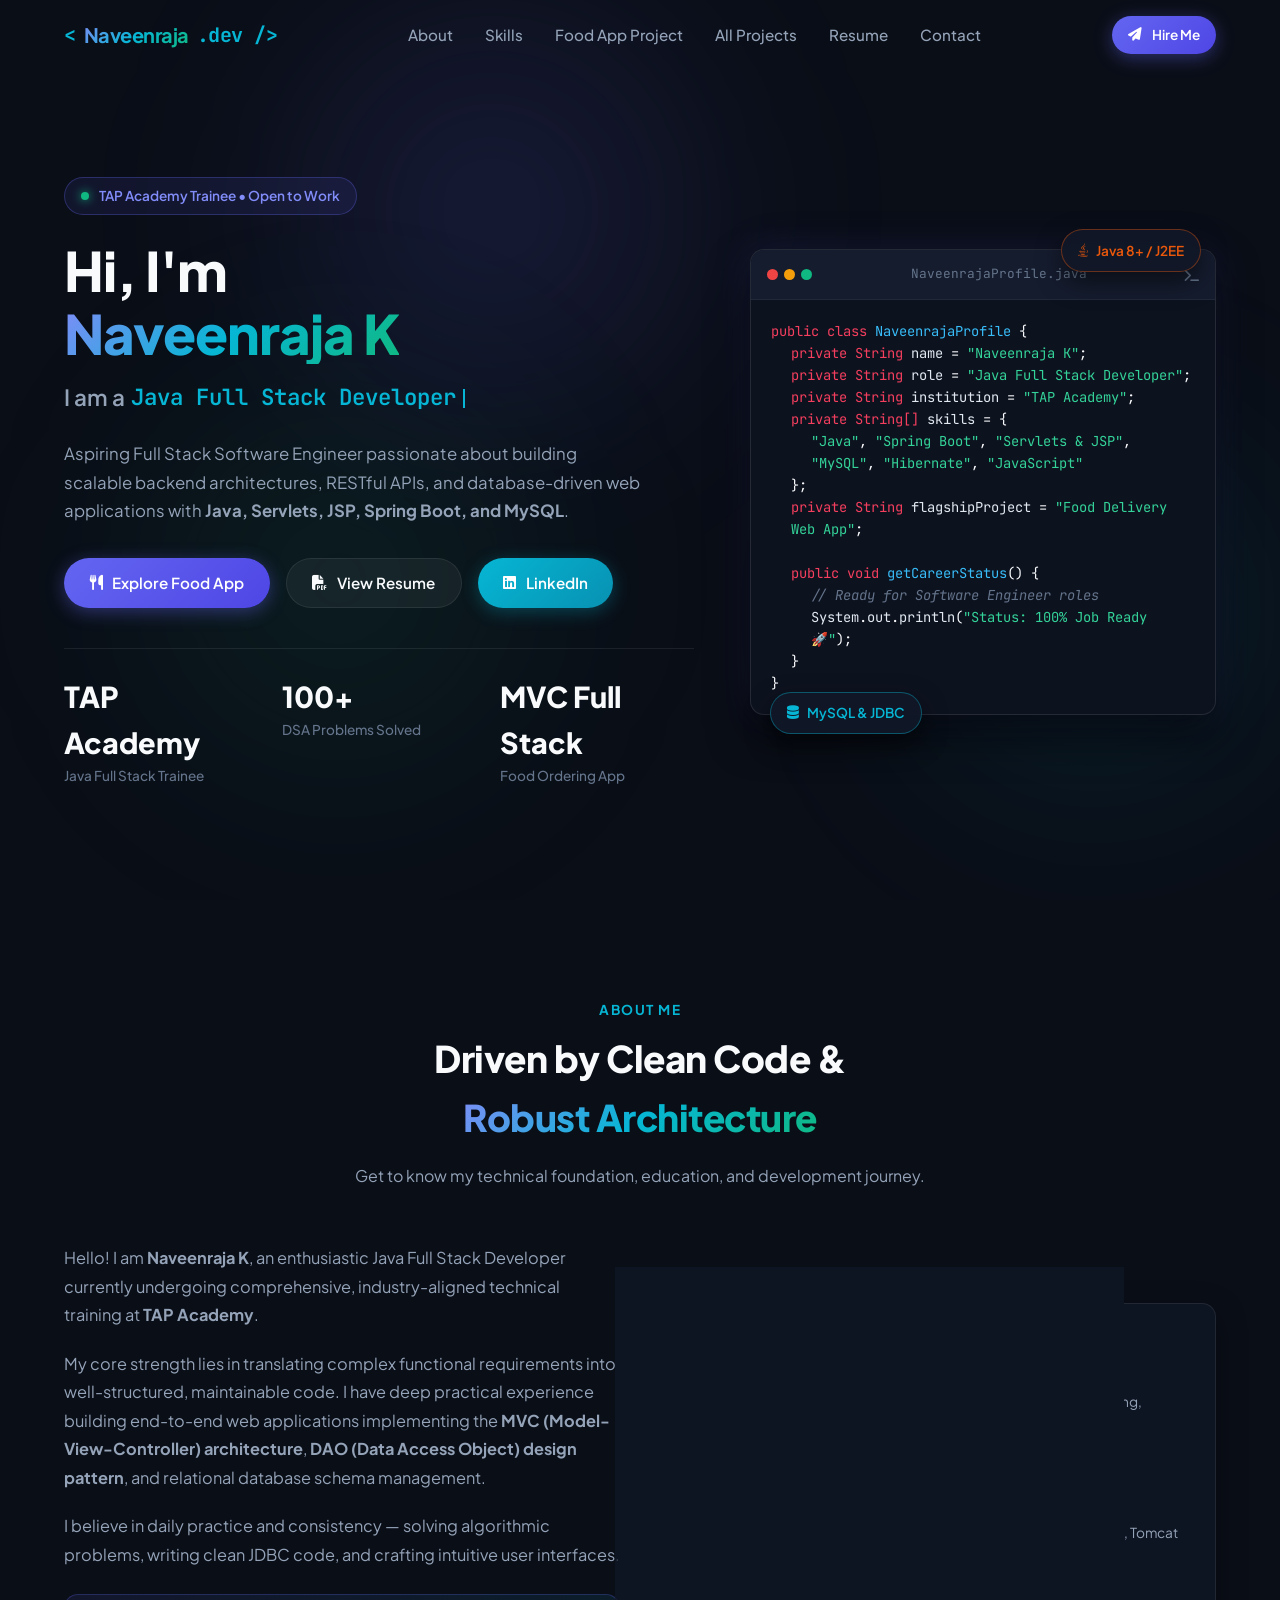
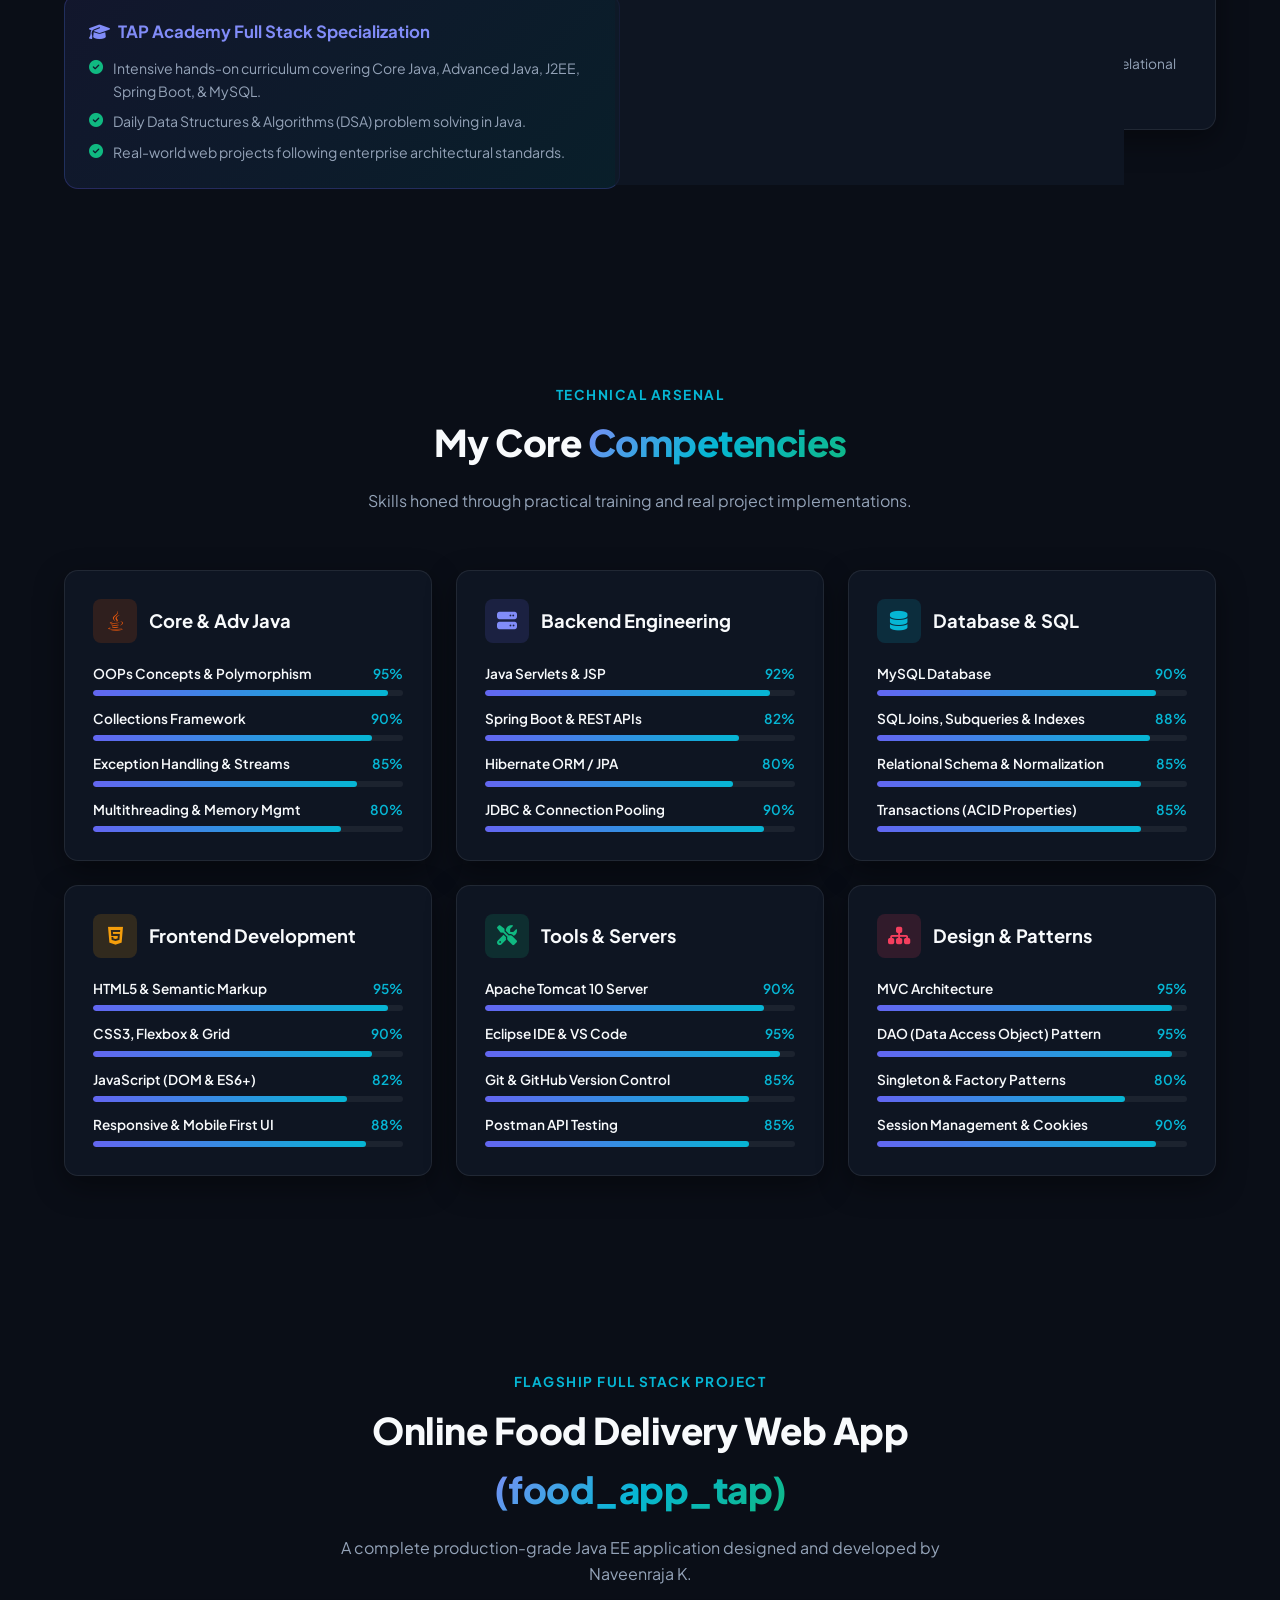
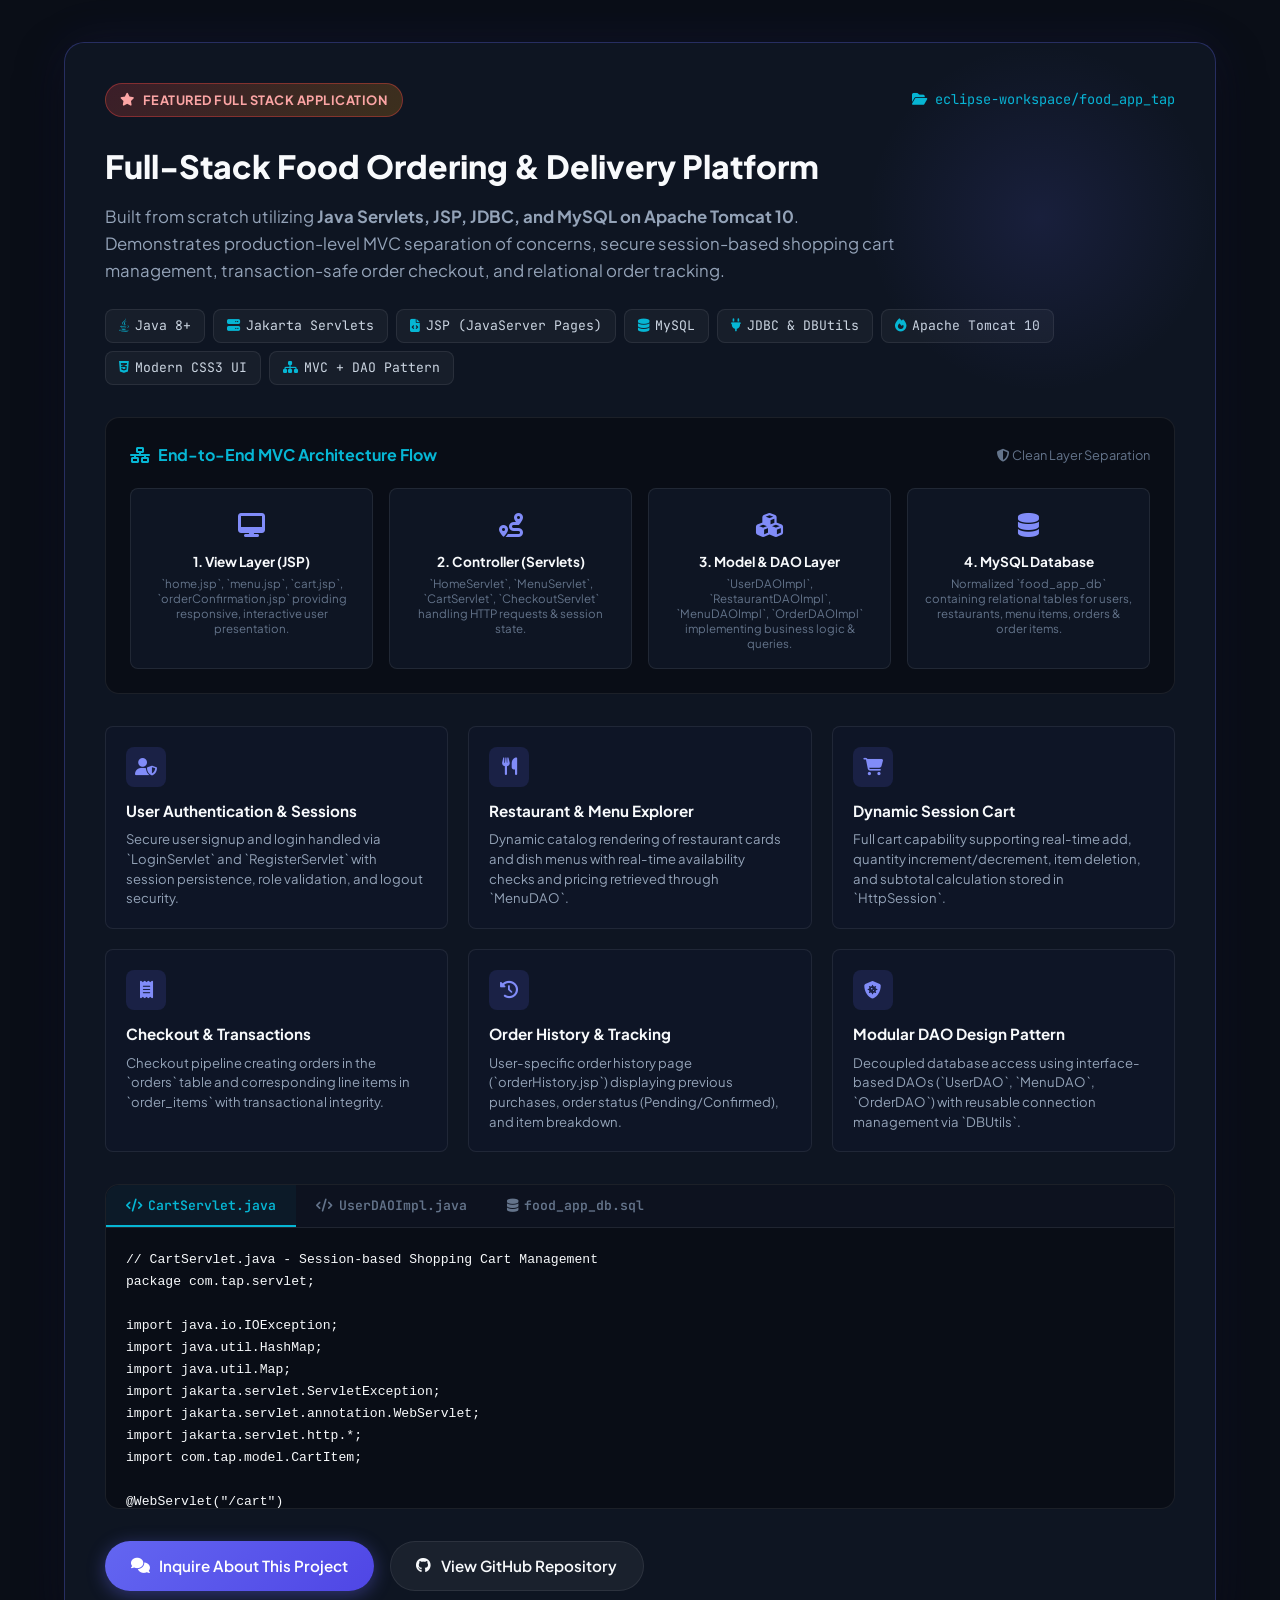
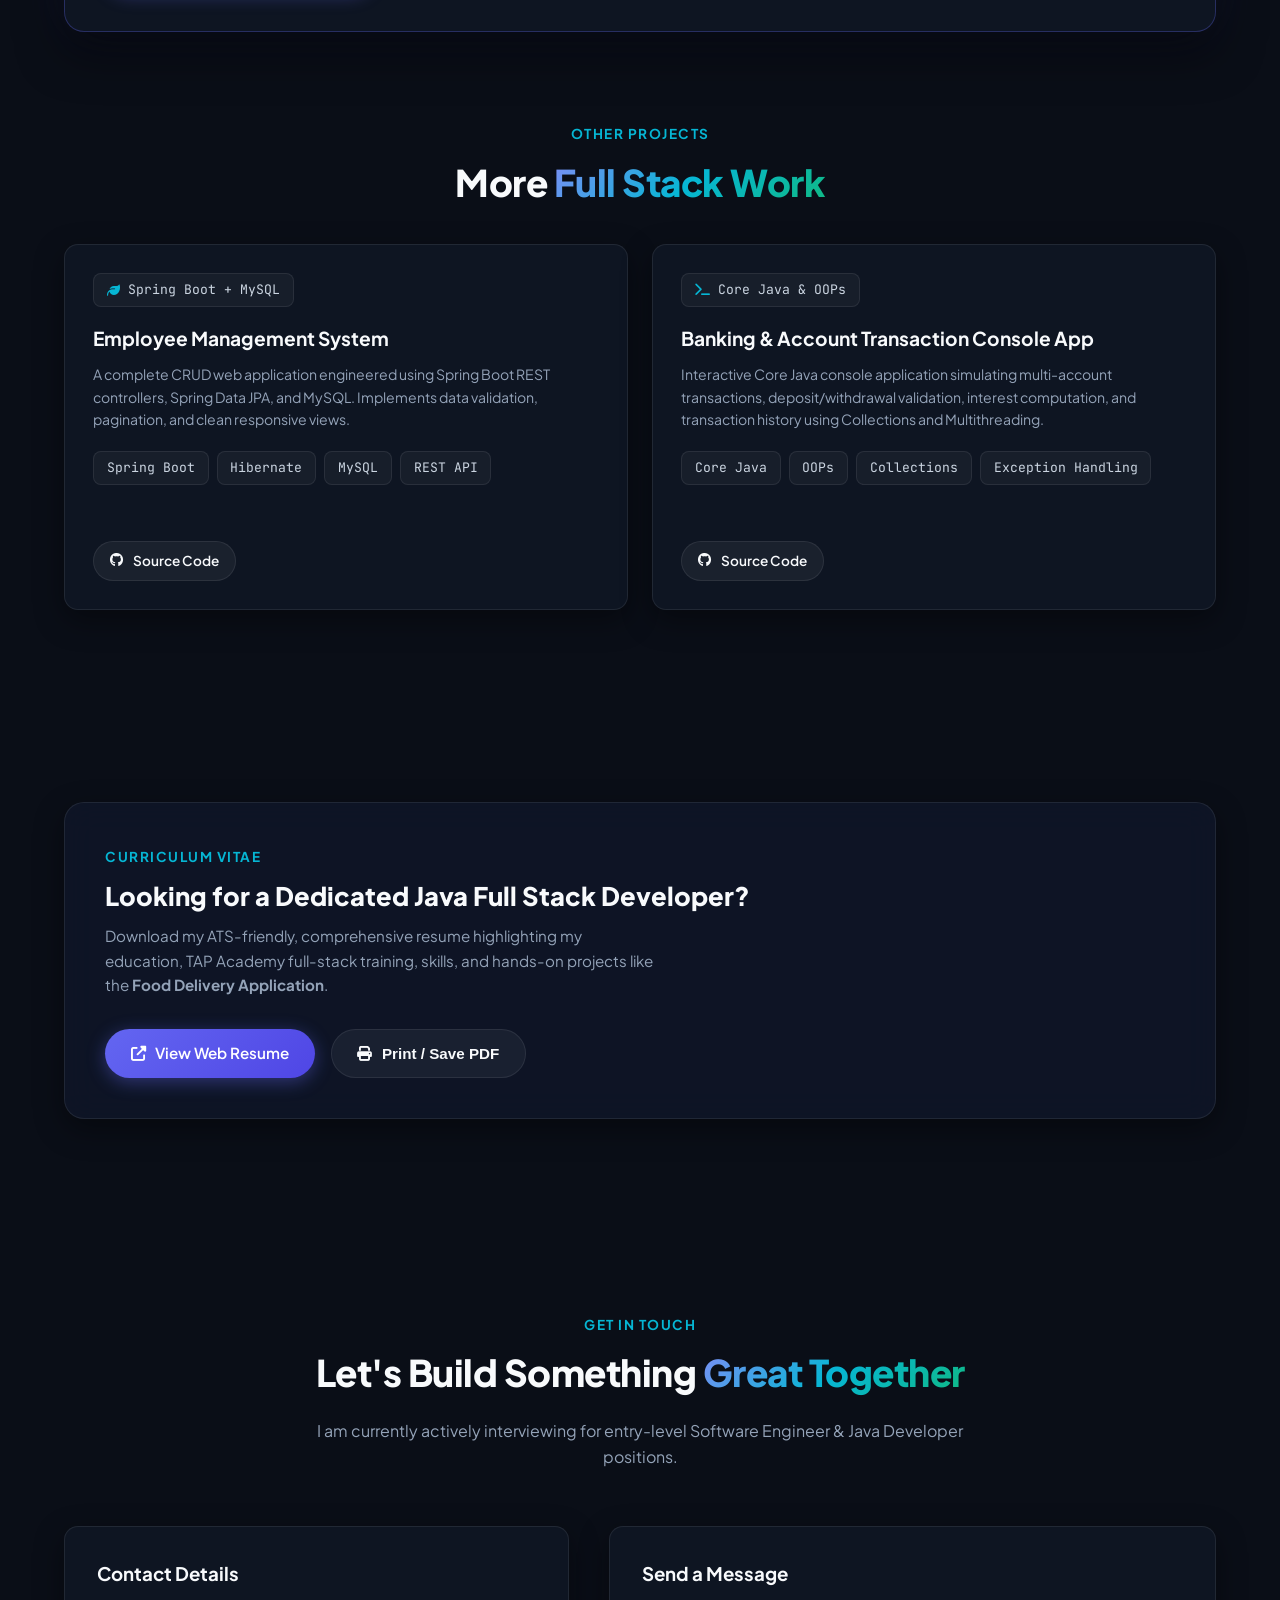
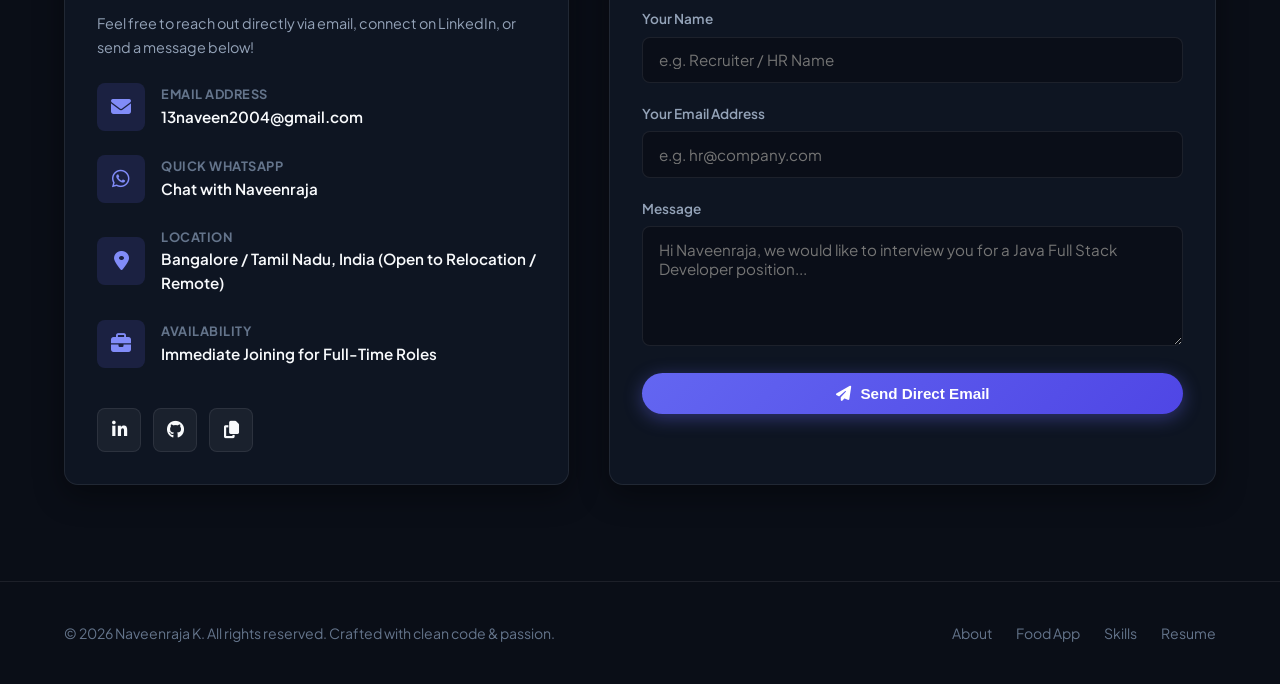
==== index.html @ 99e7d0f1 "Initial commit: Naveenraja K Portfolio" ====
<!DOCTYPE html>
<html lang="en">
<head>
  <meta charset="UTF-8">
  <meta name="viewport" content="width=device-width, initial-scale=1.0">
  <title>Naveenraja K | Java Full Stack Developer Portfolio</title>
  <meta name="description" content="Portfolio of Naveenraja K - Java Full Stack Developer, TAP Academy Trainee. Specializing in Core Java, Spring Boot, Servlets, JSP, and MySQL. Featured Project: Food Delivery Application.">
  <link rel="preconnect" href="https://fonts.googleapis.com">
  <link rel="preconnect" href="https://fonts.gstatic.com" crossorigin>
  <link href="https://fonts.googleapis.com/css2?family=JetBrains+Mono:wght@400;500;600;700&family=Plus+Jakarta+Sans:wght@300;400;500;600;700;800&display=swap" rel="stylesheet">
  <link rel="stylesheet" href="https://cdnjs.cloudflare.com/ajax/libs/font-awesome/6.4.0/css/all.min.css">
  <link rel="stylesheet" href="style.css">
</head>
<body>

  <!-- Background Glow Orbs -->
  <div class="ambient-glow">
    <div class="glow-orb-1"></div>
    <div class="glow-orb-2"></div>
    <div class="glow-orb-3"></div>
  </div>

  <!-- Navigation Bar -->
  <nav class="navbar">
    <div class="container nav-container">
      <a href="#" class="brand-logo">
        <span class="brand-tag">&lt;</span><span class="gradient-text">Naveenraja</span><span class="brand-tag">.dev /&gt;</span>
      </a>

      <ul class="nav-links" id="nav-links">
        <li><a href="#about">About</a></li>
        <li><a href="#skills">Skills</a></li>
        <li><a href="#food-app">Food App Project</a></li>
        <li><a href="#projects">All Projects</a></li>
        <li><a href="#resume">Resume</a></li>
        <li><a href="#contact">Contact</a></li>
      </ul>

      <div class="nav-actions">
        <a href="#contact" class="btn btn-primary btn-sm">
          <i class="fas fa-paper-plane"></i> Hire Me
        </a>
        <button class="mobile-toggle" id="mobile-toggle" aria-label="Toggle menu">
          <i class="fas fa-bars"></i>
        </button>
      </div>
    </div>
  </nav>

  <!-- Hero Section -->
  <header class="hero" id="home">
    <div class="container hero-grid">
      <div class="hero-content">
        <div class="hero-badge">
          <span class="pulse-dot"></span>
          <span>TAP Academy Trainee &bull; Open to Work</span>
        </div>

        <h1 class="hero-name">
          Hi, I'm <br>
          <span class="gradient-text">Naveenraja K</span>
        </h1>

        <div class="hero-typing-wrapper">
          <span>I am a</span>
          <span class="typing-text" id="typing-text">Java Full Stack Developer</span>
          <span class="cursor"></span>
        </div>

        <p class="hero-description">
          Aspiring Full Stack Software Engineer passionate about building scalable backend architectures, 
          RESTful APIs, and database-driven web applications with <strong>Java, Servlets, JSP, Spring Boot, and MySQL</strong>.
        </p>

        <div class="hero-cta-group">
          <a href="#food-app" class="btn btn-primary">
            <i class="fas fa-utensils"></i> Explore Food App
          </a>
          <a href="resume.html" target="_blank" class="btn btn-secondary">
            <i class="fas fa-file-pdf"></i> View Resume
          </a>
          <a href="https://linkedin.com" target="_blank" class="btn btn-accent">
            <i class="fab fa-linkedin"></i> LinkedIn
          </a>
        </div>

        <div class="hero-stats-row">
          <div class="stat-item">
            <h3>TAP Academy</h3>
            <p>Java Full Stack Trainee</p>
          </div>
          <div class="stat-item">
            <h3>100+</h3>
            <p>DSA Problems Solved</p>
          </div>
          <div class="stat-item">
            <h3>MVC Full Stack</h3>
            <p>Food Ordering App</p>
          </div>
        </div>
      </div>

      <!-- Hero Visual Terminal -->
      <div class="hero-visual">
        <div class="floating-badge floating-badge-1">
          <i class="fab fa-java"></i> Java 8+ / J2EE
        </div>

        <div class="terminal-card">
          <div class="terminal-header">
            <div class="terminal-dots">
              <span class="dot-red"></span>
              <span class="dot-yellow"></span>
              <span class="dot-green"></span>
            </div>
            <div class="terminal-title">NaveenrajaProfile.java</div>
            <div><i class="fas fa-terminal" style="color: #64748b; font-size: 0.8rem;"></i></div>
          </div>
          <div class="terminal-body">
            <p><span class="code-keyword">public class</span> <span class="code-class">NaveenrajaProfile</span> {</p>
            <p style="padding-left: 1.25rem;"><span class="code-keyword">private String</span> <span class="code-var">name</span> = <span class="code-str">"Naveenraja K"</span>;</p>
            <p style="padding-left: 1.25rem;"><span class="code-keyword">private String</span> <span class="code-var">role</span> = <span class="code-str">"Java Full Stack Developer"</span>;</p>
            <p style="padding-left: 1.25rem;"><span class="code-keyword">private String</span> <span class="code-var">institution</span> = <span class="code-str">"TAP Academy"</span>;</p>
            <p style="padding-left: 1.25rem;"><span class="code-keyword">private String[]</span> <span class="code-var">skills</span> = {</p>
            <p style="padding-left: 2.5rem;"><span class="code-str">"Java"</span>, <span class="code-str">"Spring Boot"</span>, <span class="code-str">"Servlets & JSP"</span>,</p>
            <p style="padding-left: 2.5rem;"><span class="code-str">"MySQL"</span>, <span class="code-str">"Hibernate"</span>, <span class="code-str">"JavaScript"</span></p>
            <p style="padding-left: 1.25rem;">};</p>
            <p style="padding-left: 1.25rem;"><span class="code-keyword">private String</span> <span class="code-var">flagshipProject</span> = <span class="code-str">"Food Delivery Web App"</span>;</p>
            <br>
            <p style="padding-left: 1.25rem;"><span class="code-keyword">public void</span> <span class="code-class">getCareerStatus</span>() {</p>
            <p style="padding-left: 2.5rem;"><span class="code-comment">// Ready for Software Engineer roles</span></p>
            <p style="padding-left: 2.5rem;"><span class="code-var">System</span>.<span class="code-var">out</span>.<span class="code-var">println</span>(<span class="code-str">"Status: 100% Job Ready 🚀"</span>);</p>
            <p style="padding-left: 1.25rem;">}</p>
            <p>}</p>
          </div>
        </div>

        <div class="floating-badge floating-badge-2">
          <i class="fas fa-database"></i> MySQL & JDBC
        </div>
      </div>
    </div>
  </header>

  <!-- About Section -->
  <section id="about" class="section">
    <div class="container">
      <div class="section-header">
        <span class="section-tag">About Me</span>
        <h2 class="section-title">Driven by Clean Code & <span class="gradient-text">Robust Architecture</span></h2>
        <p class="section-desc">Get to know my technical foundation, education, and development journey.</p>
      </div>

      <div class="about-grid">
        <div class="about-text">
          <p>
            Hello! I am <strong>Naveenraja K</strong>, an enthusiastic Java Full Stack Developer currently undergoing comprehensive, 
            industry-aligned technical training at <strong>TAP Academy</strong>.
          </p>
          <p>
            My core strength lies in translating complex functional requirements into well-structured, maintainable code. 
            I have deep practical experience building end-to-end web applications implementing the 
            <strong>MVC (Model-View-Controller) architecture</strong>, <strong>DAO (Data Access Object) design pattern</strong>, 
            and relational database schema management.
          </p>
          <p>
            I believe in daily practice and consistency — solving algorithmic problems, writing clean JDBC code, 
            and crafting intuitive user interfaces.
          </p>

          <div class="tap-academy-highlight">
            <h4><i class="fas fa-graduation-cap"></i> TAP Academy Full Stack Specialization</h4>
            <ul>
              <li><i class="fas fa-check-circle"></i> Intensive hands-on curriculum covering Core Java, Advanced Java, J2EE, Spring Boot, & MySQL.</li>
              <li><i class="fas fa-check-circle"></i> Daily Data Structures & Algorithms (DSA) problem solving in Java.</li>
              <li><i class="fas fa-check-circle"></i> Real-world web projects following enterprise architectural standards.</li>
            </ul>
          </div>
        </div>

        <!-- Timeline / Highlights -->
        <div class="glass-card timeline-card">
          <div class="timeline">
            <div class="timeline-item active">
              <div class="timeline-dot"></div>
              <div class="timeline-date">Current &bull; 2026</div>
              <h4 class="timeline-title">Java Full Stack Developer Trainee</h4>
              <p class="timeline-desc">TAP Academy — Mastering Core Java, Collections, Multithreading, Servlets, JSP, JDBC, Spring Boot, and MySQL.</p>
            </div>

            <div class="timeline-item">
              <div class="timeline-dot"></div>
              <div class="timeline-date">Flagship Milestone</div>
              <h4 class="timeline-title">Food Ordering Web App (`food_app_tap`)</h4>
              <p class="timeline-desc">Engineered full-scale food ordering platform with MVC pattern, Tomcat 10, Servlets, Cart Session tracking, and MySQL DB.</p>
            </div>

            <div class="timeline-item">
              <div class="timeline-dot"></div>
              <div class="timeline-date">Foundation</div>
              <h4 class="timeline-title">Computer Science & Application Fundamentals</h4>
              <p class="timeline-desc">Strong grounding in Object-Oriented Programming (OOPs), Relational Database Design, and Web Standard technologies.</p>
            </div>
          </div>
        </div>
      </div>
    </div>
  </section>

  <!-- Technical Skills Section -->
  <section id="skills" class="section">
    <div class="container">
      <div class="section-header">
        <span class="section-tag">Technical Arsenal</span>
        <h2 class="section-title">My Core <span class="gradient-text">Competencies</span></h2>
        <p class="section-desc">Skills honed through practical training and real project implementations.</p>
      </div>

      <div class="skills-categories-grid">
        <!-- Java & Core -->
        <div class="glass-card skill-category-card">
          <div class="skill-category-header">
            <div class="skill-cat-icon icon-java"><i class="fab fa-java"></i></div>
            <h3>Core & Adv Java</h3>
          </div>
          <div class="skill-badges-list">
            <div class="skill-item-bar">
              <div class="skill-item-info"><span>OOPs Concepts & Polymorphism</span><span>95%</span></div>
              <div class="progress-track"><div class="progress-fill" style="width: 95%;"></div></div>
            </div>
            <div class="skill-item-bar">
              <div class="skill-item-info"><span>Collections Framework</span><span>90%</span></div>
              <div class="progress-track"><div class="progress-fill" style="width: 90%;"></div></div>
            </div>
            <div class="skill-item-bar">
              <div class="skill-item-info"><span>Exception Handling & Streams</span><span>85%</span></div>
              <div class="progress-track"><div class="progress-fill" style="width: 85%;"></div></div>
            </div>
            <div class="skill-item-bar">
              <div class="skill-item-info"><span>Multithreading & Memory Mgmt</span><span>80%</span></div>
              <div class="progress-track"><div class="progress-fill" style="width: 80%;"></div></div>
            </div>
          </div>
        </div>

        <!-- Backend & Frameworks -->
        <div class="glass-card skill-category-card">
          <div class="skill-category-header">
            <div class="skill-cat-icon icon-backend"><i class="fas fa-server"></i></div>
            <h3>Backend Engineering</h3>
          </div>
          <div class="skill-badges-list">
            <div class="skill-item-bar">
              <div class="skill-item-info"><span>Java Servlets & JSP</span><span>92%</span></div>
              <div class="progress-track"><div class="progress-fill" style="width: 92%;"></div></div>
            </div>
            <div class="skill-item-bar">
              <div class="skill-item-info"><span>Spring Boot & REST APIs</span><span>82%</span></div>
              <div class="progress-track"><div class="progress-fill" style="width: 82%;"></div></div>
            </div>
            <div class="skill-item-bar">
              <div class="skill-item-info"><span>Hibernate ORM / JPA</span><span>80%</span></div>
              <div class="progress-track"><div class="progress-fill" style="width: 80%;"></div></div>
            </div>
            <div class="skill-item-bar">
              <div class="skill-item-info"><span>JDBC & Connection Pooling</span><span>90%</span></div>
              <div class="progress-track"><div class="progress-fill" style="width: 90%;"></div></div>
            </div>
          </div>
        </div>

        <!-- Database & Storage -->
        <div class="glass-card skill-category-card">
          <div class="skill-category-header">
            <div class="skill-cat-icon icon-db"><i class="fas fa-database"></i></div>
            <h3>Database & SQL</h3>
          </div>
          <div class="skill-badges-list">
            <div class="skill-item-bar">
              <div class="skill-item-info"><span>MySQL Database</span><span>90%</span></div>
              <div class="progress-track"><div class="progress-fill" style="width: 90%;"></div></div>
            </div>
            <div class="skill-item-bar">
              <div class="skill-item-info"><span>SQL Joins, Subqueries & Indexes</span><span>88%</span></div>
              <div class="progress-track"><div class="progress-fill" style="width: 88%;"></div></div>
            </div>
            <div class="skill-item-bar">
              <div class="skill-item-info"><span>Relational Schema & Normalization</span><span>85%</span></div>
              <div class="progress-track"><div class="progress-fill" style="width: 85%;"></div></div>
            </div>
            <div class="skill-item-bar">
              <div class="skill-item-info"><span>Transactions (ACID Properties)</span><span>85%</span></div>
              <div class="progress-track"><div class="progress-fill" style="width: 85%;"></div></div>
            </div>
          </div>
        </div>

        <!-- Frontend Web -->
        <div class="glass-card skill-category-card">
          <div class="skill-category-header">
            <div class="skill-cat-icon icon-frontend"><i class="fab fa-html5"></i></div>
            <h3>Frontend Development</h3>
          </div>
          <div class="skill-badges-list">
            <div class="skill-item-bar">
              <div class="skill-item-info"><span>HTML5 & Semantic Markup</span><span>95%</span></div>
              <div class="progress-track"><div class="progress-fill" style="width: 95%;"></div></div>
            </div>
            <div class="skill-item-bar">
              <div class="skill-item-info"><span>CSS3, Flexbox & Grid</span><span>90%</span></div>
              <div class="progress-track"><div class="progress-fill" style="width: 90%;"></div></div>
            </div>
            <div class="skill-item-bar">
              <div class="skill-item-info"><span>JavaScript (DOM & ES6+)</span><span>82%</span></div>
              <div class="progress-track"><div class="progress-fill" style="width: 82%;"></div></div>
            </div>
            <div class="skill-item-bar">
              <div class="skill-item-info"><span>Responsive & Mobile First UI</span><span>88%</span></div>
              <div class="progress-track"><div class="progress-fill" style="width: 88%;"></div></div>
            </div>
          </div>
        </div>

        <!-- Tools & Deployment -->
        <div class="glass-card skill-category-card">
          <div class="skill-category-header">
            <div class="skill-cat-icon icon-tools"><i class="fas fa-tools"></i></div>
            <h3>Tools & Servers</h3>
          </div>
          <div class="skill-badges-list">
            <div class="skill-item-bar">
              <div class="skill-item-info"><span>Apache Tomcat 10 Server</span><span>90%</span></div>
              <div class="progress-track"><div class="progress-fill" style="width: 90%;"></div></div>
            </div>
            <div class="skill-item-bar">
              <div class="skill-item-info"><span>Eclipse IDE & VS Code</span><span>95%</span></div>
              <div class="progress-track"><div class="progress-fill" style="width: 95%;"></div></div>
            </div>
            <div class="skill-item-bar">
              <div class="skill-item-info"><span>Git & GitHub Version Control</span><span>85%</span></div>
              <div class="progress-track"><div class="progress-fill" style="width: 85%;"></div></div>
            </div>
            <div class="skill-item-bar">
              <div class="skill-item-info"><span>Postman API Testing</span><span>85%</span></div>
              <div class="progress-track"><div class="progress-fill" style="width: 85%;"></div></div>
            </div>
          </div>
        </div>

        <!-- Architecture & Patterns -->
        <div class="glass-card skill-category-card">
          <div class="skill-category-header">
            <div class="skill-cat-icon icon-arch"><i class="fas fa-sitemap"></i></div>
            <h3>Design & Patterns</h3>
          </div>
          <div class="skill-badges-list">
            <div class="skill-item-bar">
              <div class="skill-item-info"><span>MVC Architecture</span><span>95%</span></div>
              <div class="progress-track"><div class="progress-fill" style="width: 95%;"></div></div>
            </div>
            <div class="skill-item-bar">
              <div class="skill-item-info"><span>DAO (Data Access Object) Pattern</span><span>95%</span></div>
              <div class="progress-track"><div class="progress-fill" style="width: 95%;"></div></div>
            </div>
            <div class="skill-item-bar">
              <div class="skill-item-info"><span>Singleton & Factory Patterns</span><span>80%</span></div>
              <div class="progress-track"><div class="progress-fill" style="width: 80%;"></div></div>
            </div>
            <div class="skill-item-bar">
              <div class="skill-item-info"><span>Session Management & Cookies</span><span>90%</span></div>
              <div class="progress-track"><div class="progress-fill" style="width: 90%;"></div></div>
            </div>
          </div>
        </div>
      </div>
    </div>
  </section>

  <!-- Featured Project Deep Dive: Food App -->
  <section id="food-app" class="section">
    <div class="container">
      <div class="section-header">
        <span class="section-tag">Flagship Full Stack Project</span>
        <h2 class="section-title">Online Food Delivery Web App <span class="gradient-text">(food_app_tap)</span></h2>
        <p class="section-desc">A complete production-grade Java EE application designed and developed by Naveenraja K.</p>
      </div>

      <div class="glass-card project-hero-card">
        <div class="project-header-top">
          <div class="project-badge-featured">
            <i class="fas fa-star"></i> Featured Full Stack Application
          </div>
          <div style="color: var(--secondary); font-family: var(--font-code); font-size: 0.85rem;">
            <i class="fas fa-folder-open"></i> eclipse-workspace/food_app_tap
          </div>
        </div>

        <h3 class="project-title-large">Full-Stack Food Ordering & Delivery Platform</h3>
        <p class="project-tagline">
          Built from scratch utilizing <strong>Java Servlets, JSP, JDBC, and MySQL on Apache Tomcat 10</strong>.
          Demonstrates production-level MVC separation of concerns, secure session-based shopping cart management,
          transaction-safe order checkout, and relational order tracking.
        </p>

        <!-- Tech Pills -->
        <div class="tech-pills">
          <span class="tech-pill"><i class="fab fa-java"></i> Java 8+</span>
          <span class="tech-pill"><i class="fas fa-server"></i> Jakarta Servlets</span>
          <span class="tech-pill"><i class="fas fa-file-code"></i> JSP (JavaServer Pages)</span>
          <span class="tech-pill"><i class="fas fa-database"></i> MySQL</span>
          <span class="tech-pill"><i class="fas fa-plug"></i> JDBC & DBUtils</span>
          <span class="tech-pill"><i class="fas fa-fire"></i> Apache Tomcat 10</span>
          <span class="tech-pill"><i class="fab fa-css3-alt"></i> Modern CSS3 UI</span>
          <span class="tech-pill"><i class="fas fa-sitemap"></i> MVC + DAO Pattern</span>
        </div>

        <!-- Architecture Flow Diagram -->
        <div class="architecture-box">
          <div class="arch-header">
            <h4><i class="fas fa-network-wired"></i> End-to-End MVC Architecture Flow</h4>
            <span style="font-size: 0.8rem; color: var(--text-subtle);"><i class="fas fa-shield-alt"></i> Clean Layer Separation</span>
          </div>

          <div class="mvc-flow-grid">
            <div class="mvc-step">
              <div class="mvc-icon"><i class="fas fa-desktop"></i></div>
              <div class="mvc-title">1. View Layer (JSP)</div>
              <div class="mvc-desc">`home.jsp`, `menu.jsp`, `cart.jsp`, `orderConfirmation.jsp` providing responsive, interactive user presentation.</div>
            </div>

            <div class="mvc-step">
              <div class="mvc-icon"><i class="fas fa-route"></i></div>
              <div class="mvc-title">2. Controller (Servlets)</div>
              <div class="mvc-desc">`HomeServlet`, `MenuServlet`, `CartServlet`, `CheckoutServlet` handling HTTP requests & session state.</div>
            </div>

            <div class="mvc-step">
              <div class="mvc-icon"><i class="fas fa-cubes"></i></div>
              <div class="mvc-title">3. Model & DAO Layer</div>
              <div class="mvc-desc">`UserDAOImpl`, `RestaurantDAOImpl`, `MenuDAOImpl`, `OrderDAOImpl` implementing business logic & queries.</div>
            </div>

            <div class="mvc-step">
              <div class="mvc-icon"><i class="fas fa-database"></i></div>
              <div class="mvc-title">4. MySQL Database</div>
              <div class="mvc-desc">Normalized `food_app_db` containing relational tables for users, restaurants, menu items, orders & order items.</div>
            </div>
          </div>
        </div>

        <!-- Detailed Feature Breakdown -->
        <div class="features-grid">
          <div class="feature-box">
            <div class="feature-icon-wrapper"><i class="fas fa-user-shield"></i></div>
            <h4>User Authentication & Sessions</h4>
            <p>Secure user signup and login handled via `LoginServlet` and `RegisterServlet` with session persistence, role validation, and logout security.</p>
          </div>

          <div class="feature-box">
            <div class="feature-icon-wrapper"><i class="fas fa-utensils"></i></div>
            <h4>Restaurant & Menu Explorer</h4>
            <p>Dynamic catalog rendering of restaurant cards and dish menus with real-time availability checks and pricing retrieved through `MenuDAO`.</p>
          </div>

          <div class="feature-box">
            <div class="feature-icon-wrapper"><i class="fas fa-shopping-cart"></i></div>
            <h4>Dynamic Session Cart</h4>
            <p>Full cart capability supporting real-time add, quantity increment/decrement, item deletion, and subtotal calculation stored in `HttpSession`.</p>
          </div>

          <div class="feature-box">
            <div class="feature-icon-wrapper"><i class="fas fa-receipt"></i></div>
            <h4>Checkout & Transactions</h4>
            <p>Checkout pipeline creating orders in the `orders` table and corresponding line items in `order_items` with transactional integrity.</p>
          </div>

          <div class="feature-box">
            <div class="feature-icon-wrapper"><i class="fas fa-history"></i></div>
            <h4>Order History & Tracking</h4>
            <p>User-specific order history page (`orderHistory.jsp`) displaying previous purchases, order status (Pending/Confirmed), and item breakdown.</p>
          </div>

          <div class="feature-box">
            <div class="feature-icon-wrapper"><i class="fas fa-shield-virus"></i></div>
            <h4>Modular DAO Design Pattern</h4>
            <p>Decoupled database access using interface-based DAOs (`UserDAO`, `MenuDAO`, `OrderDAO`) with reusable connection management via `DBUtils`.</p>
          </div>
        </div>

        <!-- Interactive Code Snippets Inspector -->
        <div class="code-preview-card">
          <div class="code-tabs">
            <button class="code-tab-btn active" data-tab="cart">
              <i class="fas fa-code"></i> CartServlet.java
            </button>
            <button class="code-tab-btn" data-tab="dao">
              <i class="fas fa-code"></i> UserDAOImpl.java
            </button>
            <button class="code-tab-btn" data-tab="sql">
              <i class="fas fa-database"></i> food_app_db.sql
            </button>
          </div>
          <pre class="code-snippet-box"><code id="code-display">// CartServlet.java - Session-based Shopping Cart Management
package com.tap.servlet;

import java.io.IOException;
import java.util.HashMap;
import java.util.Map;
import jakarta.servlet.ServletException;
import jakarta.servlet.annotation.WebServlet;
import jakarta.servlet.http.*;
import com.tap.model.CartItem;

@WebServlet("/cart")
public class CartServlet extends HttpServlet {
    @Override
    protected void doPost(HttpServletRequest request, HttpServletResponse response) 
            throws ServletException, IOException {
        HttpSession session = request.getSession();
        Map<Integer, CartItem> cart = (Map<Integer, CartItem>) session.getAttribute("cart");
        if (cart == null) {
            cart = new HashMap<>();
            session.setAttribute("cart", cart);
        }

        String action = request.getParameter("action");
        int itemId = Integer.parseInt(request.getParameter("itemId"));

        if ("add".equals(action)) {
            String name = request.getParameter("name");
            double price = Double.parseDouble(request.getParameter("price"));
            cart.compute(itemId, (k, v) -> v == null ? 
                new CartItem(itemId, name, price, 1) : 
                new CartItem(itemId, name, price, v.getQuantity() + 1));
        } else if ("remove".equals(action)) {
            cart.remove(itemId);
        }

        response.sendRedirect("cart.jsp");
    }
}</code></pre>
        </div>

        <div style="display: flex; gap: 1rem; flex-wrap: wrap;">
          <a href="#contact" class="btn btn-primary">
            <i class="fas fa-comments"></i> Inquire About This Project
          </a>
          <a href="https://github.com" target="_blank" class="btn btn-secondary">
            <i class="fab fa-github"></i> View GitHub Repository
          </a>
        </div>
      </div>

      <!-- Additional Projects -->
      <div id="projects" style="padding-top: 2rem;">
        <div class="section-header" style="margin-bottom: 2rem;">
          <span class="section-tag">Other Projects</span>
          <h2 class="section-title">More <span class="gradient-text">Full Stack Work</span></h2>
        </div>

        <div class="other-projects-grid">
          <!-- Project 2 -->
          <div class="glass-card mini-project-card">
            <div class="mini-project-top">
              <span class="tech-pill" style="margin-bottom: 1rem; display: inline-block;">
                <i class="fas fa-leaf"></i> Spring Boot + MySQL
              </span>
              <h3>Employee Management System</h3>
              <p>
                A complete CRUD web application engineered using Spring Boot REST controllers, Spring Data JPA, 
                and MySQL. Implements data validation, pagination, and clean responsive views.
              </p>
              <div class="tech-pills">
                <span class="tech-pill">Spring Boot</span>
                <span class="tech-pill">Hibernate</span>
                <span class="tech-pill">MySQL</span>
                <span class="tech-pill">REST API</span>
              </div>
            </div>
            <div style="margin-top: 1.5rem; display: flex; gap: 0.75rem;">
              <a href="https://github.com" target="_blank" class="btn btn-secondary btn-sm">
                <i class="fab fa-github"></i> Source Code
              </a>
            </div>
          </div>

          <!-- Project 3 -->
          <div class="glass-card mini-project-card">
            <div class="mini-project-top">
              <span class="tech-pill" style="margin-bottom: 1rem; display: inline-block;">
                <i class="fas fa-terminal"></i> Core Java & OOPs
              </span>
              <h3>Banking & Account Transaction Console App</h3>
              <p>
                Interactive Core Java console application simulating multi-account transactions, deposit/withdrawal 
                validation, interest computation, and transaction history using Collections and Multithreading.
              </p>
              <div class="tech-pills">
                <span class="tech-pill">Core Java</span>
                <span class="tech-pill">OOPs</span>
                <span class="tech-pill">Collections</span>
                <span class="tech-pill">Exception Handling</span>
              </div>
            </div>
            <div style="margin-top: 1.5rem; display: flex; gap: 0.75rem;">
              <a href="https://github.com" target="_blank" class="btn btn-secondary btn-sm">
                <i class="fab fa-github"></i> Source Code
              </a>
            </div>
          </div>
        </div>
      </div>
    </div>
  </section>

  <!-- Interactive Resume Section -->
  <section id="resume" class="section">
    <div class="container">
      <div class="resume-preview-box glass-card">
        <div class="resume-info">
          <span class="section-tag">Curriculum Vitae</span>
          <h3>Looking for a Dedicated Java Full Stack Developer?</h3>
          <p>
            Download my ATS-friendly, comprehensive resume highlighting my education, TAP Academy full-stack training, 
            skills, and hands-on projects like the <strong>Food Delivery Application</strong>.
          </p>
        </div>
        <div class="resume-actions">
          <a href="resume.html" target="_blank" class="btn btn-primary">
            <i class="fas fa-external-link-alt"></i> View Web Resume
          </a>
          <button onclick="window.print()" class="btn btn-secondary">
            <i class="fas fa-print"></i> Print / Save PDF
          </button>
        </div>
      </div>
    </div>
  </section>

  <!-- Contact Section -->
  <section id="contact" class="section">
    <div class="container">
      <div class="section-header">
        <span class="section-tag">Get In Touch</span>
        <h2 class="section-title">Let's Build Something <span class="gradient-text">Great Together</span></h2>
        <p class="section-desc">I am currently actively interviewing for entry-level Software Engineer & Java Developer positions.</p>
      </div>

      <div class="contact-grid">
        <!-- Contact Info Cards -->
        <div class="glass-card contact-card-info">
          <h3>Contact Details</h3>
          <p style="color: var(--text-muted); font-size: 0.9rem;">
            Feel free to reach out directly via email, connect on LinkedIn, or send a message below!
          </p>

          <div class="contact-item">
            <div class="contact-icon"><i class="fas fa-envelope"></i></div>
            <div class="contact-details">
              <h5>Email Address</h5>
              <a href="mailto:13naveen2004@gmail.com">13naveen2004@gmail.com</a>
            </div>
          </div>

          <div class="contact-item">
            <div class="contact-icon"><i class="fab fa-whatsapp"></i></div>
            <div class="contact-details">
              <h5>Quick WhatsApp</h5>
              <a href="https://wa.me/91XXXXXXXXXX" target="_blank">Chat with Naveenraja</a>
            </div>
          </div>

          <div class="contact-item">
            <div class="contact-icon"><i class="fas fa-map-marker-alt"></i></div>
            <div class="contact-details">
              <h5>Location</h5>
              <p>Bangalore / Tamil Nadu, India (Open to Relocation / Remote)</p>
            </div>
          </div>

          <div class="contact-item">
            <div class="contact-icon"><i class="fas fa-briefcase"></i></div>
            <div class="contact-details">
              <h5>Availability</h5>
              <p>Immediate Joining for Full-Time Roles</p>
            </div>
          </div>

          <div class="social-links-row">
            <a href="https://linkedin.com" target="_blank" class="social-btn" title="LinkedIn"><i class="fab fa-linkedin-in"></i></a>
            <a href="https://github.com" target="_blank" class="social-btn" title="GitHub"><i class="fab fa-github"></i></a>
            <button onclick="copyEmail()" class="social-btn" title="Copy Email" style="cursor: pointer;"><i class="fas fa-copy"></i></button>
          </div>
        </div>

        <!-- Contact Form -->
        <div class="glass-card contact-form-card">
          <h3 style="margin-bottom: 1.25rem;">Send a Message</h3>
          <form id="contact-form">
            <div class="form-group">
              <label for="name">Your Name</label>
              <input type="text" id="name" class="form-control" placeholder="e.g. Recruiter / HR Name" required>
            </div>
            <div class="form-group">
              <label for="email">Your Email Address</label>
              <input type="email" id="email" class="form-control" placeholder="e.g. hr@company.com" required>
            </div>
            <div class="form-group">
              <label for="message">Message</label>
              <textarea id="message" class="form-control" placeholder="Hi Naveenraja, we would like to interview you for a Java Full Stack Developer position..." required></textarea>
            </div>
            <button type="submit" class="btn btn-primary" style="width: 100%;">
              <i class="fas fa-paper-plane"></i> Send Direct Email
            </button>
          </form>
        </div>
      </div>
    </div>
  </section>

  <!-- Footer -->
  <footer class="footer">
    <div class="container footer-content">
      <p>&copy; 2026 Naveenraja K. All rights reserved. Crafted with clean code & passion.</p>
      <div style="display: flex; gap: 1.5rem; font-size: 0.88rem;">
        <a href="#about" style="color: var(--text-subtle); text-decoration: none;">About</a>
        <a href="#food-app" style="color: var(--text-subtle); text-decoration: none;">Food App</a>
        <a href="#skills" style="color: var(--text-subtle); text-decoration: none;">Skills</a>
        <a href="resume.html" target="_blank" style="color: var(--text-subtle); text-decoration: none;">Resume</a>
      </div>
    </div>
  </footer>

  <script src="script.js"></script>
</body>
</html>
---- style.css ----
/* ===================================================================
   Naveenraja K - Java Full Stack Developer Portfolio
   Modern Cyber/Dark UI Theme with Glassmorphism & Neon Glow Accents
   =================================================================== */

:root {
  --bg-primary: #0a0e17;
  --bg-secondary: #0f172a;
  --bg-card: rgba(17, 24, 39, 0.75);
  --bg-card-hover: rgba(30, 41, 59, 0.85);
  --border-color: rgba(255, 255, 255, 0.08);
  --border-glow: rgba(99, 102, 241, 0.3);
  
  --primary: #6366f1;
  --primary-light: #818cf8;
  --primary-glow: rgba(99, 102, 241, 0.4);
  --secondary: #06b6d4;
  --secondary-glow: rgba(6, 182, 212, 0.3);
  --accent: #10b981;
  --amber: #f59e0b;
  --rose: #f43f5e;

  --text-main: #f8fafc;
  --text-muted: #94a3b8;
  --text-subtle: #64748b;

  --font-main: 'Plus Jakarta Sans', -apple-system, BlinkMacSystemFont, sans-serif;
  --font-code: 'JetBrains Mono', monospace;

  --transition: all 0.3s cubic-bezier(0.16, 1, 0.3, 1);
  --radius-sm: 8px;
  --radius-md: 14px;
  --radius-lg: 20px;
  --radius-full: 9999px;
}

*, *::before, *::after {
  box-sizing: border-box;
  margin: 0;
  padding: 0;
}

html {
  scroll-behavior: smooth;
  font-size: 16px;
}

body {
  font-family: var(--font-main);
  background-color: var(--bg-primary);
  color: var(--text-main);
  line-height: 1.6;
  overflow-x: hidden;
  position: relative;
  min-height: 100vh;
}

/* Background Ambient Lighting */
.ambient-glow {
  position: fixed;
  top: 0;
  left: 0;
  width: 100vw;
  height: 100vh;
  pointer-events: none;
  z-index: 0;
  overflow: hidden;
}

.glow-orb-1 {
  position: absolute;
  top: -10%;
  left: 15%;
  width: 600px;
  height: 600px;
  background: radial-gradient(circle, rgba(99, 102, 241, 0.18) 0%, transparent 70%);
  filter: blur(80px);
  border-radius: 50%;
  animation: floatOrb 18s ease-in-out infinite alternate;
}

.glow-orb-2 {
  position: absolute;
  top: 40%;
  right: -5%;
  width: 500px;
  height: 500px;
  background: radial-gradient(circle, rgba(6, 182, 212, 0.15) 0%, transparent 70%);
  filter: blur(90px);
  border-radius: 50%;
  animation: floatOrb 22s ease-in-out infinite alternate-reverse;
}

.glow-orb-3 {
  position: absolute;
  bottom: 5%;
  left: 5%;
  width: 550px;
  height: 550px;
  background: radial-gradient(circle, rgba(16, 185, 129, 0.12) 0%, transparent 70%);
  filter: blur(90px);
  border-radius: 50%;
}

@keyframes floatOrb {
  0% { transform: translateY(0) scale(1); }
  50% { transform: translateY(40px) scale(1.08); }
  100% { transform: translateY(-30px) scale(0.95); }
}

/* Global Container */
.container {
  max-width: 1200px;
  margin: 0 auto;
  padding: 0 1.5rem;
  position: relative;
  z-index: 1;
}

/* Typography Helpers */
.gradient-text {
  background: linear-gradient(135deg, #818cf8 0%, #06b6d4 50%, #10b981 100%);
  -webkit-background-clip: text;
  -webkit-text-fill-color: transparent;
  display: inline-block;
}

.gradient-text-alt {
  background: linear-gradient(135deg, #f59e0b 0%, #f43f5e 100%);
  -webkit-background-clip: text;
  -webkit-text-fill-color: transparent;
  display: inline-block;
}

/* Glass Card Common */
.glass-card {
  background: var(--bg-card);
  backdrop-filter: blur(16px);
  -webkit-backdrop-filter: blur(16px);
  border: 1px solid var(--border-color);
  border-radius: var(--radius-md);
  box-shadow: 0 10px 30px rgba(0, 0, 0, 0.4);
  transition: var(--transition);
}

.glass-card:hover {
  border-color: var(--border-glow);
  box-shadow: 0 15px 35px rgba(99, 102, 241, 0.15);
  transform: translateY(-3px);
}

/* Buttons */
.btn {
  display: inline-flex;
  align-items: center;
  justify-content: center;
  gap: 0.6rem;
  padding: 0.75rem 1.6rem;
  font-size: 0.95rem;
  font-weight: 600;
  border-radius: var(--radius-full);
  text-decoration: none;
  cursor: pointer;
  transition: var(--transition);
  border: none;
}

.btn-primary {
  background: linear-gradient(135deg, var(--primary) 0%, #4f46e5 100%);
  color: #fff;
  box-shadow: 0 4px 18px var(--primary-glow);
}

.btn-primary:hover {
  background: linear-gradient(135deg, var(--primary-light) 0%, var(--primary) 100%);
  box-shadow: 0 6px 24px rgba(99, 102, 241, 0.6);
  transform: translateY(-2px);
}

.btn-secondary {
  background: rgba(255, 255, 255, 0.05);
  color: var(--text-main);
  border: 1px solid var(--border-color);
}

.btn-secondary:hover {
  background: rgba(255, 255, 255, 0.1);
  border-color: rgba(255, 255, 255, 0.2);
  transform: translateY(-2px);
}

.btn-accent {
  background: linear-gradient(135deg, var(--secondary) 0%, #0891b2 100%);
  color: #fff;
  box-shadow: 0 4px 18px var(--secondary-glow);
}

.btn-accent:hover {
  transform: translateY(-2px);
  box-shadow: 0 6px 24px rgba(6, 182, 212, 0.5);
}

.btn-sm {
  padding: 0.5rem 1rem;
  font-size: 0.85rem;
}

/* ===================================================================
   Navbar
   =================================================================== */
.navbar {
  position: fixed;
  top: 0;
  left: 0;
  width: 100%;
  z-index: 1000;
  padding: 1rem 0;
  transition: var(--transition);
}

.navbar.scrolled {
  background: rgba(10, 14, 23, 0.85);
  backdrop-filter: blur(16px);
  -webkit-backdrop-filter: blur(16px);
  border-bottom: 1px solid var(--border-color);
  padding: 0.75rem 0;
  box-shadow: 0 4px 20px rgba(0, 0, 0, 0.4);
}

.nav-container {
  display: flex;
  align-items: center;
  justify-content: space-between;
}

.brand-logo {
  display: flex;
  align-items: center;
  gap: 0.5rem;
  font-size: 1.25rem;
  font-weight: 700;
  text-decoration: none;
  color: var(--text-main);
  letter-spacing: -0.5px;
}

.brand-logo .brand-tag {
  color: var(--secondary);
  font-family: var(--font-code);
}

.nav-links {
  display: flex;
  list-style: none;
  align-items: center;
  gap: 2rem;
}

.nav-links a {
  text-decoration: none;
  color: var(--text-muted);
  font-size: 0.95rem;
  font-weight: 500;
  transition: var(--transition);
  position: relative;
}

.nav-links a:hover,
.nav-links a.active {
  color: var(--text-main);
}

.nav-links a.active::after {
  content: '';
  position: absolute;
  bottom: -4px;
  left: 0;
  width: 100%;
  height: 2px;
  background: linear-gradient(90deg, var(--primary), var(--secondary));
  border-radius: 2px;
}

.nav-actions {
  display: flex;
  align-items: center;
  gap: 1rem;
}

.mobile-toggle {
  display: none;
  background: none;
  border: none;
  color: var(--text-main);
  font-size: 1.5rem;
  cursor: pointer;
}

/* ===================================================================
   Hero Section
   =================================================================== */
.hero {
  min-height: 100vh;
  display: flex;
  align-items: center;
  padding: 8rem 0 4rem;
  position: relative;
}

.hero-grid {
  display: grid;
  grid-template-columns: 1.15fr 0.85fr;
  align-items: center;
  gap: 3.5rem;
}

.hero-badge {
  display: inline-flex;
  align-items: center;
  gap: 0.6rem;
  padding: 0.45rem 1rem;
  background: rgba(99, 102, 241, 0.1);
  border: 1px solid rgba(99, 102, 241, 0.3);
  border-radius: var(--radius-full);
  font-size: 0.85rem;
  font-weight: 600;
  color: var(--primary-light);
  margin-bottom: 1.5rem;
}

.hero-badge .pulse-dot {
  width: 8px;
  height: 8px;
  background-color: var(--accent);
  border-radius: 50%;
  box-shadow: 0 0 10px var(--accent);
  animation: pulse 1.8s infinite;
}

@keyframes pulse {
  0% { transform: scale(0.9); opacity: 0.7; }
  50% { transform: scale(1.3); opacity: 1; }
  100% { transform: scale(0.9); opacity: 0.7; }
}

.hero-name {
  font-size: 3.4rem;
  font-weight: 800;
  line-height: 1.15;
  margin-bottom: 1rem;
  letter-spacing: -1px;
}

.hero-typing-wrapper {
  font-size: 1.4rem;
  font-weight: 600;
  color: var(--text-muted);
  margin-bottom: 1.5rem;
  min-height: 2.2rem;
  display: flex;
  align-items: center;
  gap: 0.4rem;
}

.typing-text {
  color: var(--secondary);
  font-family: var(--font-code);
}

.cursor {
  display: inline-block;
  width: 2px;
  height: 1.2rem;
  background-color: var(--secondary);
  animation: blink 0.8s infinite;
}

@keyframes blink {
  0%, 100% { opacity: 1; }
  50% { opacity: 0; }
}

.hero-description {
  font-size: 1.05rem;
  color: var(--text-muted);
  line-height: 1.7;
  margin-bottom: 2rem;
  max-width: 580px;
}

.hero-cta-group {
  display: flex;
  flex-wrap: wrap;
  gap: 1rem;
  margin-bottom: 2.5rem;
}

.hero-stats-row {
  display: grid;
  grid-template-columns: repeat(3, 1fr);
  gap: 1.5rem;
  padding-top: 1.5rem;
  border-top: 1px solid var(--border-color);
}

.stat-item h3 {
  font-size: 1.8rem;
  font-weight: 800;
  color: var(--text-main);
}

.stat-item p {
  font-size: 0.85rem;
  color: var(--text-subtle);
  font-weight: 500;
}

/* Hero Visual / Terminal Card */
.hero-visual {
  position: relative;
}

.terminal-card {
  background: #0d121f;
  border: 1px solid rgba(255, 255, 255, 0.1);
  border-radius: var(--radius-md);
  box-shadow: 0 20px 40px rgba(0, 0, 0, 0.6), 0 0 40px rgba(99, 102, 241, 0.15);
  overflow: hidden;
  font-family: var(--font-code);
}

.terminal-header {
  background: #151c2e;
  padding: 0.75rem 1rem;
  display: flex;
  align-items: center;
  justify-content: space-between;
  border-bottom: 1px solid rgba(255, 255, 255, 0.05);
}

.terminal-dots {
  display: flex;
  gap: 6px;
}

.terminal-dots span {
  width: 11px;
  height: 11px;
  border-radius: 50%;
}

.dot-red { background: #ef4444; }
.dot-yellow { background: #f59e0b; }
.dot-green { background: #10b981; }

.terminal-title {
  font-size: 0.8rem;
  color: var(--text-subtle);
}

.terminal-body {
  padding: 1.25rem;
  font-size: 0.86rem;
  line-height: 1.6;
}

.code-keyword { color: #f43f5e; }
.code-class { color: #38bdf8; }
.code-var { color: #e2e8f0; }
.code-str { color: #34d399; }
.code-comment { color: #64748b; font-style: italic; }
.code-num { color: #fbbf24; }

/* Floating Tech Badges */
.floating-badge {
  position: absolute;
  padding: 0.6rem 1rem;
  background: rgba(17, 24, 39, 0.9);
  backdrop-filter: blur(12px);
  border: 1px solid var(--border-color);
  border-radius: var(--radius-full);
  display: flex;
  align-items: center;
  gap: 0.5rem;
  font-size: 0.85rem;
  font-weight: 600;
  box-shadow: 0 10px 25px rgba(0, 0, 0, 0.5);
  animation: floatBadge 6s ease-in-out infinite alternate;
}

.floating-badge-1 {
  top: -20px;
  right: 15px;
  color: #ea580c;
  border-color: rgba(234, 88, 12, 0.4);
}

.floating-badge-2 {
  bottom: -20px;
  left: 20px;
  color: #06b6d4;
  border-color: rgba(6, 182, 212, 0.4);
  animation-delay: 2s;
}

@keyframes floatBadge {
  0% { transform: translateY(0); }
  100% { transform: translateY(-12px); }
}

/* ===================================================================
   Section Styling
   =================================================================== */
.section {
  padding: 6rem 0;
  position: relative;
}

.section-header {
  text-align: center;
  max-width: 680px;
  margin: 0 auto 3.5rem;
}

.section-tag {
  display: inline-block;
  font-size: 0.85rem;
  font-weight: 700;
  text-transform: uppercase;
  letter-spacing: 1.5px;
  color: var(--secondary);
  margin-bottom: 0.5rem;
}

.section-title {
  font-size: 2.3rem;
  font-weight: 800;
  margin-bottom: 1rem;
  letter-spacing: -0.5px;
}

.section-desc {
  font-size: 1rem;
  color: var(--text-muted);
}

/* ===================================================================
   Featured Project: Food Delivery Application Deep Dive
   =================================================================== */
.project-hero-card {
  padding: 2.5rem;
  border-radius: var(--radius-lg);
  position: relative;
  overflow: hidden;
  border: 1px solid rgba(99, 102, 241, 0.3);
  box-shadow: 0 20px 45px rgba(0, 0, 0, 0.5), 0 0 50px rgba(99, 102, 241, 0.1);
  margin-bottom: 3.5rem;
}

.project-hero-card::before {
  content: '';
  position: absolute;
  top: 0;
  right: 0;
  width: 350px;
  height: 350px;
  background: radial-gradient(circle, rgba(99, 102, 241, 0.12) 0%, transparent 70%);
  pointer-events: none;
}

.project-header-top {
  display: flex;
  justify-content: space-between;
  align-items: center;
  flex-wrap: wrap;
  gap: 1rem;
  margin-bottom: 1.5rem;
}

.project-badge-featured {
  display: inline-flex;
  align-items: center;
  gap: 0.5rem;
  background: linear-gradient(135deg, rgba(239, 68, 68, 0.2), rgba(245, 158, 11, 0.2));
  color: #fca5a5;
  border: 1px solid rgba(239, 68, 68, 0.4);
  padding: 0.35rem 0.9rem;
  border-radius: var(--radius-full);
  font-size: 0.8rem;
  font-weight: 700;
  text-transform: uppercase;
  letter-spacing: 0.5px;
}

.project-title-large {
  font-size: 2rem;
  font-weight: 800;
  margin-bottom: 0.75rem;
}

.project-tagline {
  font-size: 1.05rem;
  color: var(--text-muted);
  margin-bottom: 1.5rem;
  max-width: 800px;
}

/* Project Tech Pills */
.tech-pills {
  display: flex;
  flex-wrap: wrap;
  gap: 0.5rem;
  margin-bottom: 2rem;
}

.tech-pill {
  display: inline-flex;
  align-items: center;
  gap: 0.4rem;
  background: rgba(255, 255, 255, 0.04);
  border: 1px solid rgba(255, 255, 255, 0.08);
  padding: 0.35rem 0.8rem;
  border-radius: var(--radius-sm);
  font-size: 0.82rem;
  color: #cbd5e1;
  font-family: var(--font-code);
}

.tech-pill i {
  color: var(--secondary);
}

/* Architecture Flow Visualizer */
.architecture-box {
  background: #090d16;
  border: 1px solid var(--border-color);
  border-radius: var(--radius-md);
  padding: 1.5rem;
  margin-bottom: 2rem;
}

.arch-header {
  display: flex;
  align-items: center;
  justify-content: space-between;
  margin-bottom: 1.25rem;
}

.arch-header h4 {
  font-size: 1rem;
  font-weight: 700;
  display: flex;
  align-items: center;
  gap: 0.5rem;
  color: var(--secondary);
}

.mvc-flow-grid {
  display: grid;
  grid-template-columns: repeat(4, 1fr);
  gap: 1rem;
  position: relative;
}

.mvc-step {
  background: rgba(17, 24, 39, 0.8);
  border: 1px solid rgba(255, 255, 255, 0.08);
  border-radius: var(--radius-sm);
  padding: 1rem;
  text-align: center;
  position: relative;
  transition: var(--transition);
}

.mvc-step:hover {
  border-color: var(--secondary);
  transform: translateY(-2px);
  background: rgba(30, 41, 59, 0.9);
}

.mvc-icon {
  font-size: 1.5rem;
  color: var(--primary-light);
  margin-bottom: 0.5rem;
}

.mvc-title {
  font-size: 0.85rem;
  font-weight: 700;
  margin-bottom: 0.25rem;
}

.mvc-desc {
  font-size: 0.72rem;
  color: var(--text-subtle);
  line-height: 1.3;
}

/* Features Breakdown Grid */
.features-grid {
  display: grid;
  grid-template-columns: repeat(3, 1fr);
  gap: 1.25rem;
  margin-bottom: 2rem;
}

.feature-box {
  background: rgba(15, 23, 42, 0.6);
  border: 1px solid var(--border-color);
  border-radius: var(--radius-sm);
  padding: 1.25rem;
  transition: var(--transition);
}

.feature-box:hover {
  border-color: rgba(99, 102, 241, 0.4);
  background: rgba(15, 23, 42, 0.9);
}

.feature-icon-wrapper {
  width: 40px;
  height: 40px;
  border-radius: var(--radius-sm);
  background: rgba(99, 102, 241, 0.15);
  color: var(--primary-light);
  display: flex;
  align-items: center;
  justify-content: center;
  font-size: 1.1rem;
  margin-bottom: 0.75rem;
}

.feature-box h4 {
  font-size: 0.95rem;
  font-weight: 700;
  margin-bottom: 0.4rem;
}

.feature-box p {
  font-size: 0.82rem;
  color: var(--text-muted);
  line-height: 1.5;
}

/* Code Preview Drawer */
.code-preview-card {
  background: #090d16;
  border: 1px solid var(--border-color);
  border-radius: var(--radius-md);
  margin-bottom: 2rem;
  overflow: hidden;
}

.code-tabs {
  display: flex;
  background: #0d121f;
  border-bottom: 1px solid var(--border-color);
  overflow-x: auto;
}

.code-tab-btn {
  padding: 0.7rem 1.25rem;
  background: none;
  border: none;
  color: var(--text-subtle);
  font-size: 0.82rem;
  font-weight: 600;
  font-family: var(--font-code);
  cursor: pointer;
  display: flex;
  align-items: center;
  gap: 0.4rem;
  border-bottom: 2px solid transparent;
  transition: var(--transition);
}

.code-tab-btn.active {
  color: var(--secondary);
  border-bottom-color: var(--secondary);
  background: rgba(6, 182, 212, 0.05);
}

.code-snippet-box {
  padding: 1.25rem;
  max-height: 280px;
  overflow-y: auto;
  font-family: var(--font-code);
  font-size: 0.82rem;
  line-height: 1.6;
}

/* Projects Secondary Grid */
.other-projects-grid {
  display: grid;
  grid-template-columns: repeat(2, 1fr);
  gap: 1.5rem;
}

.mini-project-card {
  padding: 1.75rem;
  display: flex;
  flex-direction: column;
  justify-content: space-between;
}

.mini-project-top h3 {
  font-size: 1.2rem;
  font-weight: 700;
  margin-bottom: 0.6rem;
}

.mini-project-top p {
  font-size: 0.88rem;
  color: var(--text-muted);
  margin-bottom: 1.25rem;
  line-height: 1.6;
}

/* ===================================================================
   Skills Section
   =================================================================== */
.skills-categories-grid {
  display: grid;
  grid-template-columns: repeat(3, 1fr);
  gap: 1.5rem;
}

.skill-category-card {
  padding: 1.75rem;
  height: 100%;
}

.skill-category-header {
  display: flex;
  align-items: center;
  gap: 0.75rem;
  margin-bottom: 1.25rem;
}

.skill-cat-icon {
  width: 44px;
  height: 44px;
  border-radius: var(--radius-sm);
  display: flex;
  align-items: center;
  justify-content: center;
  font-size: 1.25rem;
}

.icon-java { background: rgba(234, 88, 12, 0.15); color: #ea580c; }
.icon-backend { background: rgba(99, 102, 241, 0.15); color: var(--primary-light); }
.icon-db { background: rgba(6, 182, 212, 0.15); color: var(--secondary); }
.icon-frontend { background: rgba(245, 158, 11, 0.15); color: var(--amber); }
.icon-tools { background: rgba(16, 185, 129, 0.15); color: var(--accent); }
.icon-arch { background: rgba(244, 63, 94, 0.15); color: var(--rose); }

.skill-category-header h3 {
  font-size: 1.15rem;
  font-weight: 700;
}

.skill-badges-list {
  display: flex;
  flex-direction: column;
  gap: 0.75rem;
}

.skill-item-bar {
  display: flex;
  flex-direction: column;
  gap: 0.35rem;
}

.skill-item-info {
  display: flex;
  justify-content: space-between;
  font-size: 0.85rem;
  font-weight: 600;
}

.skill-item-info span:last-child {
  color: var(--secondary);
}

.progress-track {
  height: 6px;
  background: rgba(255, 255, 255, 0.06);
  border-radius: var(--radius-full);
  overflow: hidden;
}

.progress-fill {
  height: 100%;
  border-radius: var(--radius-full);
  background: linear-gradient(90deg, var(--primary), var(--secondary));
}

/* ===================================================================
   About & Training Journey
   =================================================================== */
.about-grid {
  display: grid;
  grid-template-columns: 1fr 1fr;
  gap: 2.5rem;
  align-items: center;
}

.about-text p {
  font-size: 1.02rem;
  color: var(--text-muted);
  line-height: 1.75;
  margin-bottom: 1.25rem;
}

.tap-academy-highlight {
  background: linear-gradient(135deg, rgba(99, 102, 241, 0.1), rgba(6, 182, 212, 0.1));
  border: 1px solid rgba(99, 102, 241, 0.25);
  border-radius: var(--radius-md);
  padding: 1.5rem;
  margin-top: 1.5rem;
}

.tap-academy-highlight h4 {
  font-size: 1.05rem;
  font-weight: 700;
  display: flex;
  align-items: center;
  gap: 0.5rem;
  color: var(--primary-light);
  margin-bottom: 0.5rem;
}

.tap-academy-highlight ul {
  list-style: none;
  display: flex;
  flex-direction: column;
  gap: 0.5rem;
  margin-top: 0.75rem;
}

.tap-academy-highlight li {
  font-size: 0.88rem;
  color: var(--text-muted);
  display: flex;
  align-items: flex-start;
  gap: 0.6rem;
}

.tap-academy-highlight li i {
  color: var(--accent);
  margin-top: 3px;
}

/* Journey Timeline */
.timeline-card {
  padding: 2rem;
}

.timeline {
  position: relative;
  padding-left: 2rem;
  display: flex;
  flex-direction: column;
  gap: 2rem;
}

.timeline::before {
  content: '';
  position: absolute;
  left: 7px;
  top: 10px;
  bottom: 10px;
  width: 2px;
  background: rgba(255, 255, 255, 0.1);
}

.timeline-item {
  position: relative;
}

.timeline-dot {
  position: absolute;
  left: -2rem;
  top: 4px;
  width: 16px;
  height: 16px;
  border-radius: 50%;
  background: var(--bg-primary);
  border: 3px solid var(--primary);
  box-shadow: 0 0 10px var(--primary-glow);
}

.timeline-item.active .timeline-dot {
  border-color: var(--secondary);
  box-shadow: 0 0 12px var(--secondary-glow);
}

.timeline-date {
  font-size: 0.75rem;
  font-weight: 700;
  color: var(--secondary);
  text-transform: uppercase;
  letter-spacing: 0.5px;
  margin-bottom: 0.2rem;
}

.timeline-title {
  font-size: 1.05rem;
  font-weight: 700;
  margin-bottom: 0.35rem;
}

.timeline-desc {
  font-size: 0.86rem;
  color: var(--text-muted);
}

/* ===================================================================
   Interactive Resume Section
   =================================================================== */
.resume-preview-box {
  background: rgba(15, 23, 42, 0.8);
  border: 1px solid var(--border-color);
  border-radius: var(--radius-lg);
  padding: 2.5rem;
  display: flex;
  justify-content: space-between;
  align-items: center;
  flex-wrap: wrap;
  gap: 2rem;
  position: relative;
  overflow: hidden;
}

.resume-info h3 {
  font-size: 1.6rem;
  font-weight: 800;
  margin-bottom: 0.5rem;
}

.resume-info p {
  color: var(--text-muted);
  max-width: 550px;
  font-size: 0.95rem;
}

.resume-actions {
  display: flex;
  gap: 1rem;
  flex-wrap: wrap;
}

/* ===================================================================
   Contact Section
   =================================================================== */
.contact-grid {
  display: grid;
  grid-template-columns: 1fr 1.2fr;
  gap: 2.5rem;
}

.contact-card-info {
  padding: 2rem;
  display: flex;
  flex-direction: column;
  gap: 1.5rem;
}

.contact-item {
  display: flex;
  align-items: center;
  gap: 1rem;
}

.contact-icon {
  width: 48px;
  height: 48px;
  border-radius: var(--radius-sm);
  background: rgba(99, 102, 241, 0.15);
  color: var(--primary-light);
  display: flex;
  align-items: center;
  justify-content: center;
  font-size: 1.25rem;
  flex-shrink: 0;
}

.contact-details h5 {
  font-size: 0.8rem;
  text-transform: uppercase;
  color: var(--text-subtle);
  letter-spacing: 0.5px;
}

.contact-details a,
.contact-details p {
  font-size: 0.95rem;
  font-weight: 600;
  color: var(--text-main);
  text-decoration: none;
  transition: var(--transition);
}

.contact-details a:hover {
  color: var(--secondary);
}

.social-links-row {
  display: flex;
  gap: 0.75rem;
  margin-top: 1rem;
}

.social-btn {
  width: 44px;
  height: 44px;
  border-radius: var(--radius-sm);
  background: rgba(255, 255, 255, 0.05);
  border: 1px solid var(--border-color);
  color: var(--text-main);
  display: flex;
  align-items: center;
  justify-content: center;
  font-size: 1.1rem;
  text-decoration: none;
  transition: var(--transition);
}

.social-btn:hover {
  background: var(--primary);
  color: #fff;
  transform: translateY(-3px);
  border-color: var(--primary);
  box-shadow: 0 6px 15px var(--primary-glow);
}

/* Contact Form */
.contact-form-card {
  padding: 2rem;
}

.form-group {
  margin-bottom: 1.25rem;
}

.form-group label {
  display: block;
  font-size: 0.85rem;
  font-weight: 600;
  margin-bottom: 0.4rem;
  color: var(--text-muted);
}

.form-control {
  width: 100%;
  padding: 0.8rem 1rem;
  background: rgba(10, 14, 23, 0.8);
  border: 1px solid var(--border-color);
  border-radius: var(--radius-sm);
  color: var(--text-main);
  font-family: var(--font-main);
  font-size: 0.95rem;
  transition: var(--transition);
}

.form-control:focus {
  outline: none;
  border-color: var(--secondary);
  box-shadow: 0 0 10px rgba(6, 182, 212, 0.25);
}

textarea.form-control {
  min-height: 120px;
  resize: vertical;
}

/* ===================================================================
   Footer
   =================================================================== */
.footer {
  border-top: 1px solid var(--border-color);
  padding: 2.5rem 0;
  text-align: center;
  position: relative;
  z-index: 1;
}

.footer-content {
  display: flex;
  align-items: center;
  justify-content: space-between;
  flex-wrap: wrap;
  gap: 1rem;
}

.footer p {
  font-size: 0.88rem;
  color: var(--text-subtle);
}

/* ===================================================================
   Responsive Media Queries
   =================================================================== */
@media (max-width: 992px) {
  .hero-grid {
    grid-template-columns: 1fr;
    gap: 3rem;
  }

  .mvc-flow-grid {
    grid-template-columns: repeat(2, 1fr);
  }

  .features-grid {
    grid-template-columns: repeat(2, 1fr);
  }

  .skills-categories-grid {
    grid-template-columns: repeat(2, 1fr);
  }

  .about-grid {
    grid-template-columns: 1fr;
  }

  .contact-grid {
    grid-template-columns: 1fr;
  }
}

@media (max-width: 768px) {
  .hero-name {
    font-size: 2.5rem;
  }

  .nav-links {
    display: none;
    position: absolute;
    top: 100%;
    left: 0;
    width: 100%;
    background: #0f172a;
    padding: 1.5rem;
    flex-direction: column;
    gap: 1rem;
    border-bottom: 1px solid var(--border-color);
  }

  .nav-links.show {
    display: flex;
  }

  .mobile-toggle {
    display: block;
  }

  .features-grid {
    grid-template-columns: 1fr;
  }

  .skills-categories-grid {
    grid-template-columns: 1fr;
  }

  .other-projects-grid {
    grid-template-columns: 1fr;
  }

  .mvc-flow-grid {
    grid-template-columns: 1fr;
  }

  .hero-stats-row {
    grid-template-columns: 1fr;
    gap: 1rem;
  }
}
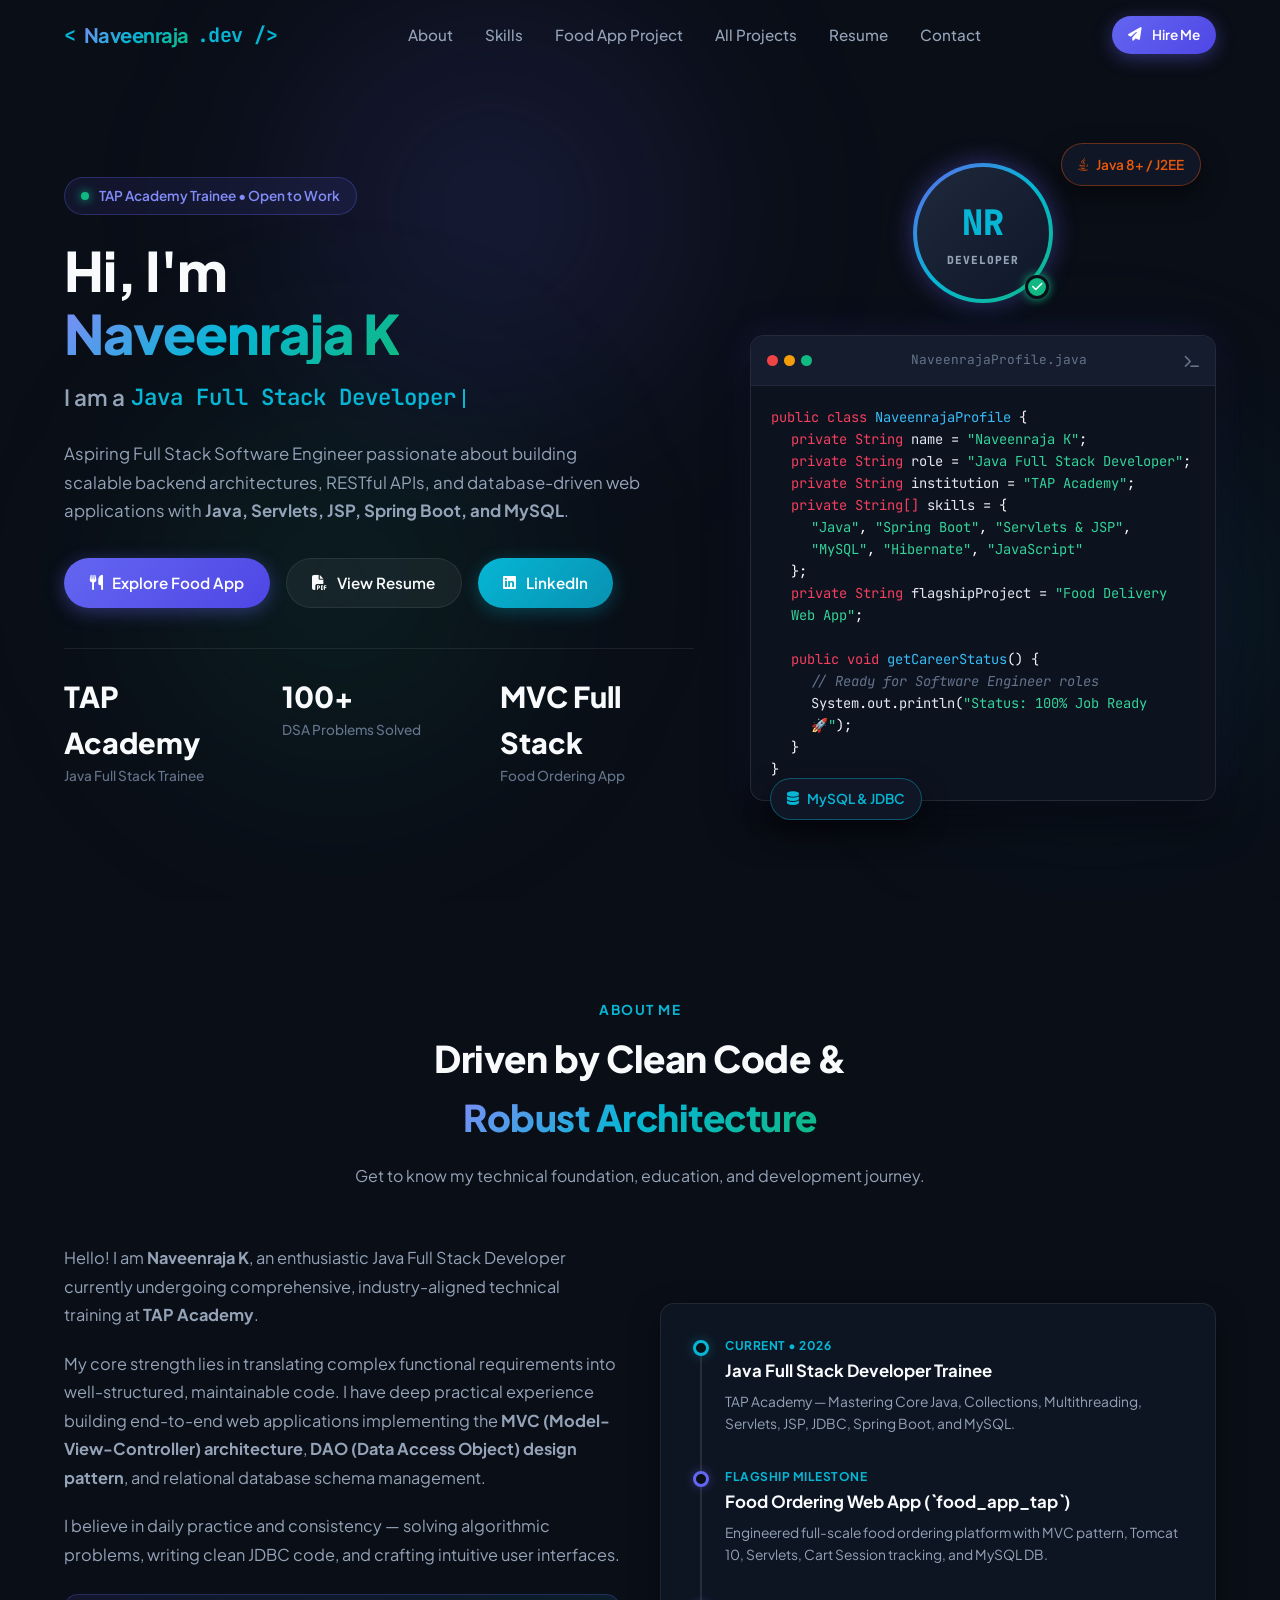
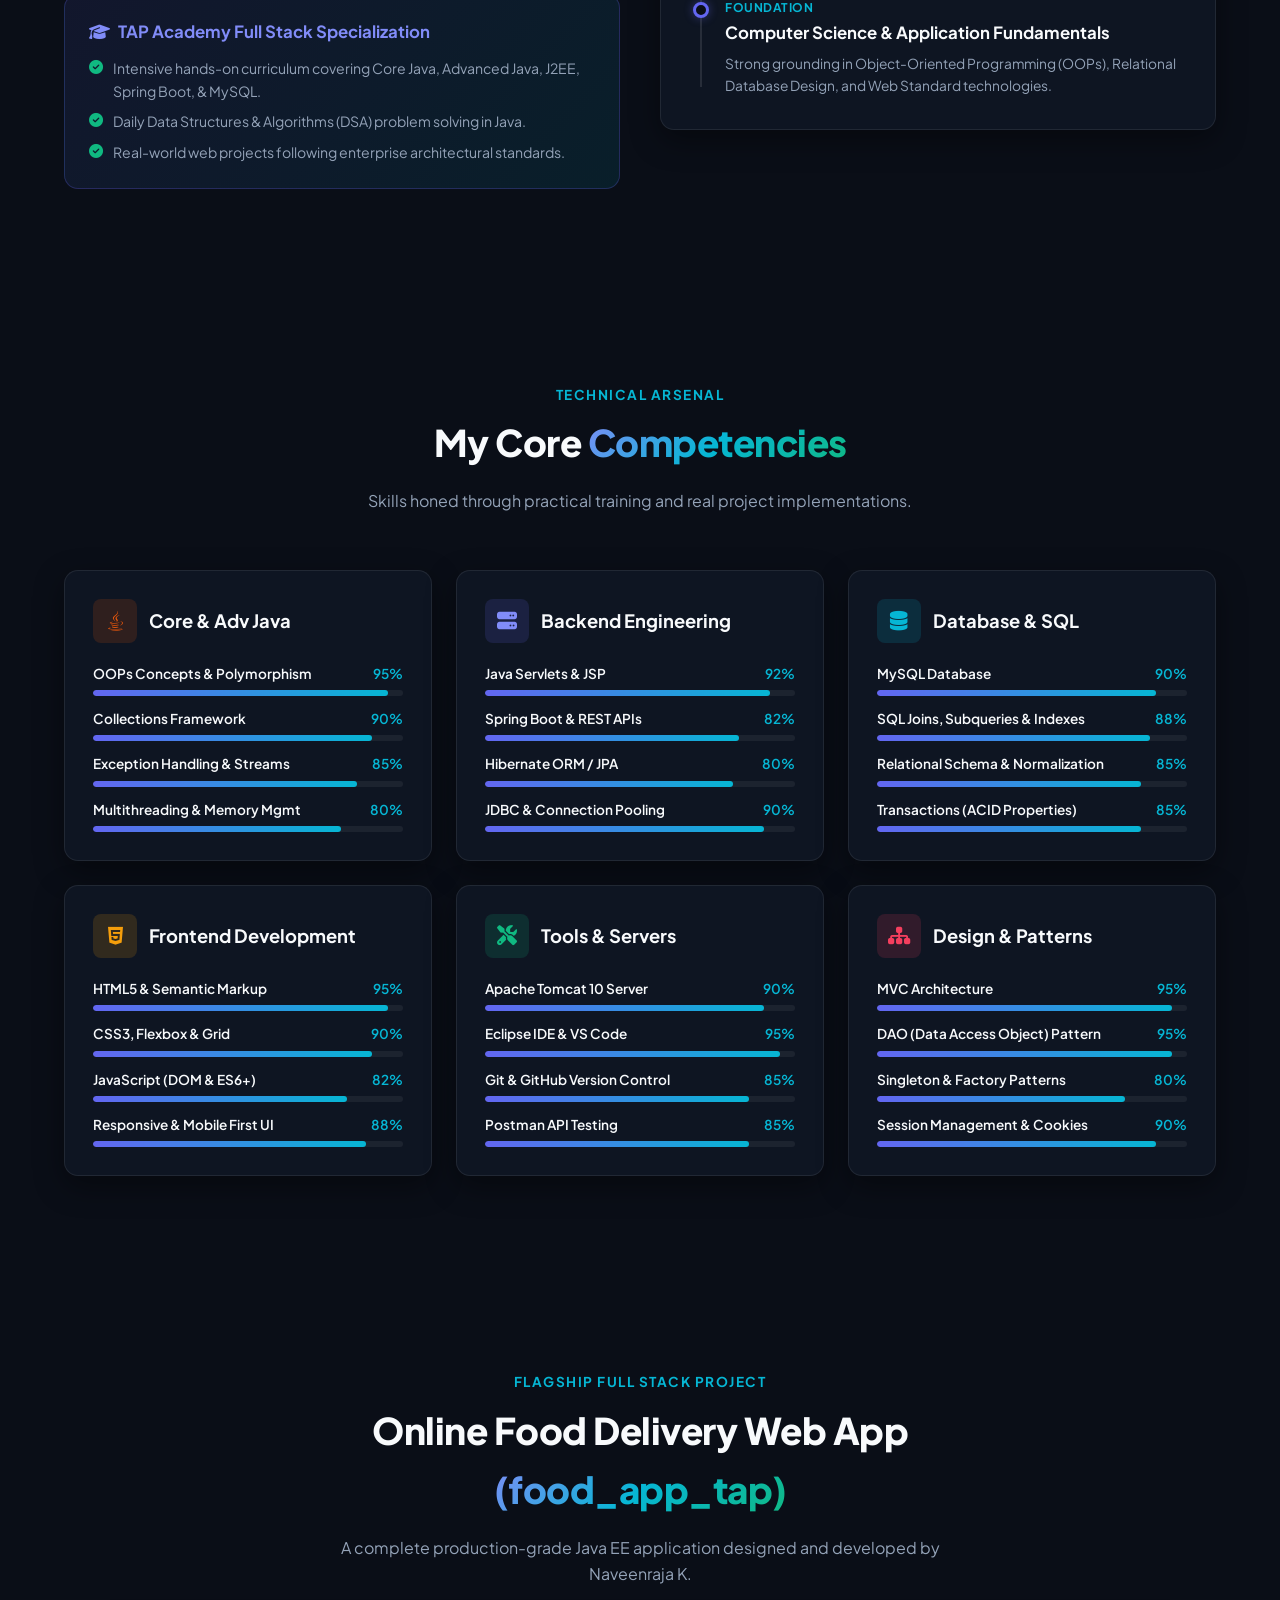
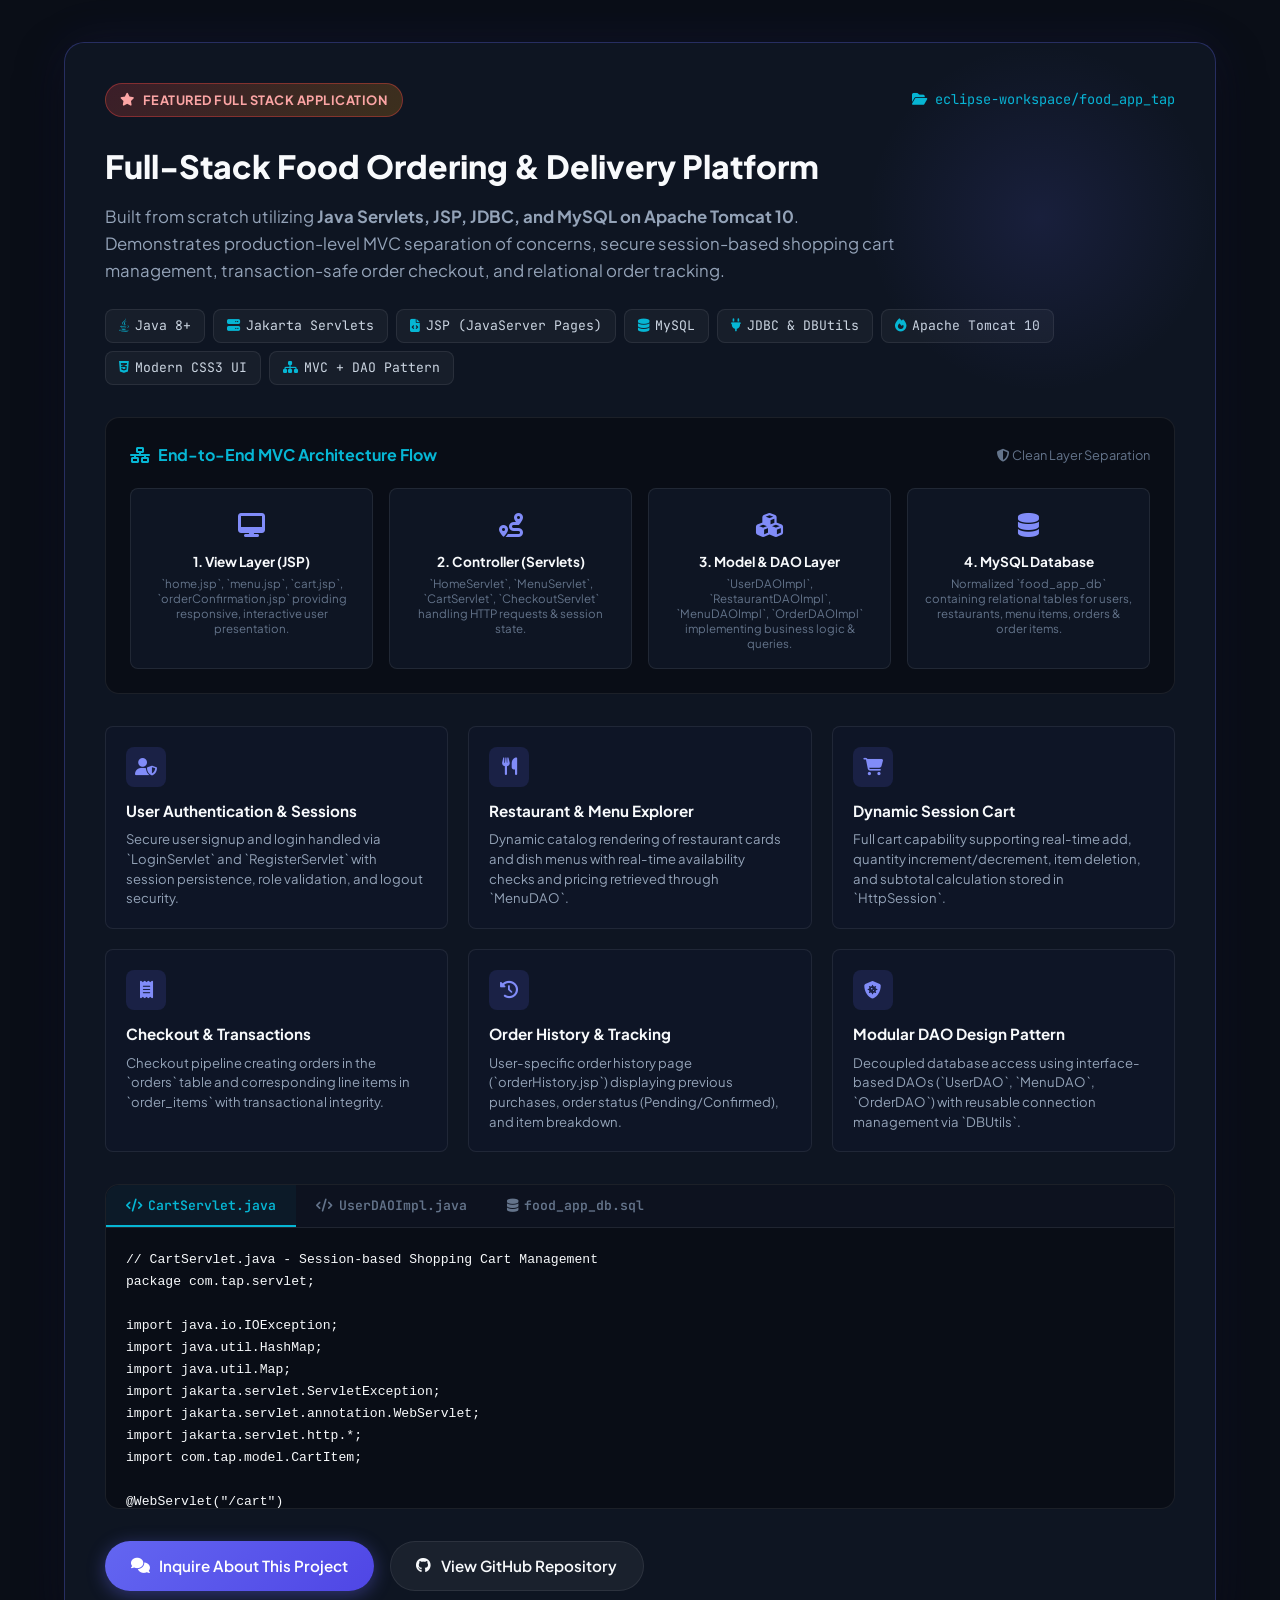
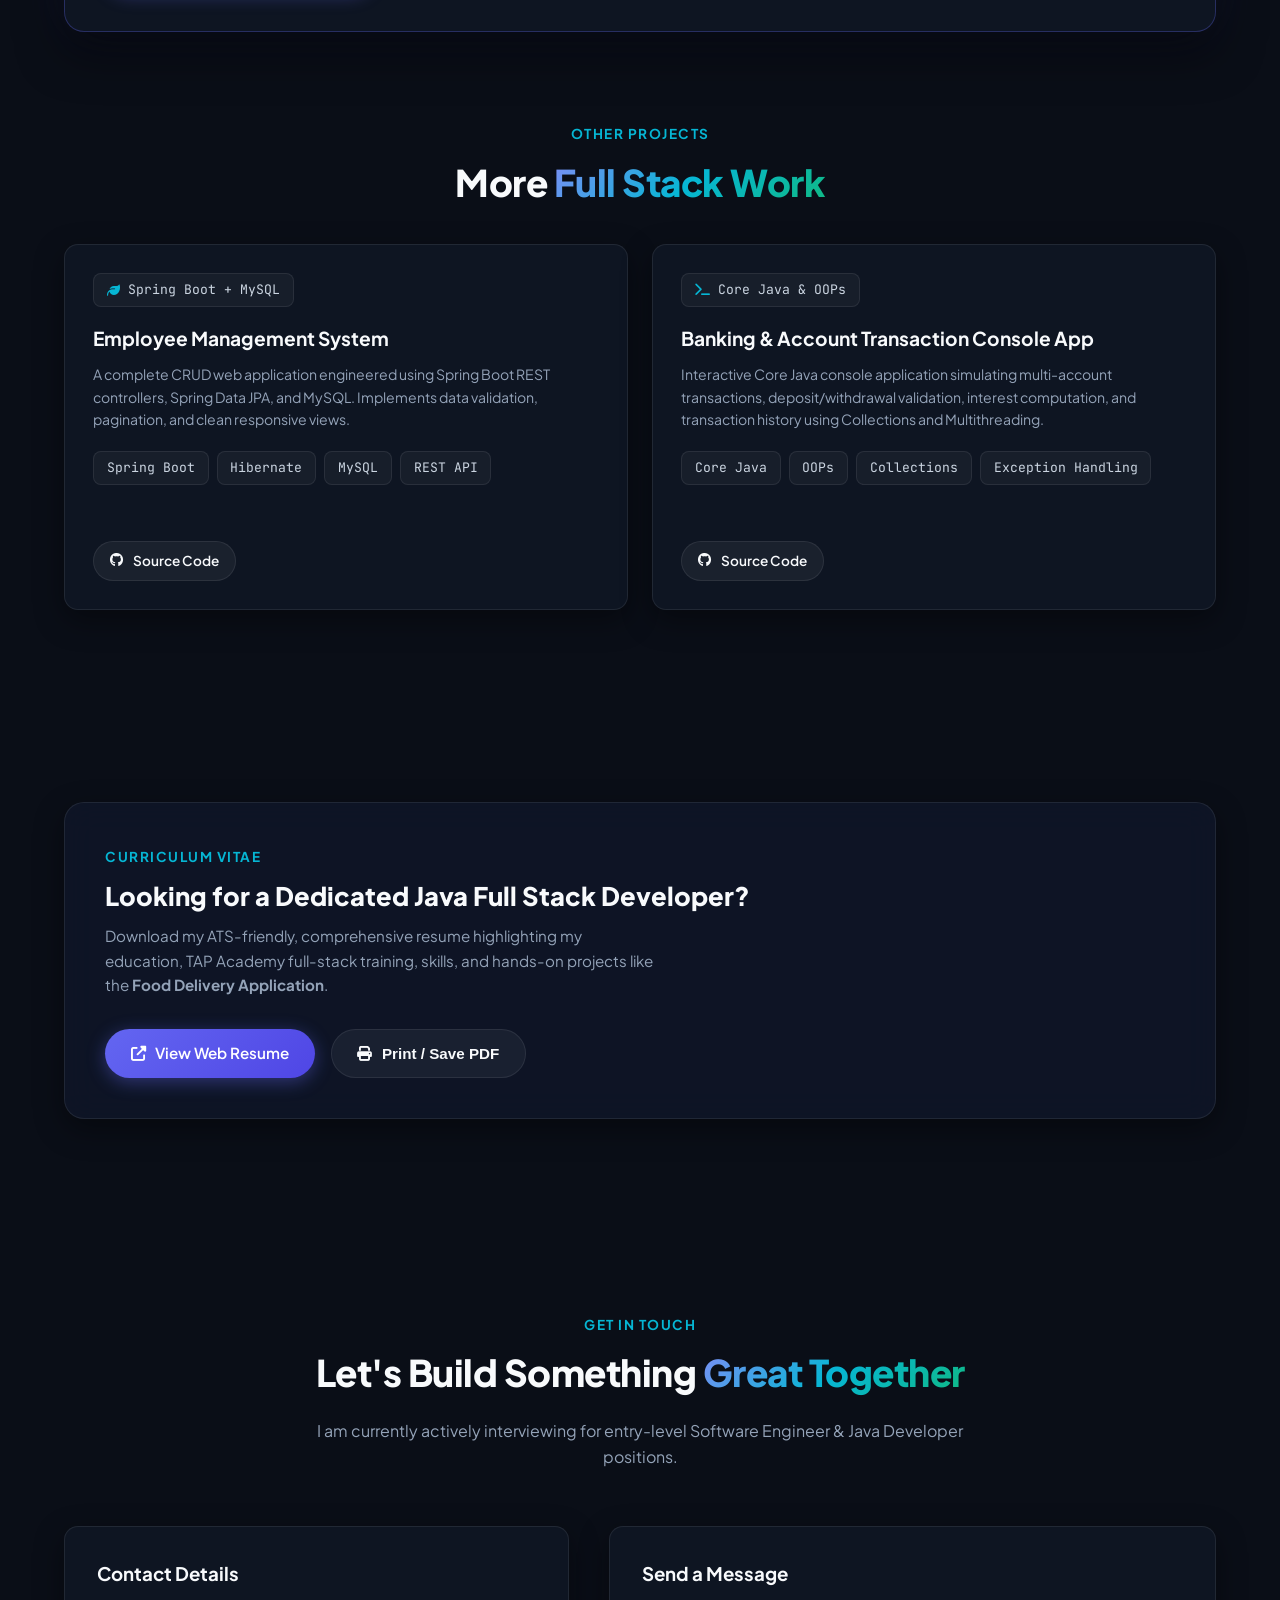
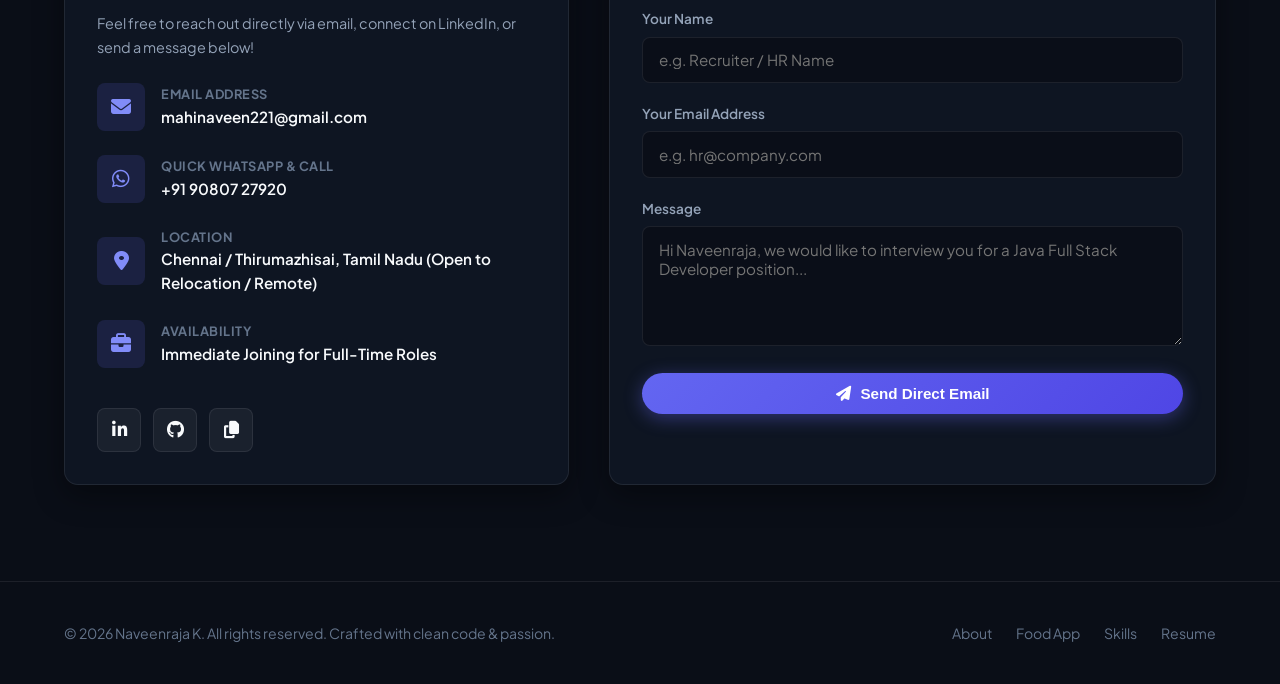
==== commit 15efea1f: "Update profile photo support, contact info, and desktop launcher" ====
--- a/index.html
+++ b/index.html
@@ -100,8 +100,19 @@
         </div>
       </div>
 
-      <!-- Hero Visual Terminal -->
+      <!-- Hero Visual Terminal & Profile Picture -->
       <div class="hero-visual">
+        <div class="profile-photo-box">
+          <div class="profile-photo-wrapper">
+            <img src="profile.jpg" alt="Naveenraja K" class="profile-img" onerror="this.style.display='none'; document.getElementById('avatar-fallback').style.display='flex';">
+            <div class="avatar-fallback" id="avatar-fallback">
+              <span>NR</span>
+              <small>Developer</small>
+            </div>
+          </div>
+          <span class="photo-status-badge" title="Open to Work"><i class="fas fa-check"></i></span>
+        </div>
+
         <div class="floating-badge floating-badge-1">
           <i class="fab fa-java"></i> Java 8+ / J2EE
         </div>
@@ -658,15 +669,15 @@
             <div class="contact-icon"><i class="fas fa-envelope"></i></div>
             <div class="contact-details">
               <h5>Email Address</h5>
-              <a href="mailto:13naveen2004@gmail.com">13naveen2004@gmail.com</a>
+              <a href="mailto:mahinaveen221@gmail.com">mahinaveen221@gmail.com</a>
             </div>
           </div>
 
           <div class="contact-item">
             <div class="contact-icon"><i class="fab fa-whatsapp"></i></div>
             <div class="contact-details">
-              <h5>Quick WhatsApp</h5>
-              <a href="https://wa.me/91XXXXXXXXXX" target="_blank">Chat with Naveenraja</a>
+              <h5>Quick WhatsApp & Call</h5>
+              <a href="https://wa.me/919080727920" target="_blank">+91 90807 27920</a>
             </div>
           </div>
 
@@ -674,7 +685,7 @@
             <div class="contact-icon"><i class="fas fa-map-marker-alt"></i></div>
             <div class="contact-details">
               <h5>Location</h5>
-              <p>Bangalore / Tamil Nadu, India (Open to Relocation / Remote)</p>
+              <p>Chennai / Thirumazhisai, Tamil Nadu (Open to Relocation / Remote)</p>
             </div>
           </div>
 
--- a/style.css
+++ b/style.css
@@ -415,9 +415,79 @@
   font-weight: 500;
 }
 
-/* Hero Visual / Terminal Card */
+/* Hero Visual / Terminal Card & Profile Photo */
 .hero-visual {
   position: relative;
+  display: flex;
+  flex-direction: column;
+  align-items: center;
+  gap: 1.5rem;
+}
+
+.profile-photo-box {
+  position: relative;
+  width: 140px;
+  height: 140px;
+  margin-bottom: 0.5rem;
+}
+
+.profile-photo-wrapper {
+  width: 100%;
+  height: 100%;
+  border-radius: 50%;
+  padding: 4px;
+  background: linear-gradient(135deg, var(--primary), var(--secondary), var(--accent));
+  box-shadow: 0 0 25px rgba(99, 102, 241, 0.4);
+  position: relative;
+  overflow: hidden;
+}
+
+.profile-img {
+  width: 100%;
+  height: 100%;
+  object-fit: cover;
+  border-radius: 50%;
+  background: #111827;
+  display: block;
+}
+
+.avatar-fallback {
+  width: 100%;
+  height: 100%;
+  border-radius: 50%;
+  background: linear-gradient(135deg, #1e293b, #0f172a);
+  display: flex;
+  flex-direction: column;
+  align-items: center;
+  justify-content: center;
+  font-size: 2.2rem;
+  font-weight: 800;
+  color: var(--secondary);
+  font-family: var(--font-code);
+}
+
+.avatar-fallback small {
+  font-size: 0.7rem;
+  color: var(--text-muted);
+  text-transform: uppercase;
+  letter-spacing: 1px;
+}
+
+.photo-status-badge {
+  position: absolute;
+  bottom: 4px;
+  right: 4px;
+  background: #10b981;
+  color: #fff;
+  width: 24px;
+  height: 24px;
+  border-radius: 50%;
+  display: flex;
+  align-items: center;
+  justify-content: center;
+  font-size: 0.75rem;
+  border: 3px solid #0a0e17;
+  box-shadow: 0 0 10px #10b981;
 }
 
 .terminal-card {
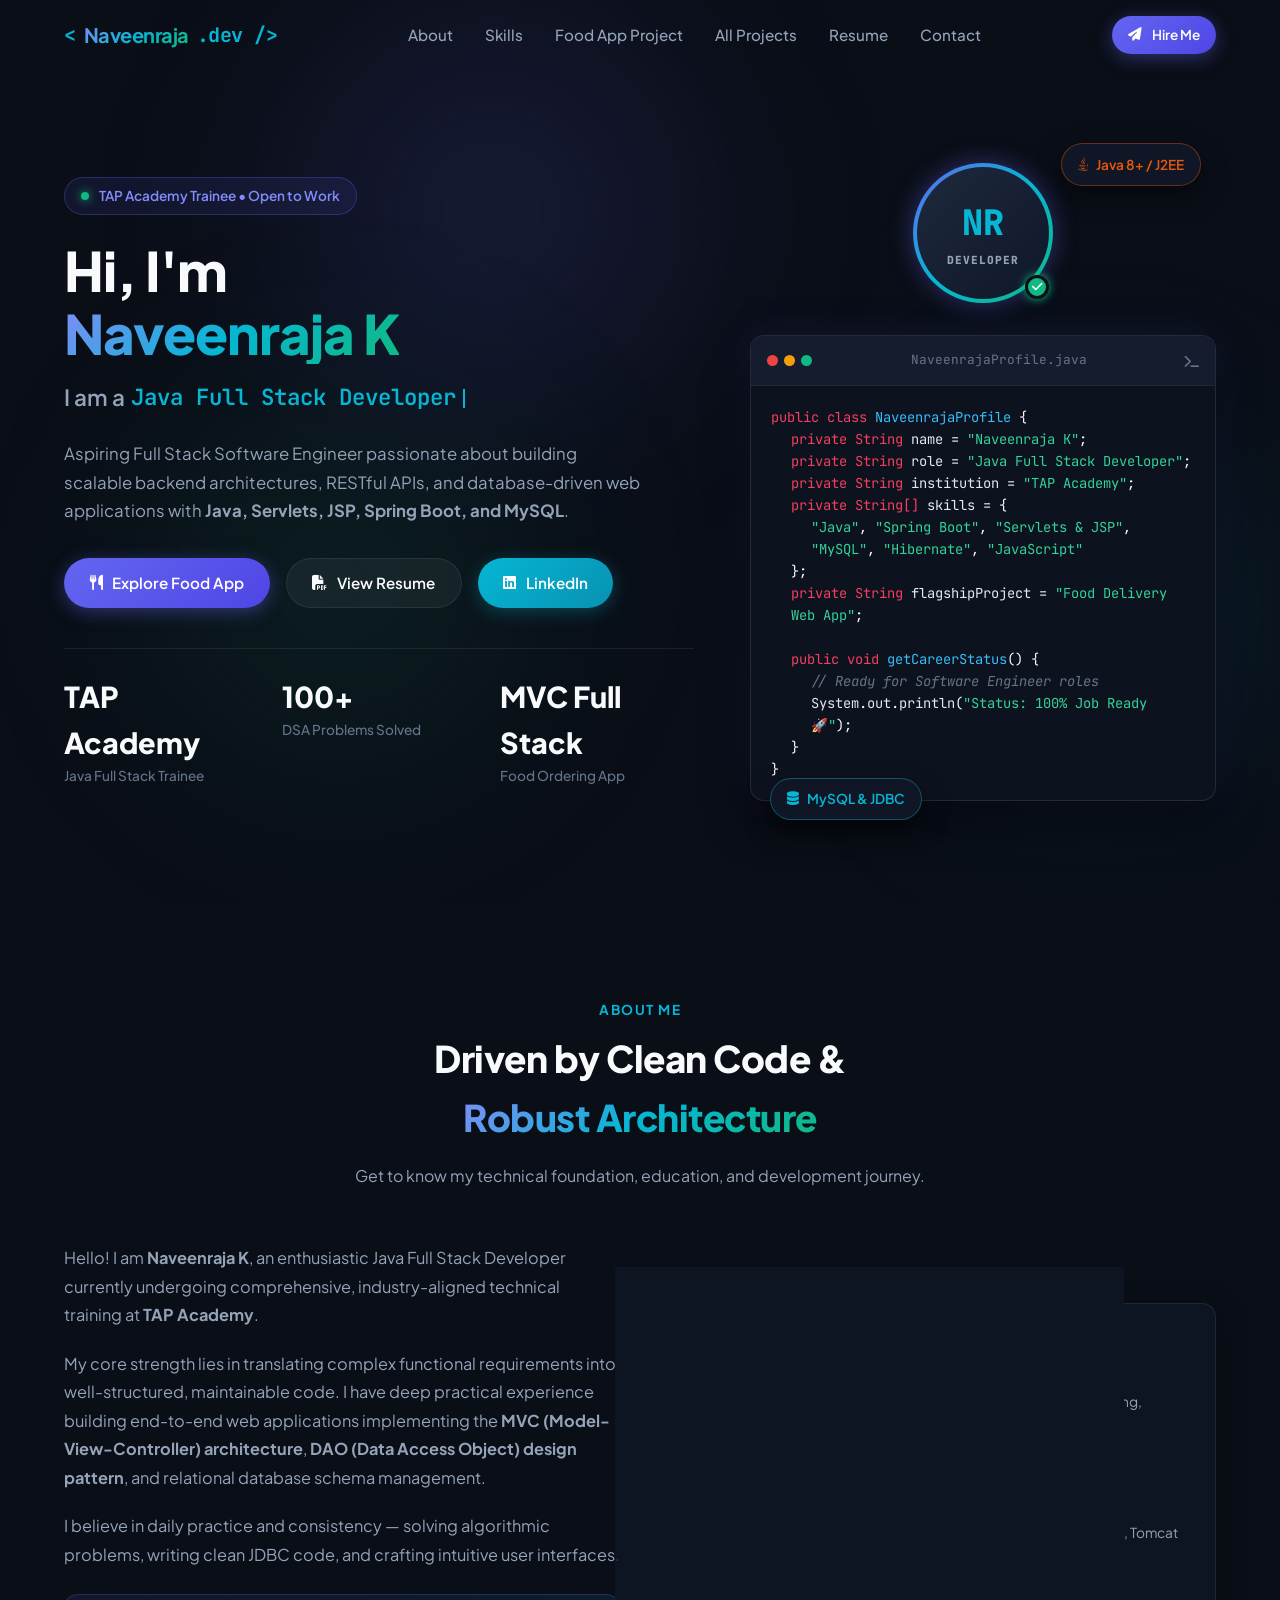
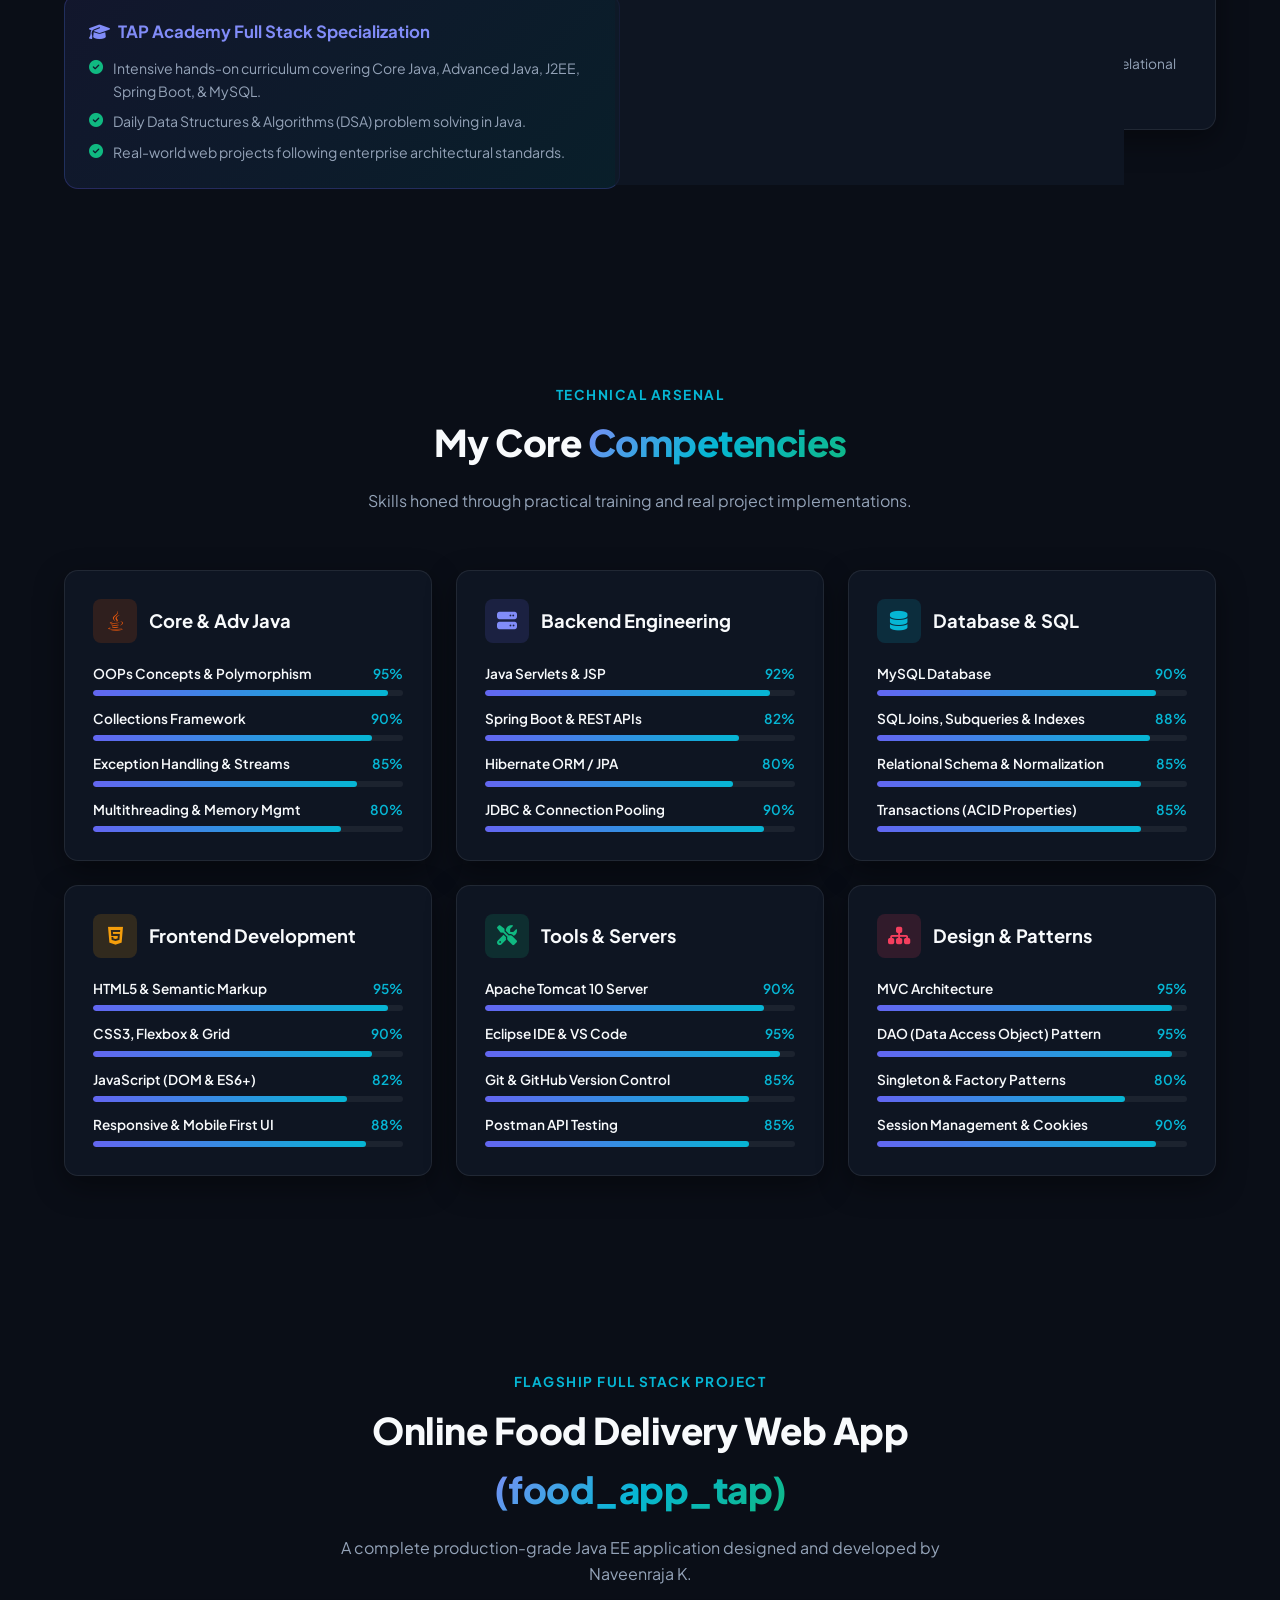
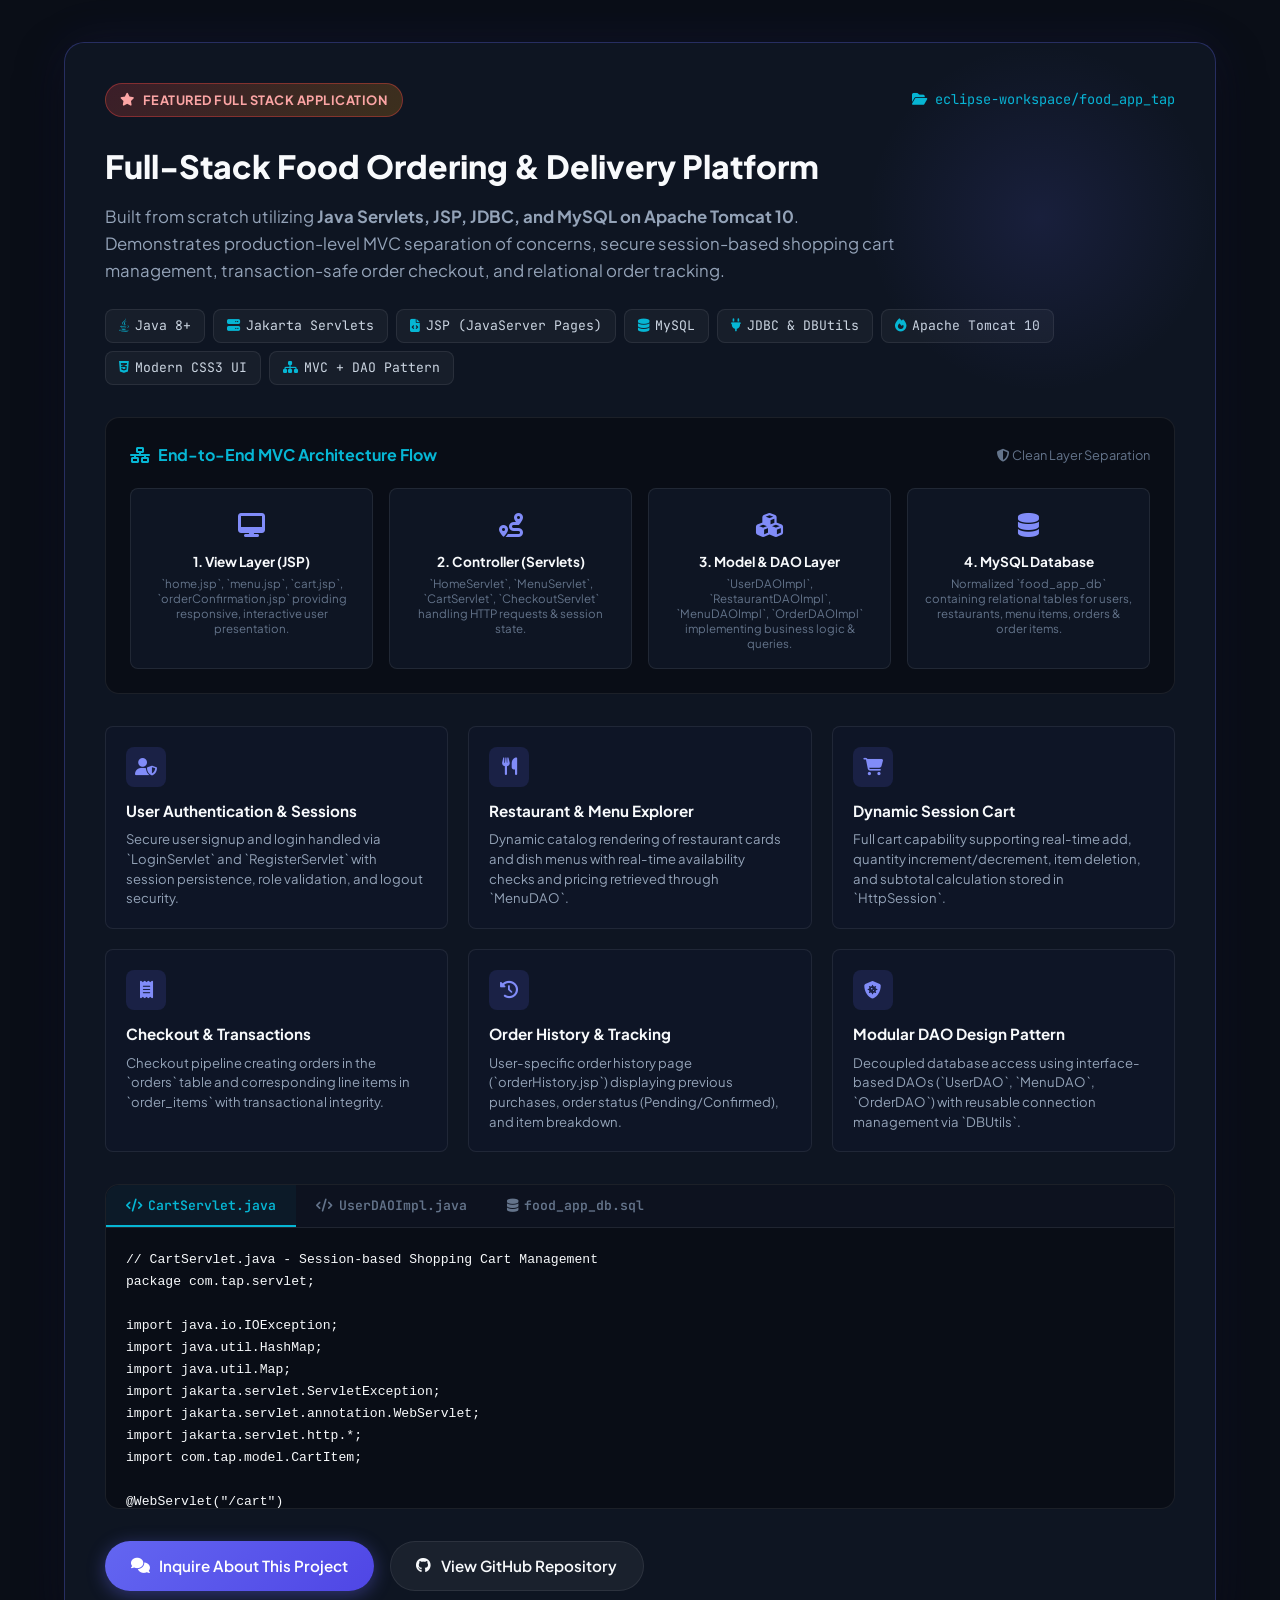
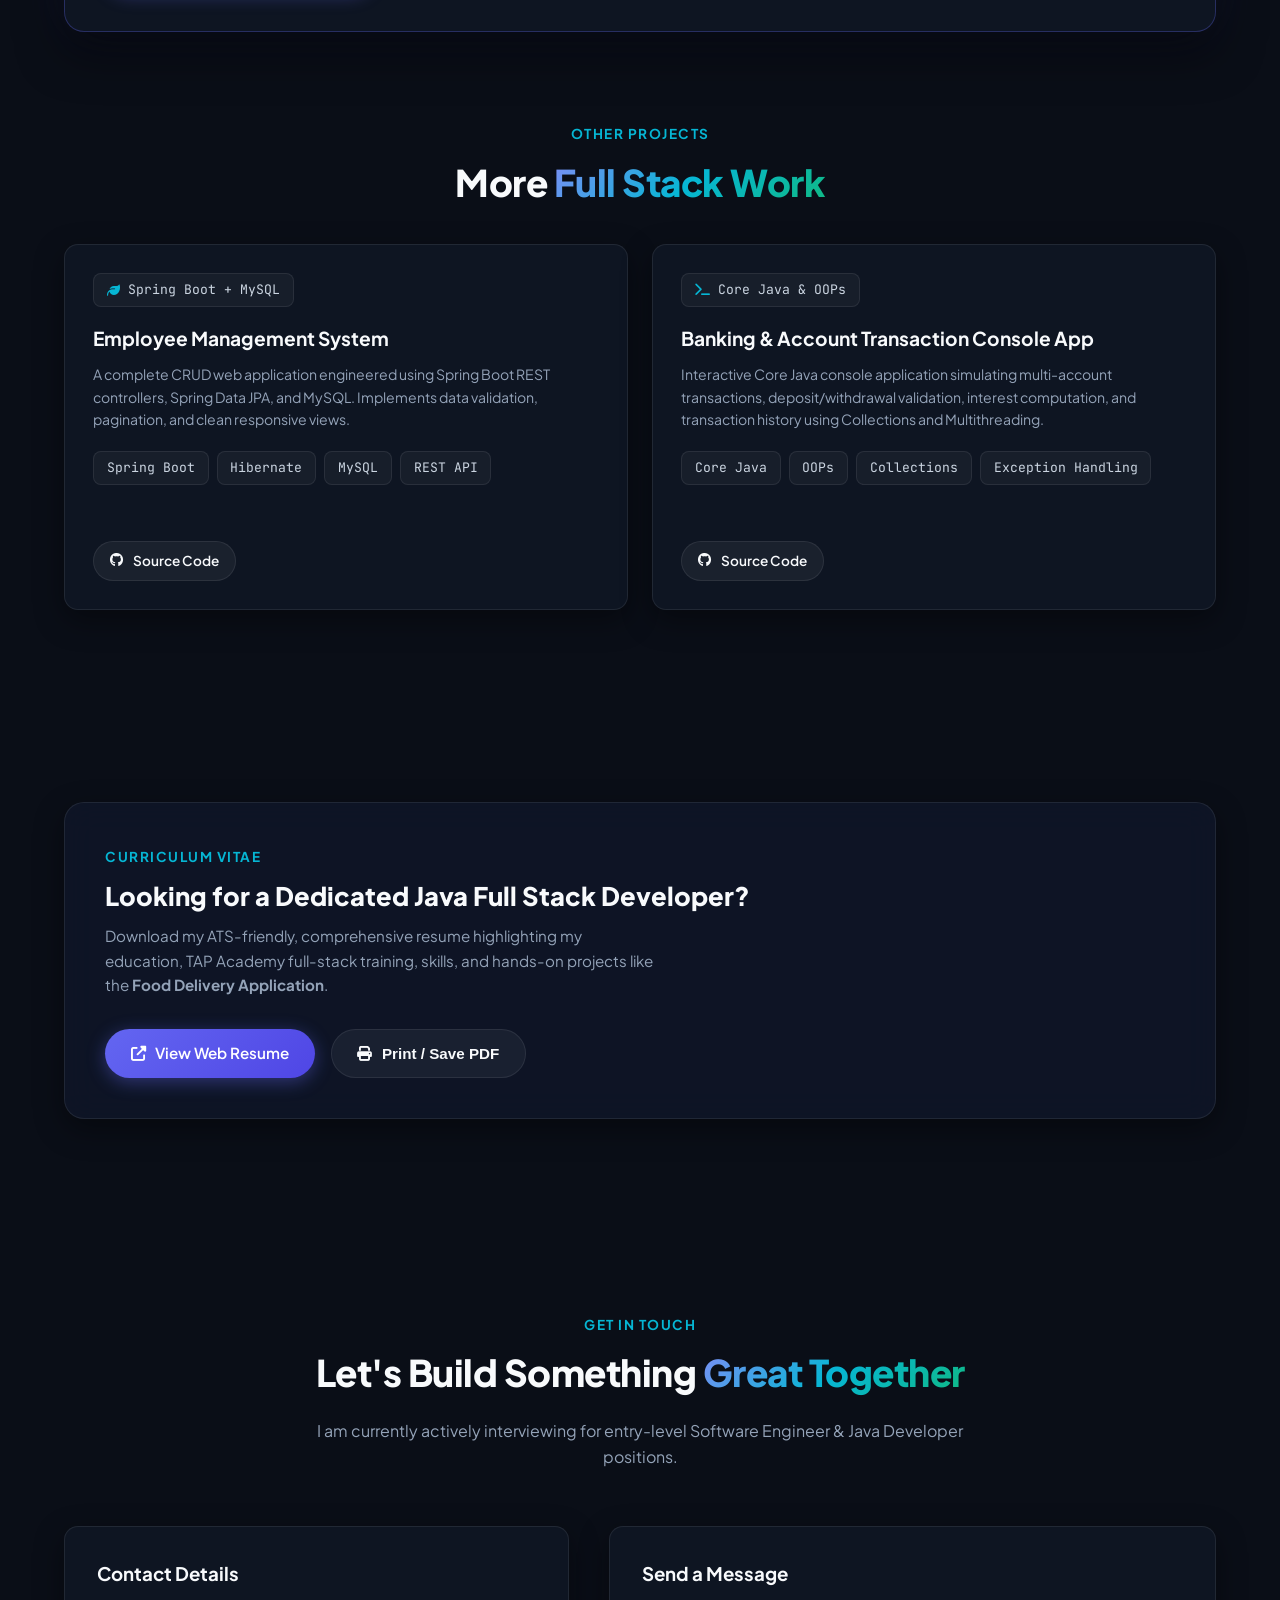
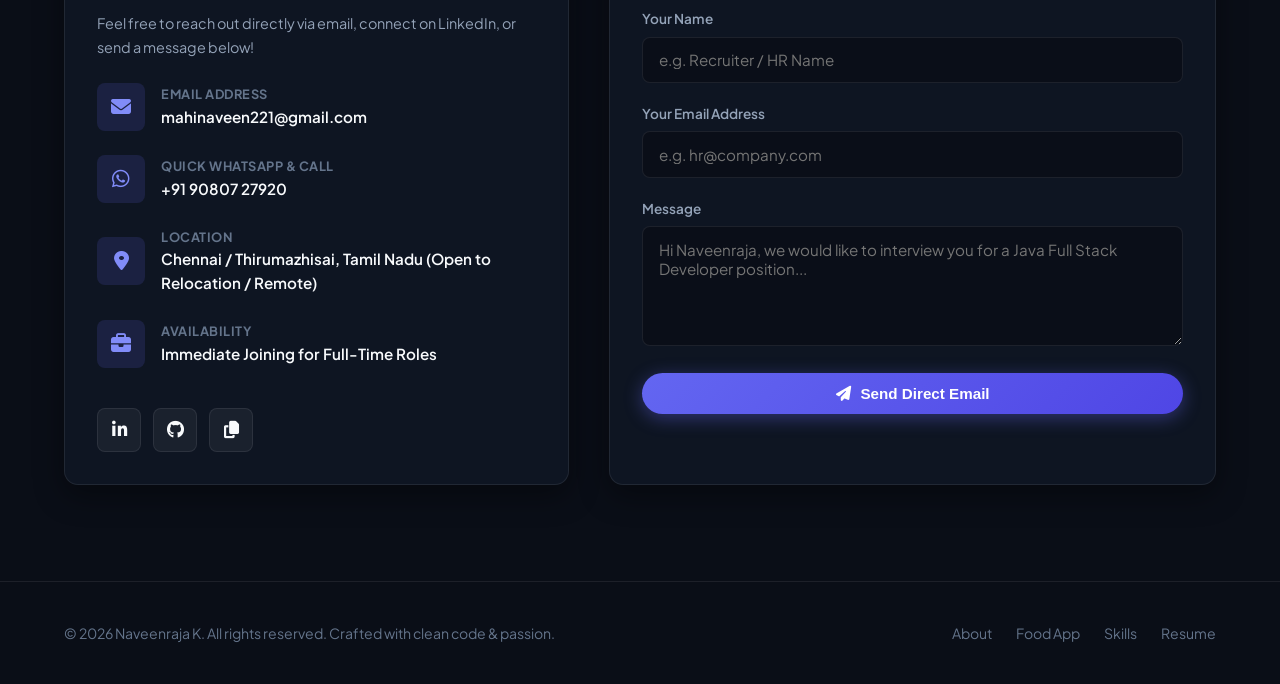
==== commit 7af3cf57: "Add Naveenraja personal LinkedIn profile URL" ====
--- a/index.html
+++ b/index.html
@@ -79,7 +79,7 @@
           <a href="resume.html" target="_blank" class="btn btn-secondary">
             <i class="fas fa-file-pdf"></i> View Resume
           </a>
-          <a href="https://linkedin.com" target="_blank" class="btn btn-accent">
+          <a href="https://www.linkedin.com/in/naveen-raja-9843b0350/" target="_blank" class="btn btn-accent">
             <i class="fab fa-linkedin"></i> LinkedIn
           </a>
         </div>
@@ -698,7 +698,7 @@
           </div>
 
           <div class="social-links-row">
-            <a href="https://linkedin.com" target="_blank" class="social-btn" title="LinkedIn"><i class="fab fa-linkedin-in"></i></a>
+            <a href="https://www.linkedin.com/in/naveen-raja-9843b0350/" target="_blank" class="social-btn" title="LinkedIn"><i class="fab fa-linkedin-in"></i></a>
             <a href="https://github.com" target="_blank" class="social-btn" title="GitHub"><i class="fab fa-github"></i></a>
             <button onclick="copyEmail()" class="social-btn" title="Copy Email" style="cursor: pointer;"><i class="fas fa-copy"></i></button>
           </div>
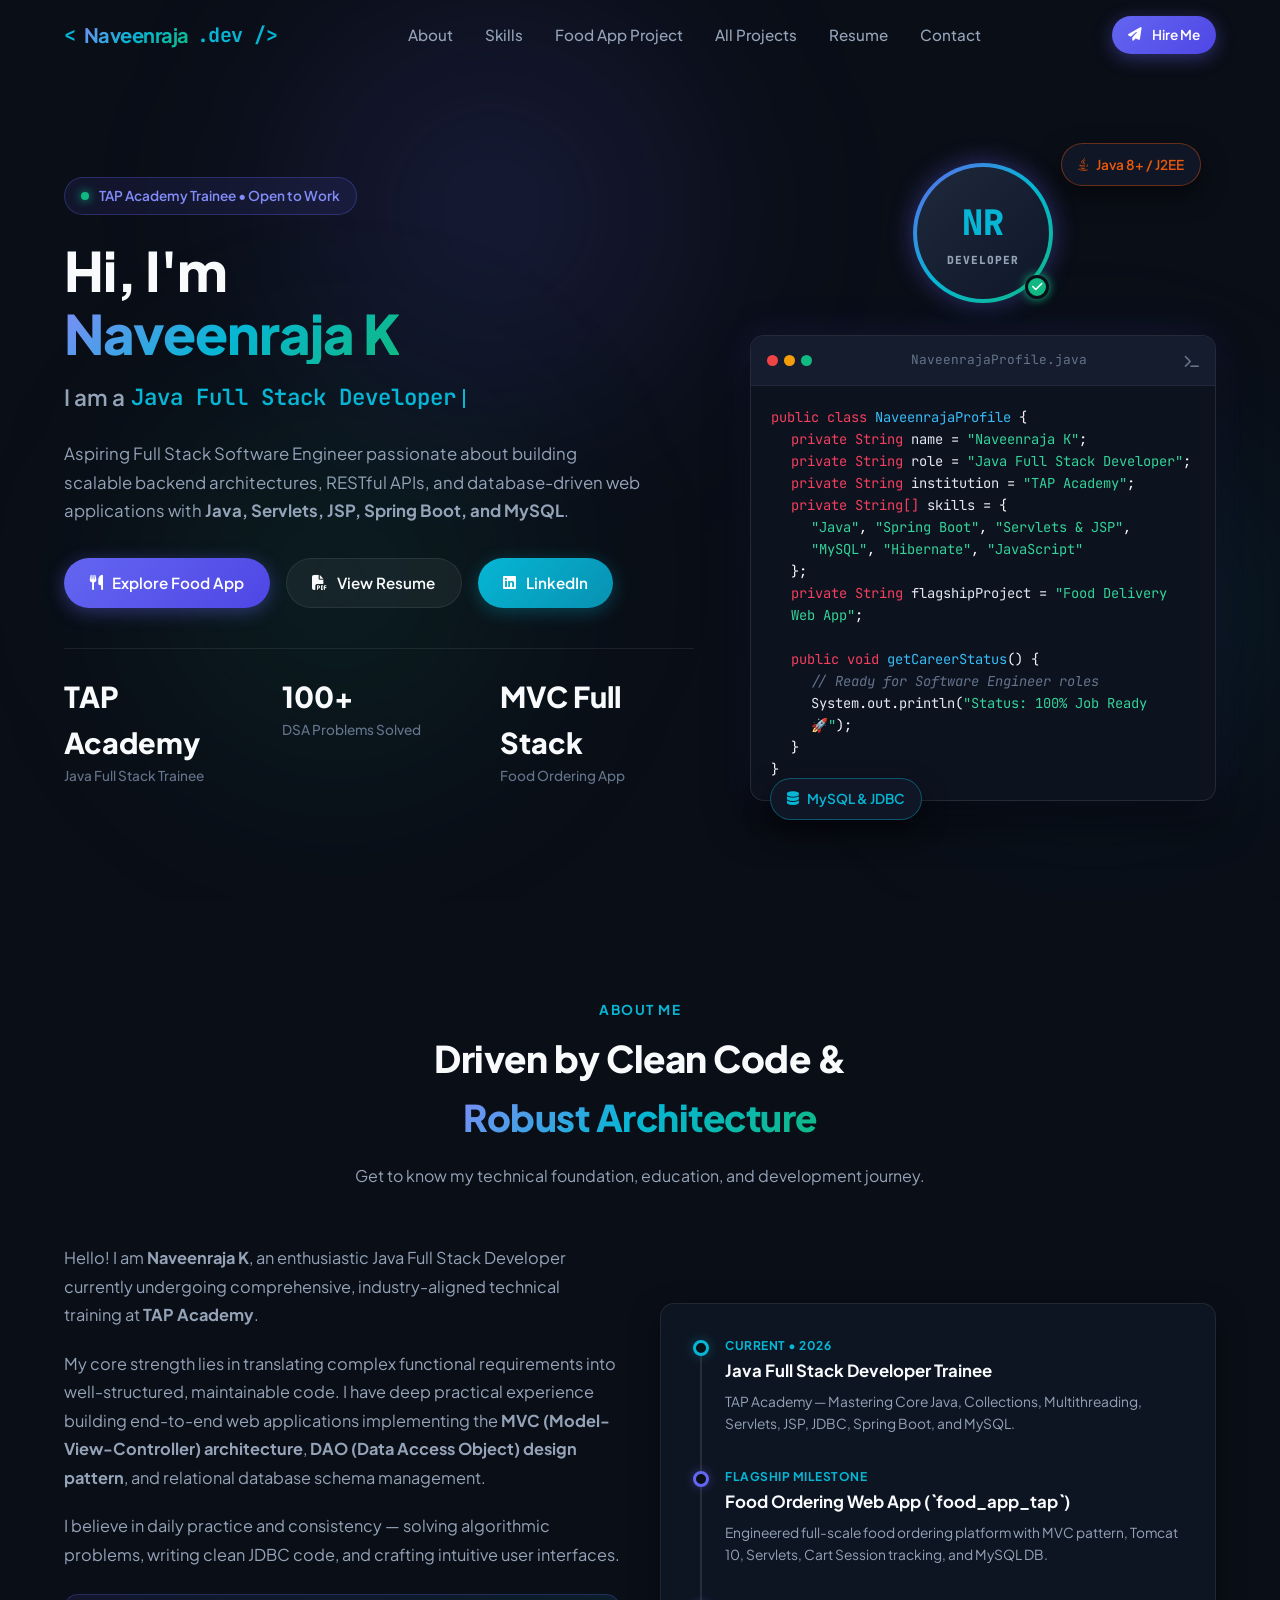
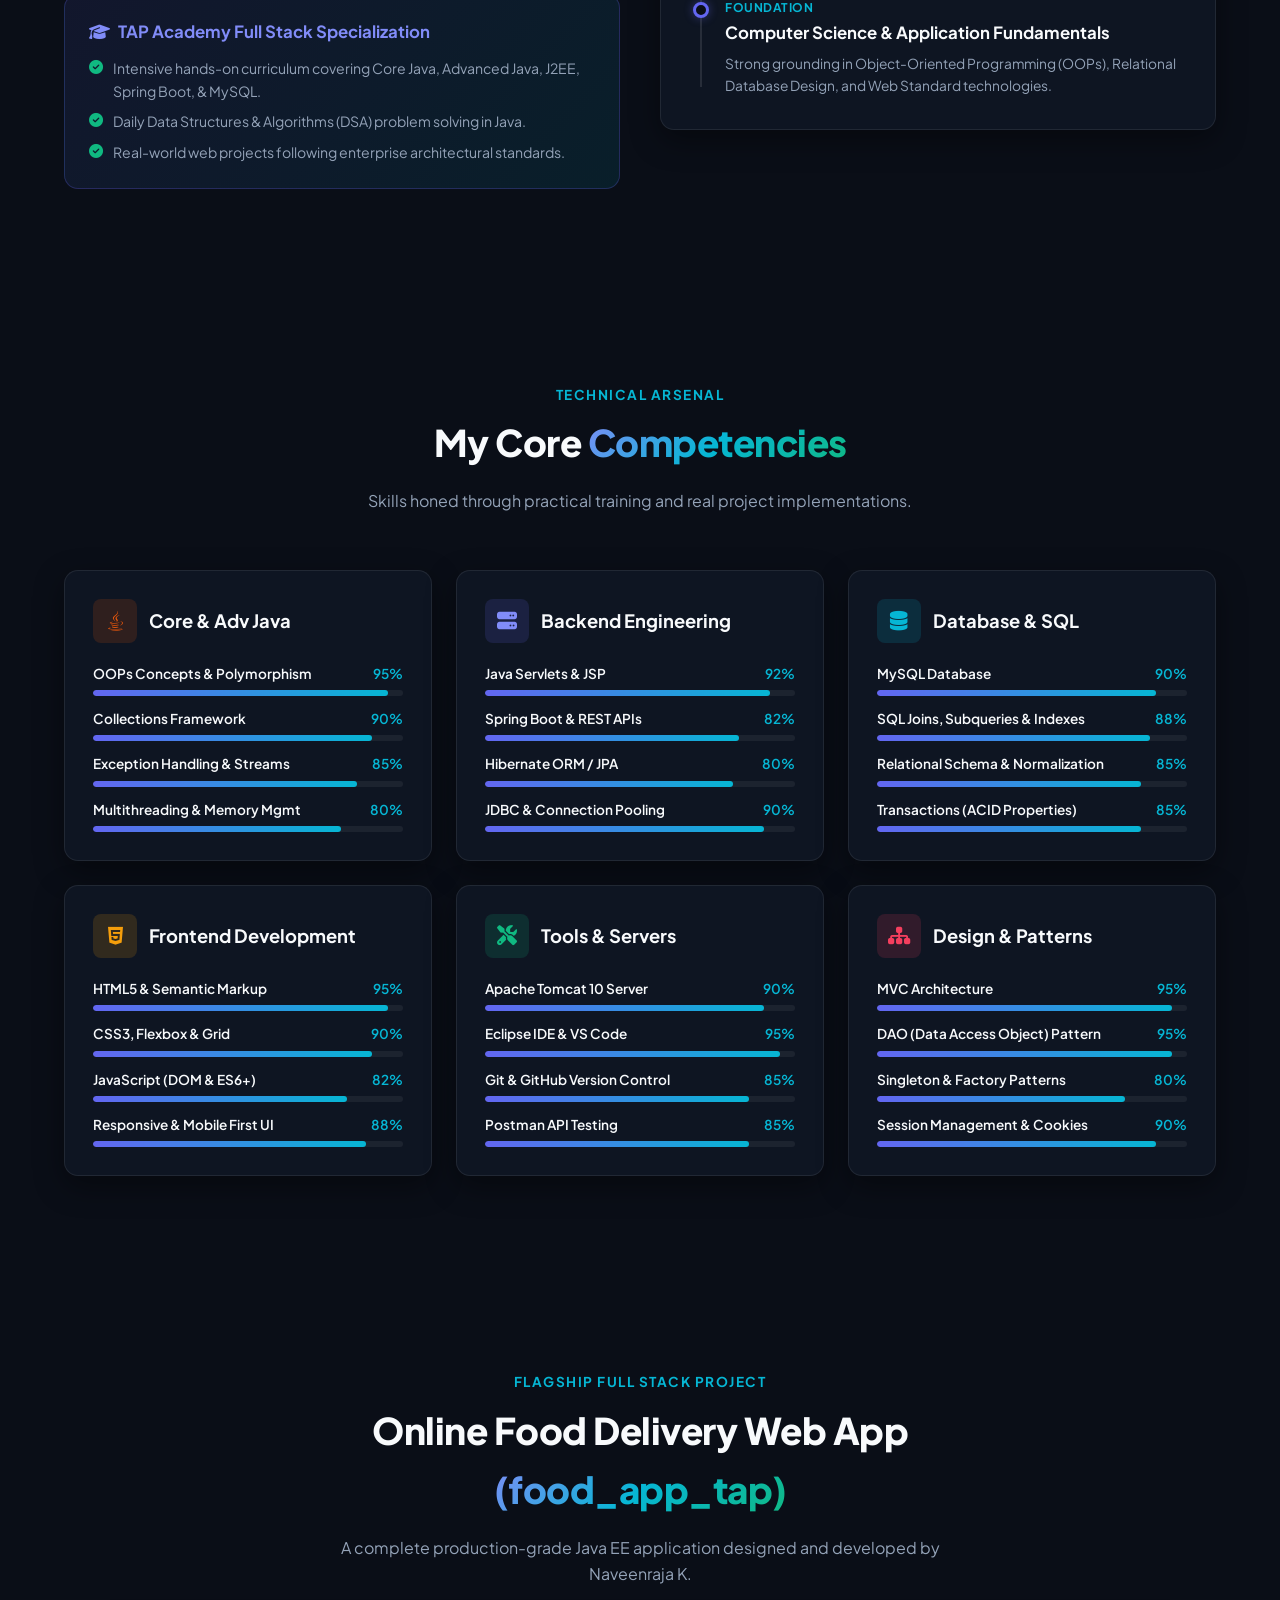
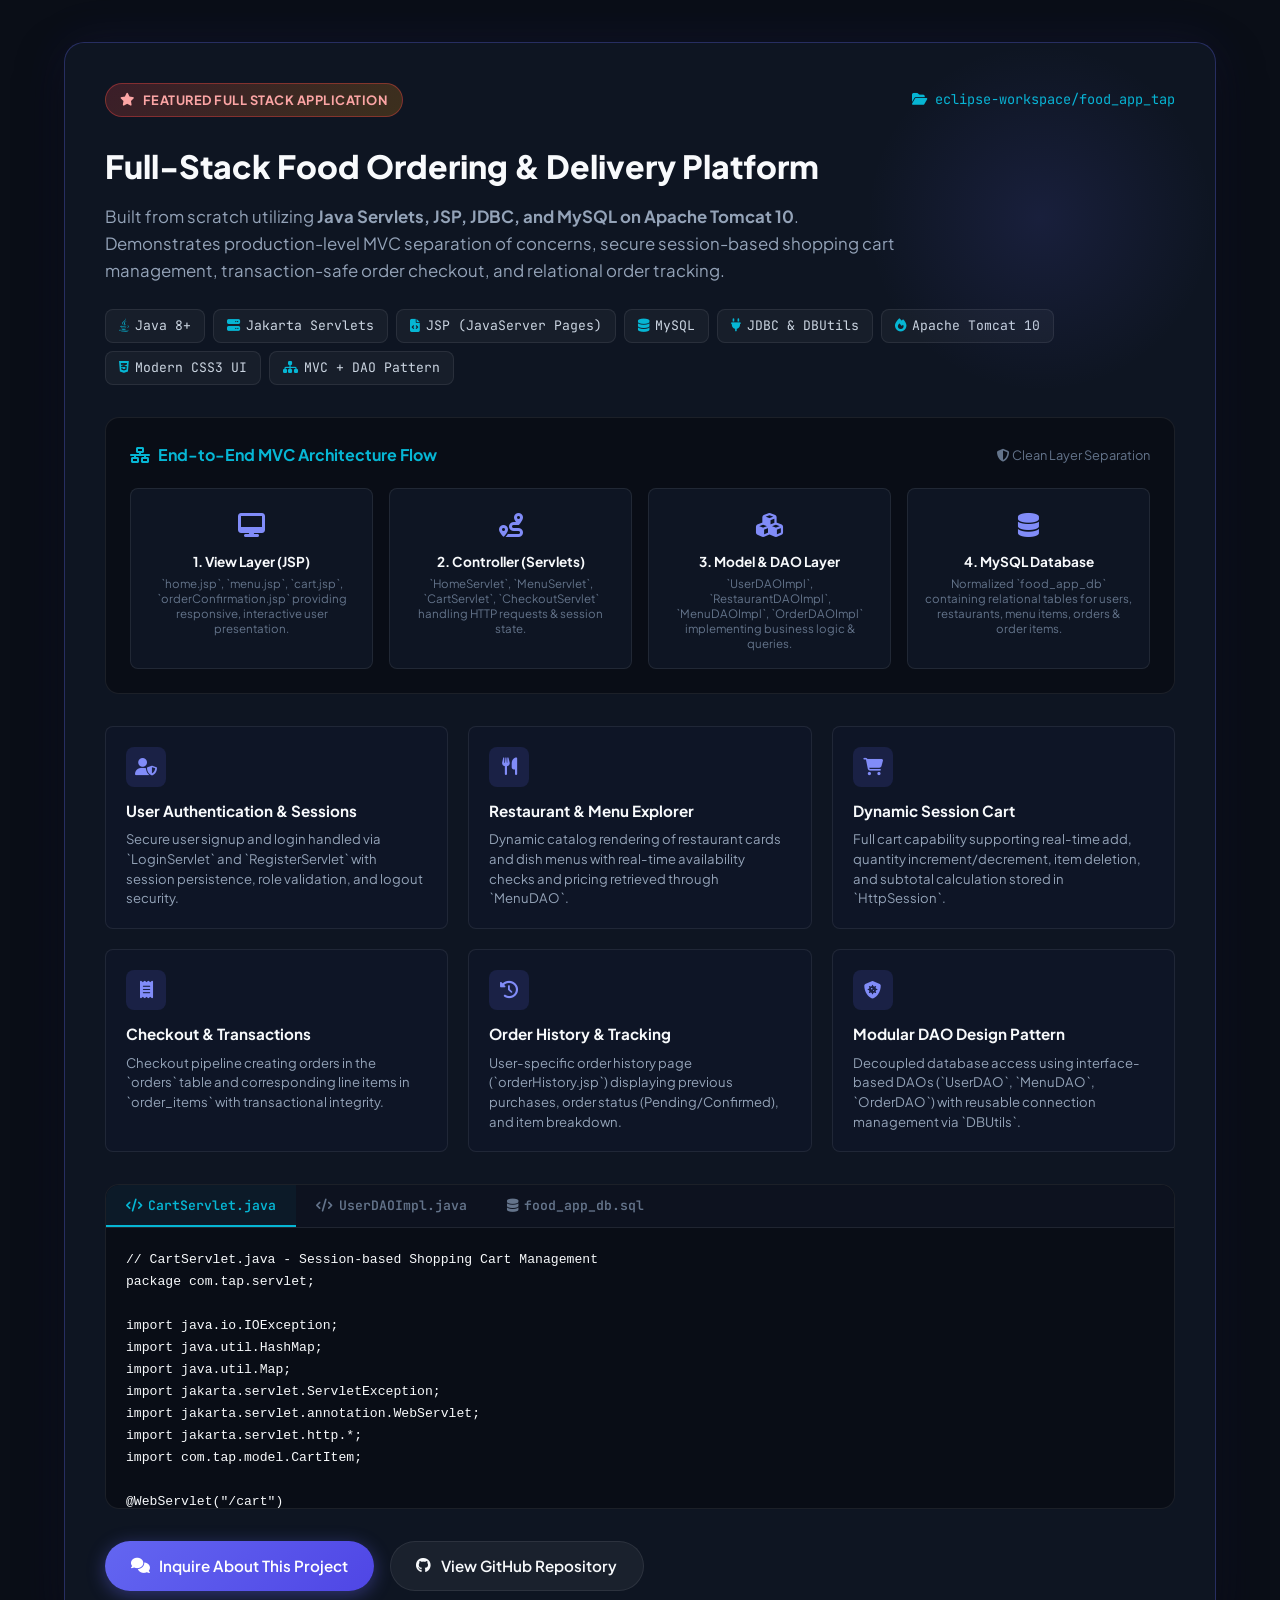
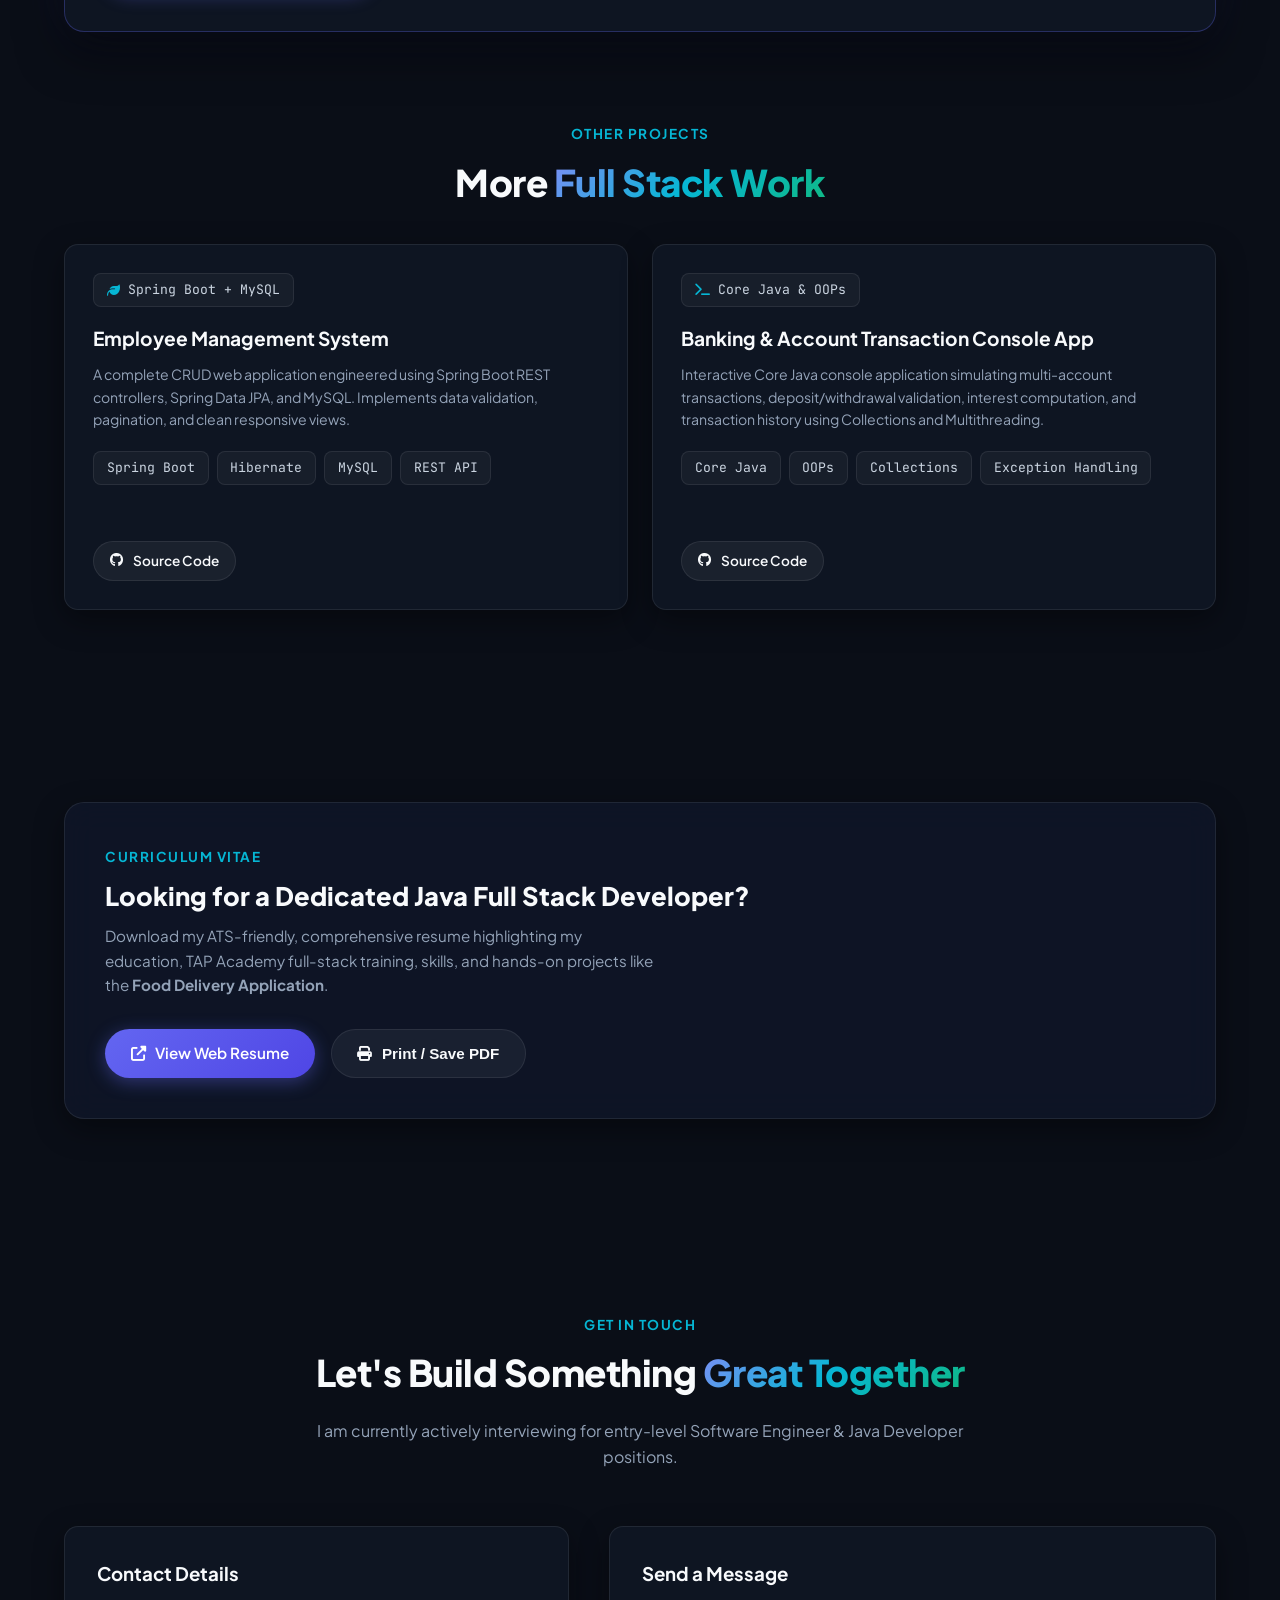
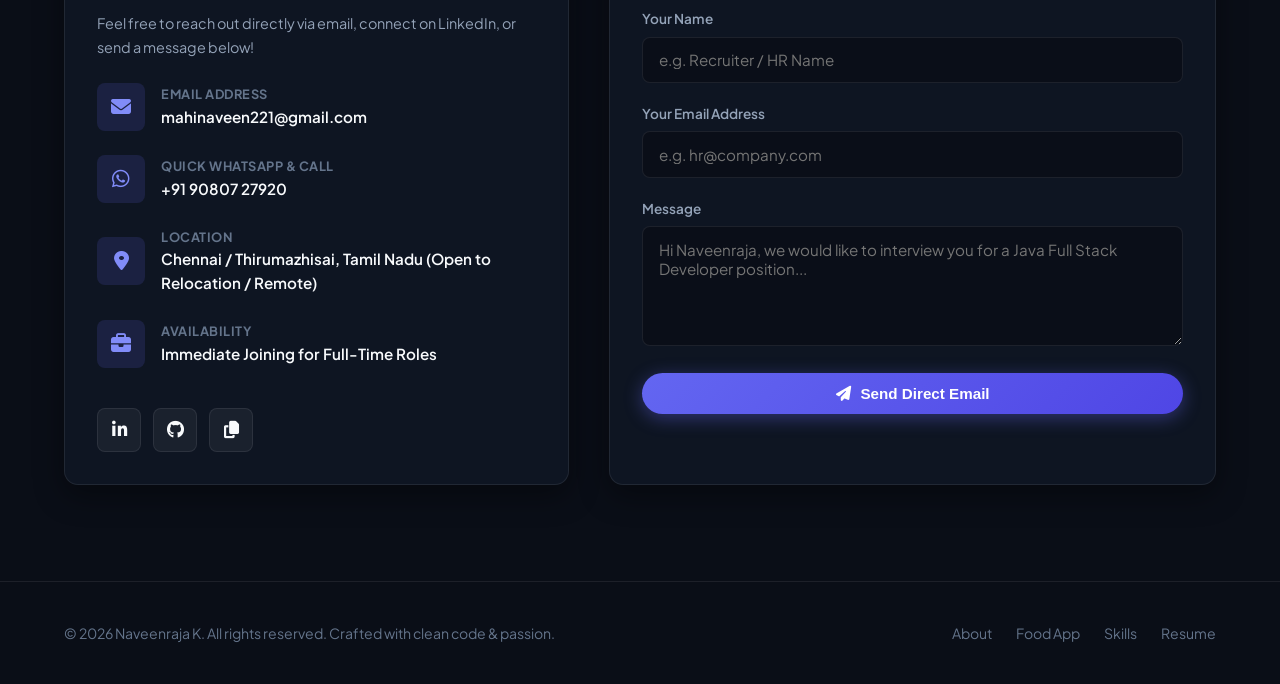
==== commit e1babe00: "Add professional GitHub profile README and update GitHub links" ====
--- a/index.html
+++ b/index.html
@@ -556,7 +556,7 @@
           <a href="#contact" class="btn btn-primary">
             <i class="fas fa-comments"></i> Inquire About This Project
           </a>
-          <a href="https://github.com" target="_blank" class="btn btn-secondary">
+          <a href="https://github.com/mahinaveen221" target="_blank" class="btn btn-secondary">
             <i class="fab fa-github"></i> View GitHub Repository
           </a>
         </div>
@@ -589,7 +589,7 @@
               </div>
             </div>
             <div style="margin-top: 1.5rem; display: flex; gap: 0.75rem;">
-              <a href="https://github.com" target="_blank" class="btn btn-secondary btn-sm">
+              <a href="https://github.com/mahinaveen221" target="_blank" class="btn btn-secondary btn-sm">
                 <i class="fab fa-github"></i> Source Code
               </a>
             </div>
@@ -614,7 +614,7 @@
               </div>
             </div>
             <div style="margin-top: 1.5rem; display: flex; gap: 0.75rem;">
-              <a href="https://github.com" target="_blank" class="btn btn-secondary btn-sm">
+              <a href="https://github.com/mahinaveen221" target="_blank" class="btn btn-secondary btn-sm">
                 <i class="fab fa-github"></i> Source Code
               </a>
             </div>
@@ -699,7 +699,7 @@
 
           <div class="social-links-row">
             <a href="https://www.linkedin.com/in/naveen-raja-9843b0350/" target="_blank" class="social-btn" title="LinkedIn"><i class="fab fa-linkedin-in"></i></a>
-            <a href="https://github.com" target="_blank" class="social-btn" title="GitHub"><i class="fab fa-github"></i></a>
+            <a href="https://github.com/mahinaveen221" target="_blank" class="social-btn" title="GitHub"><i class="fab fa-github"></i></a>
             <button onclick="copyEmail()" class="social-btn" title="Copy Email" style="cursor: pointer;"><i class="fas fa-copy"></i></button>
           </div>
         </div>
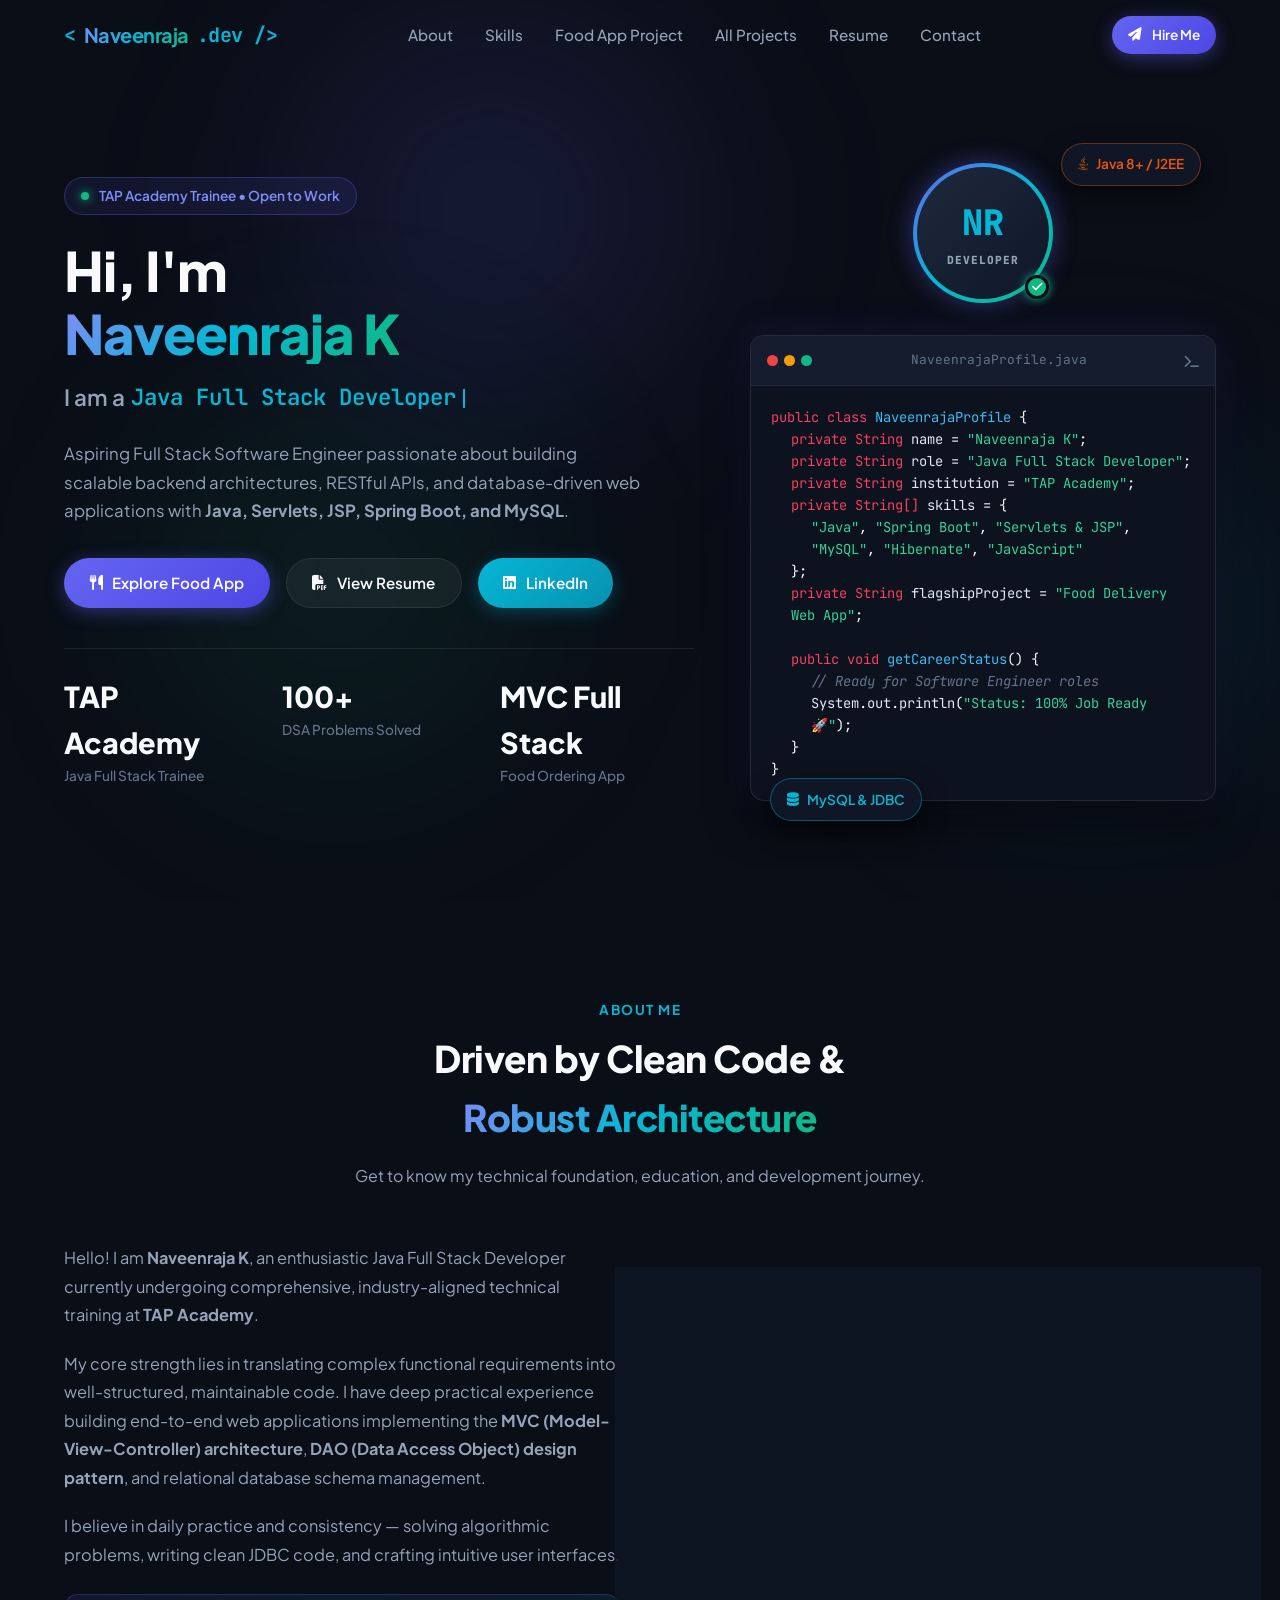
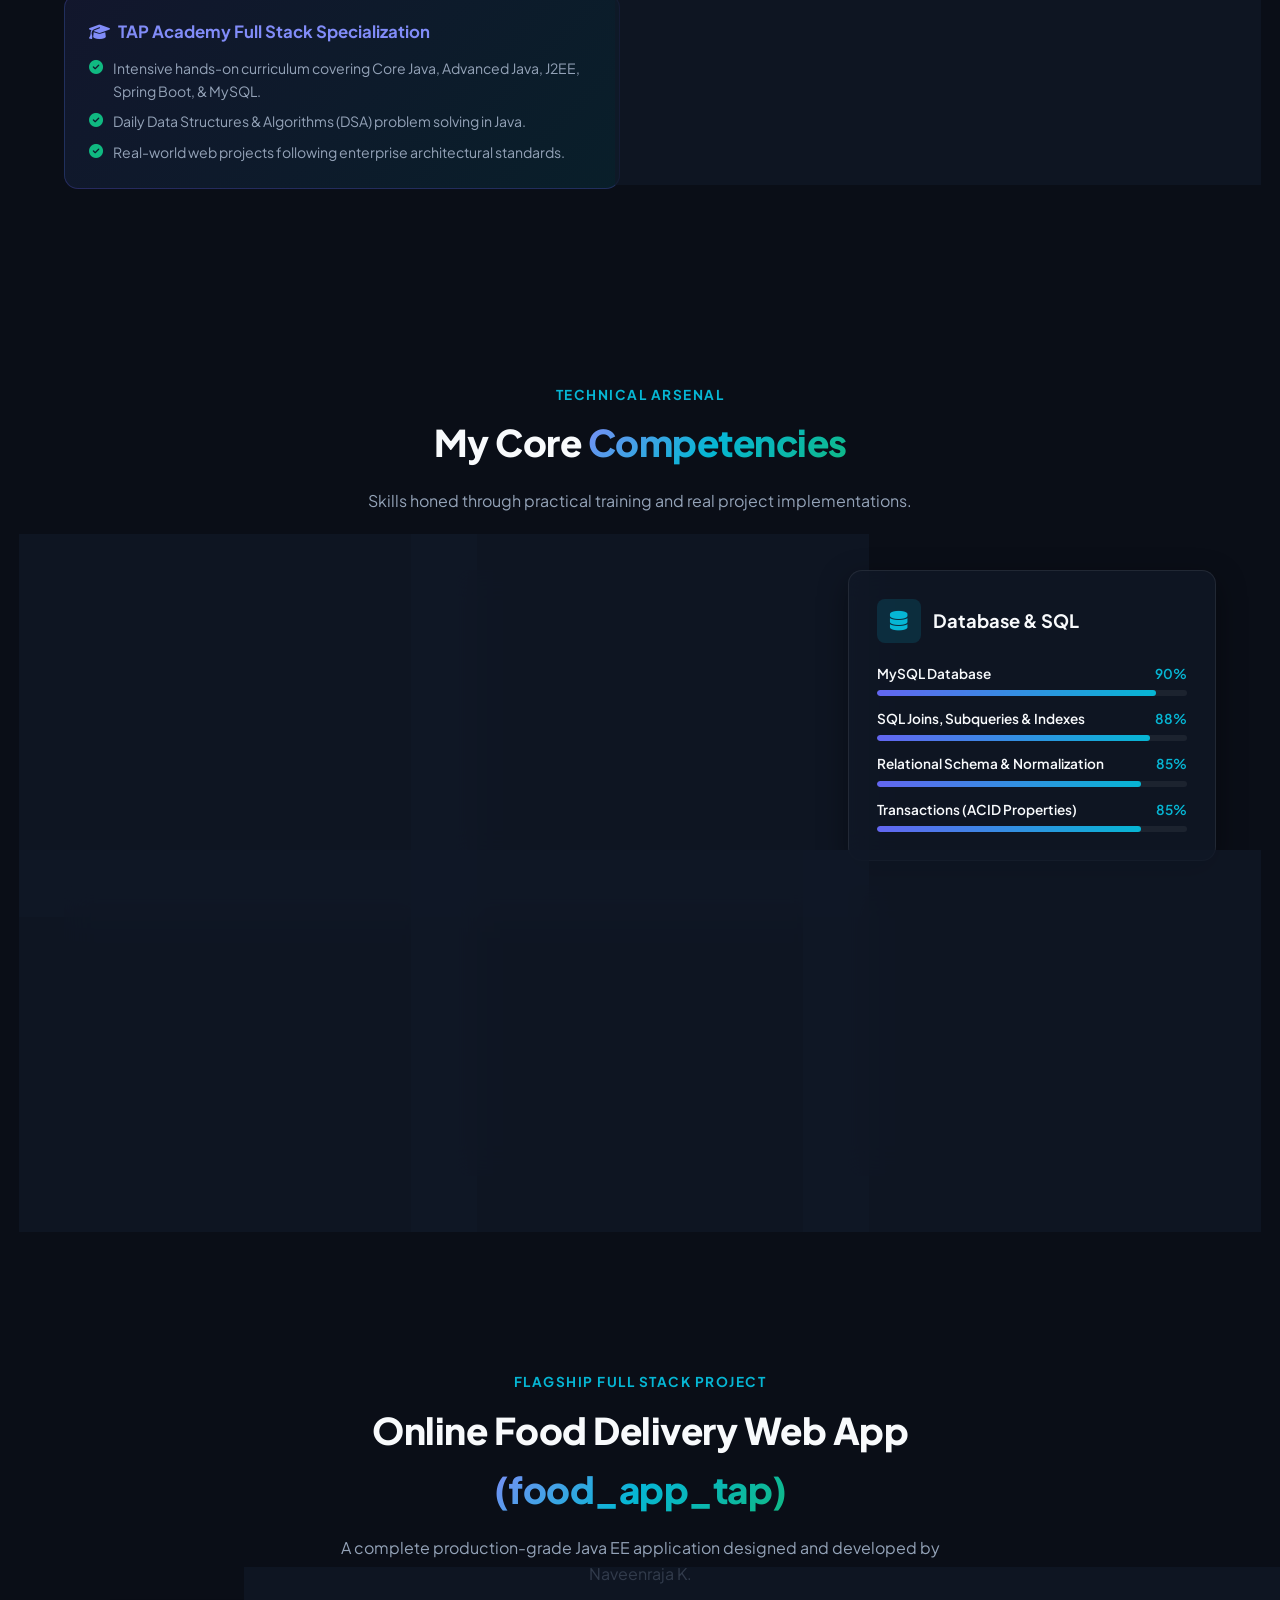
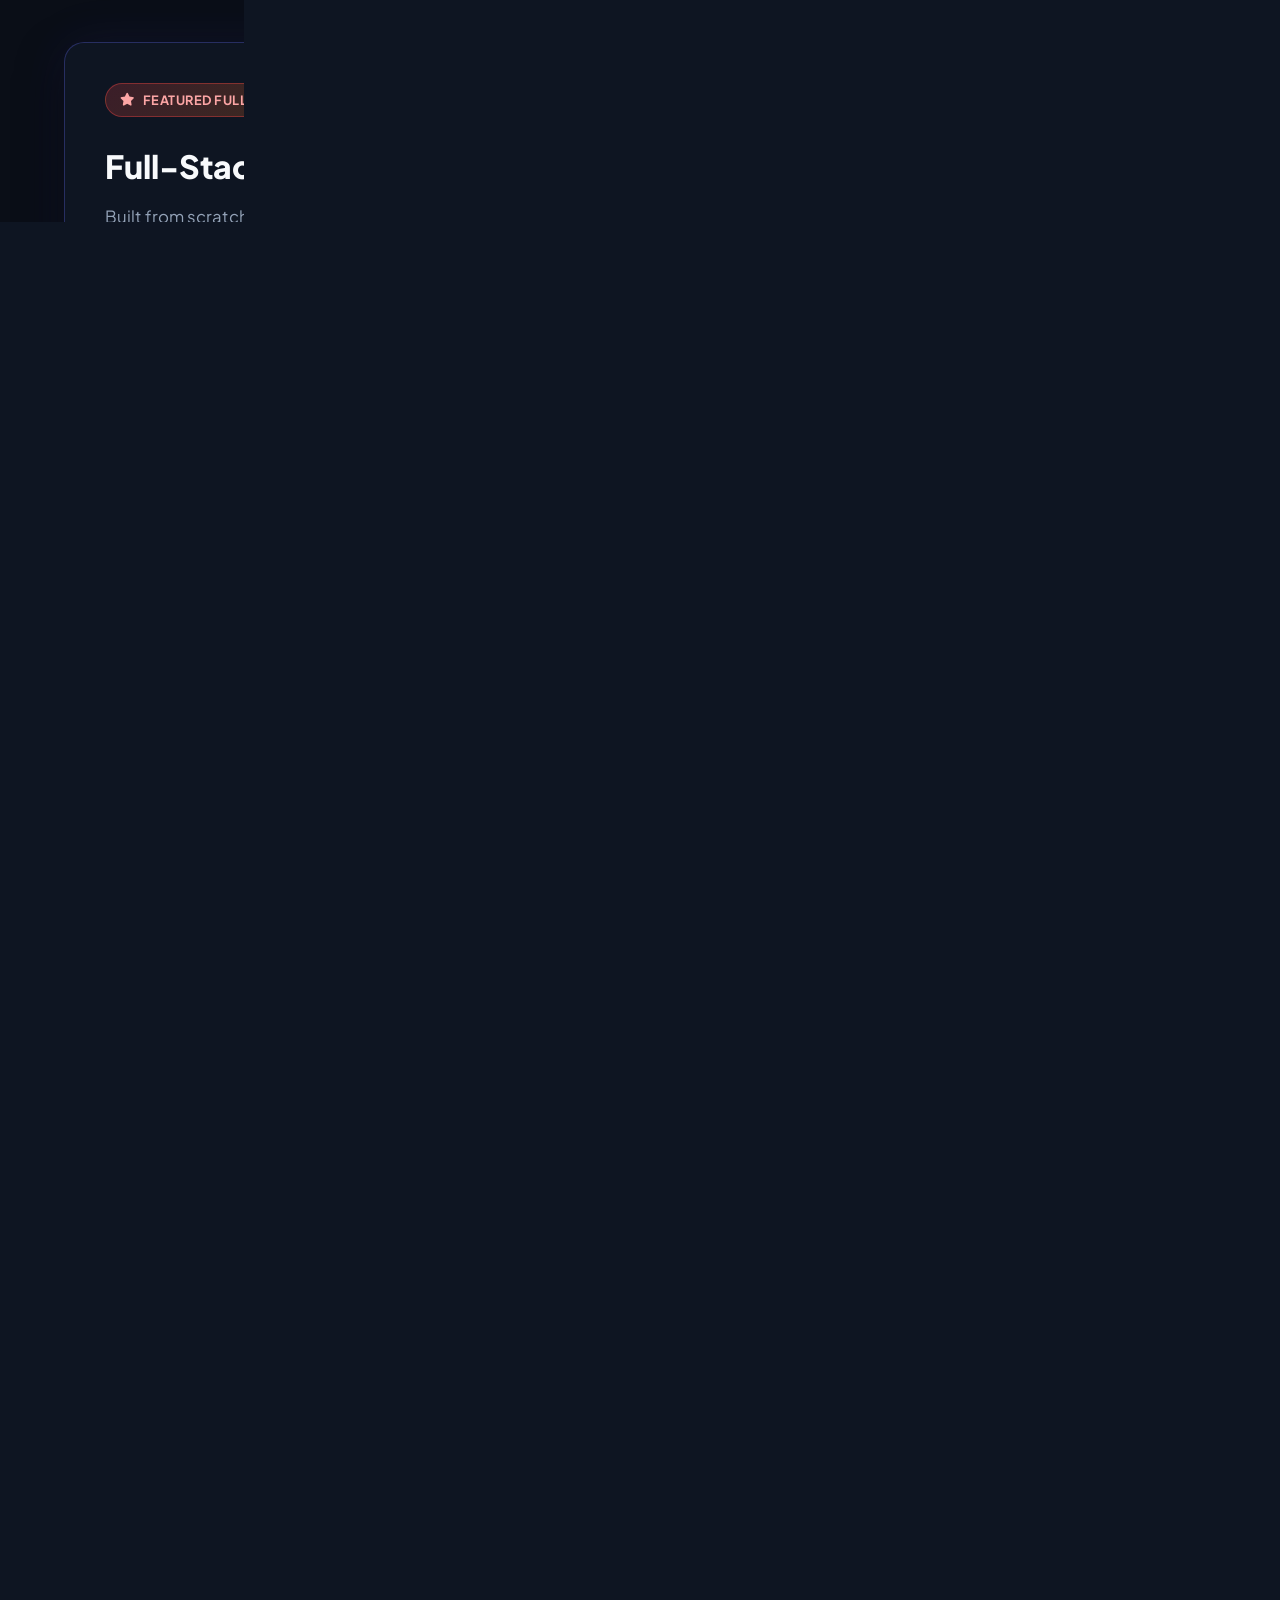
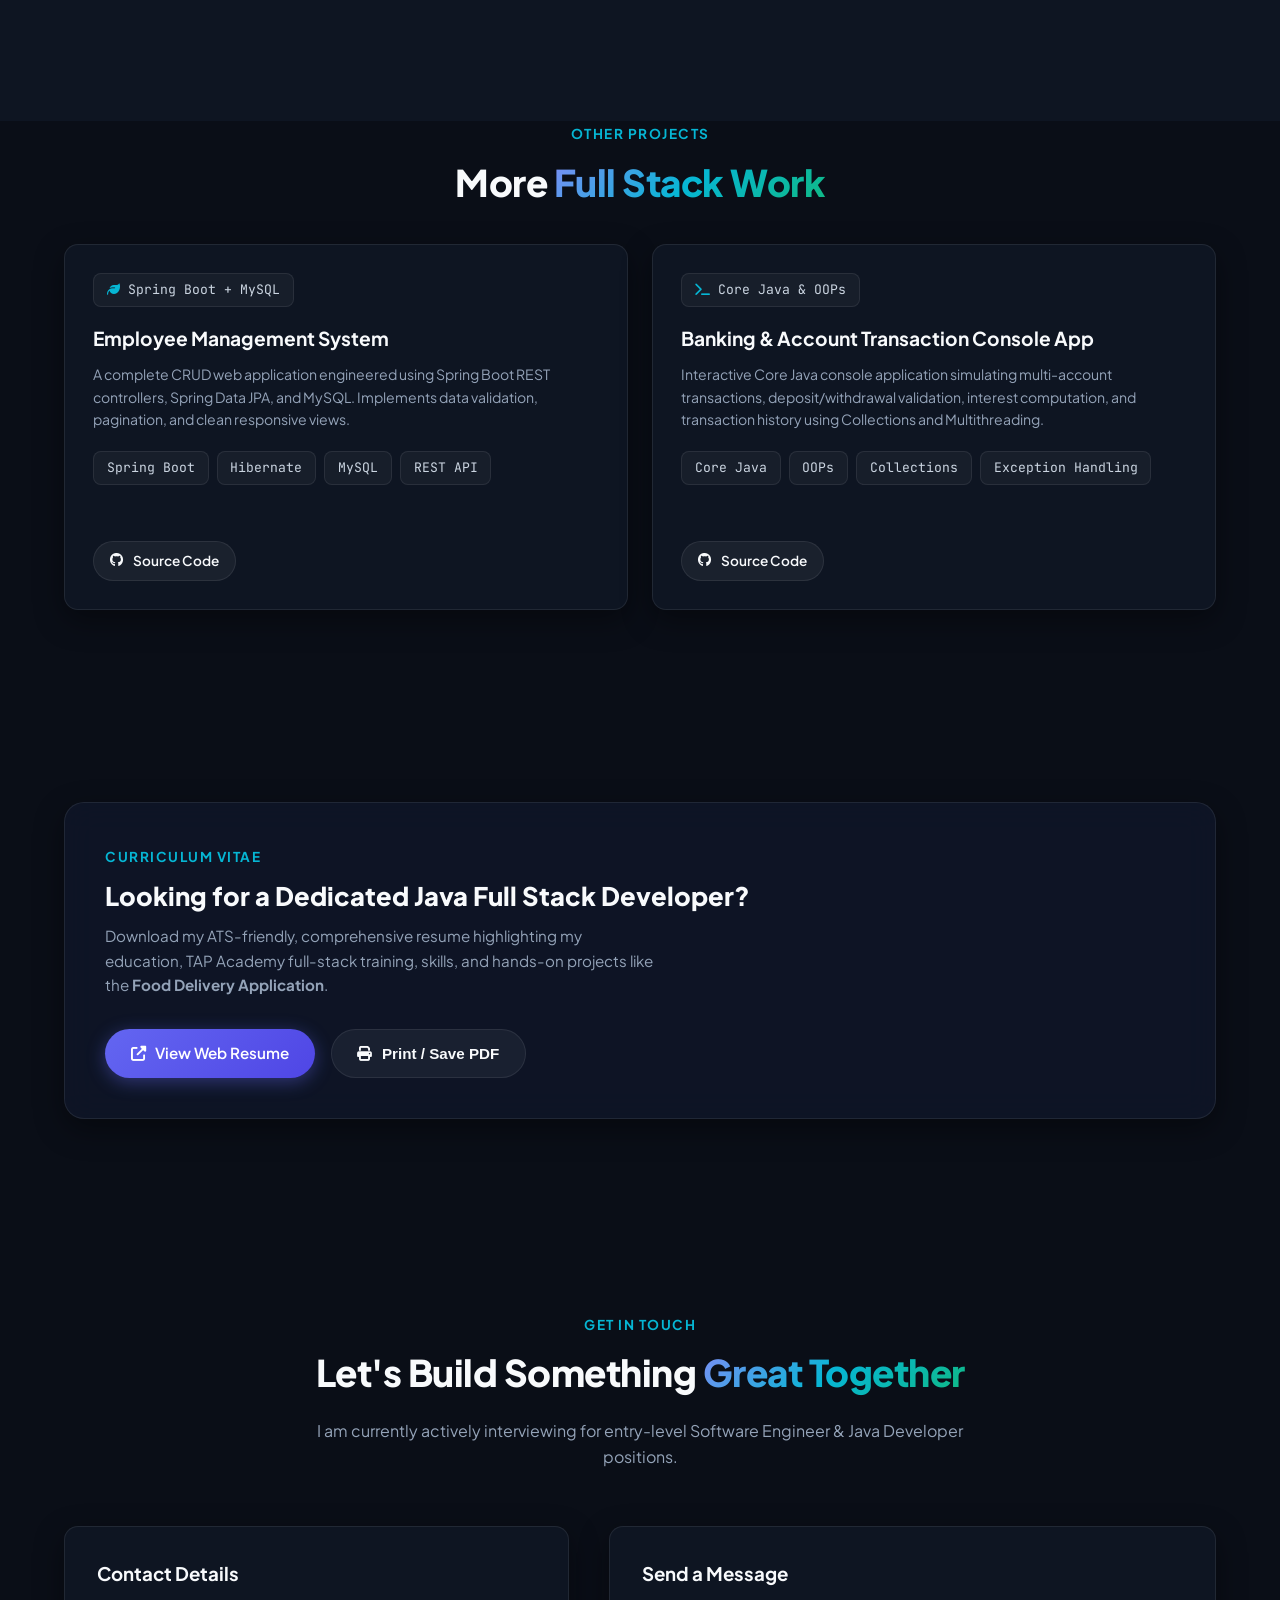
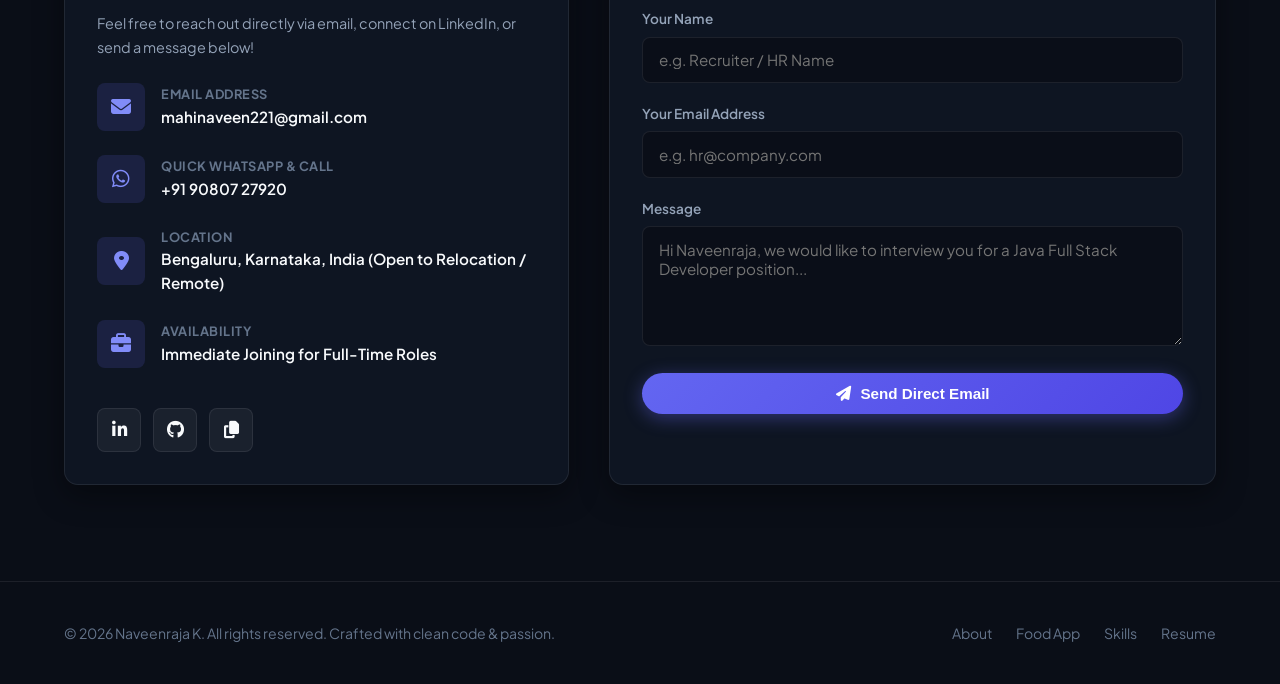
==== commit 0cd2d10d: "Update location to Bengaluru, Karnataka, India" ====
--- a/index.html
+++ b/index.html
@@ -685,7 +685,7 @@
             <div class="contact-icon"><i class="fas fa-map-marker-alt"></i></div>
             <div class="contact-details">
               <h5>Location</h5>
-              <p>Chennai / Thirumazhisai, Tamil Nadu (Open to Relocation / Remote)</p>
+              <p>Bengaluru, Karnataka, India (Open to Relocation / Remote)</p>
             </div>
           </div>
 
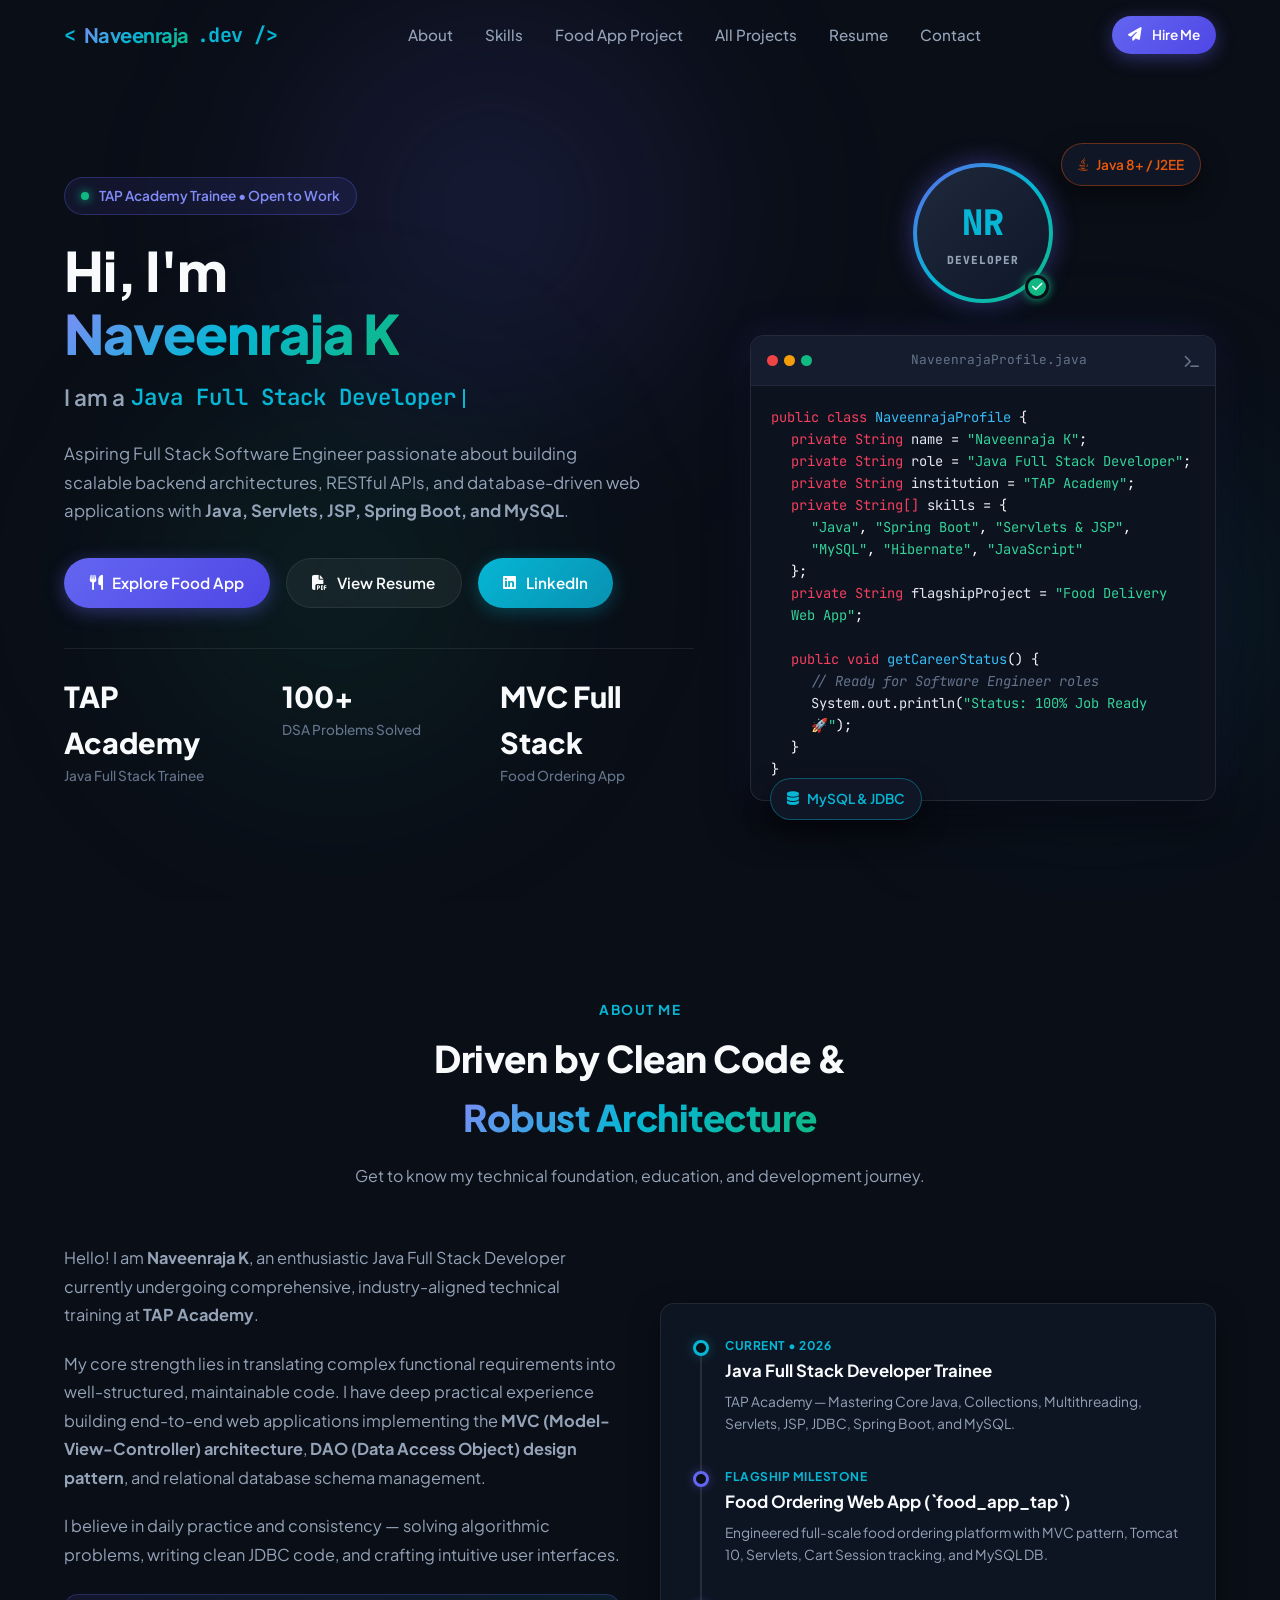
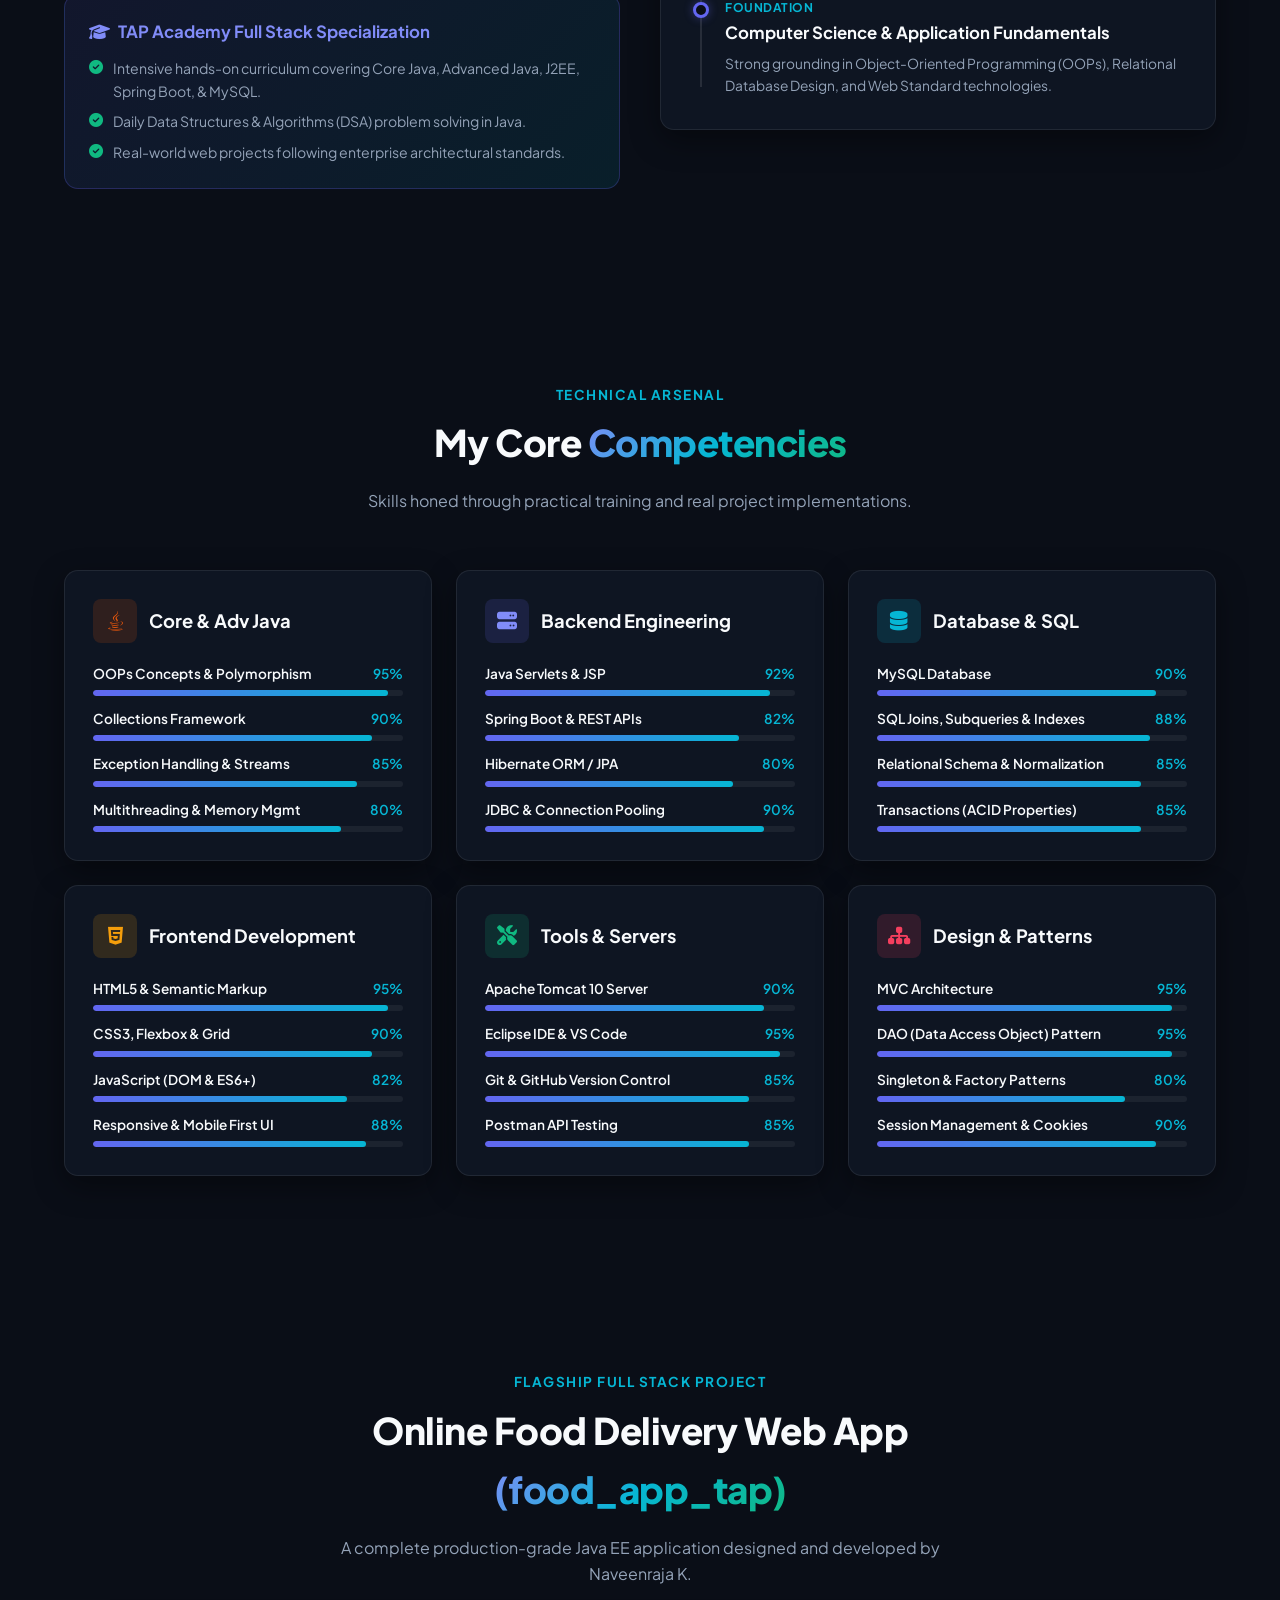
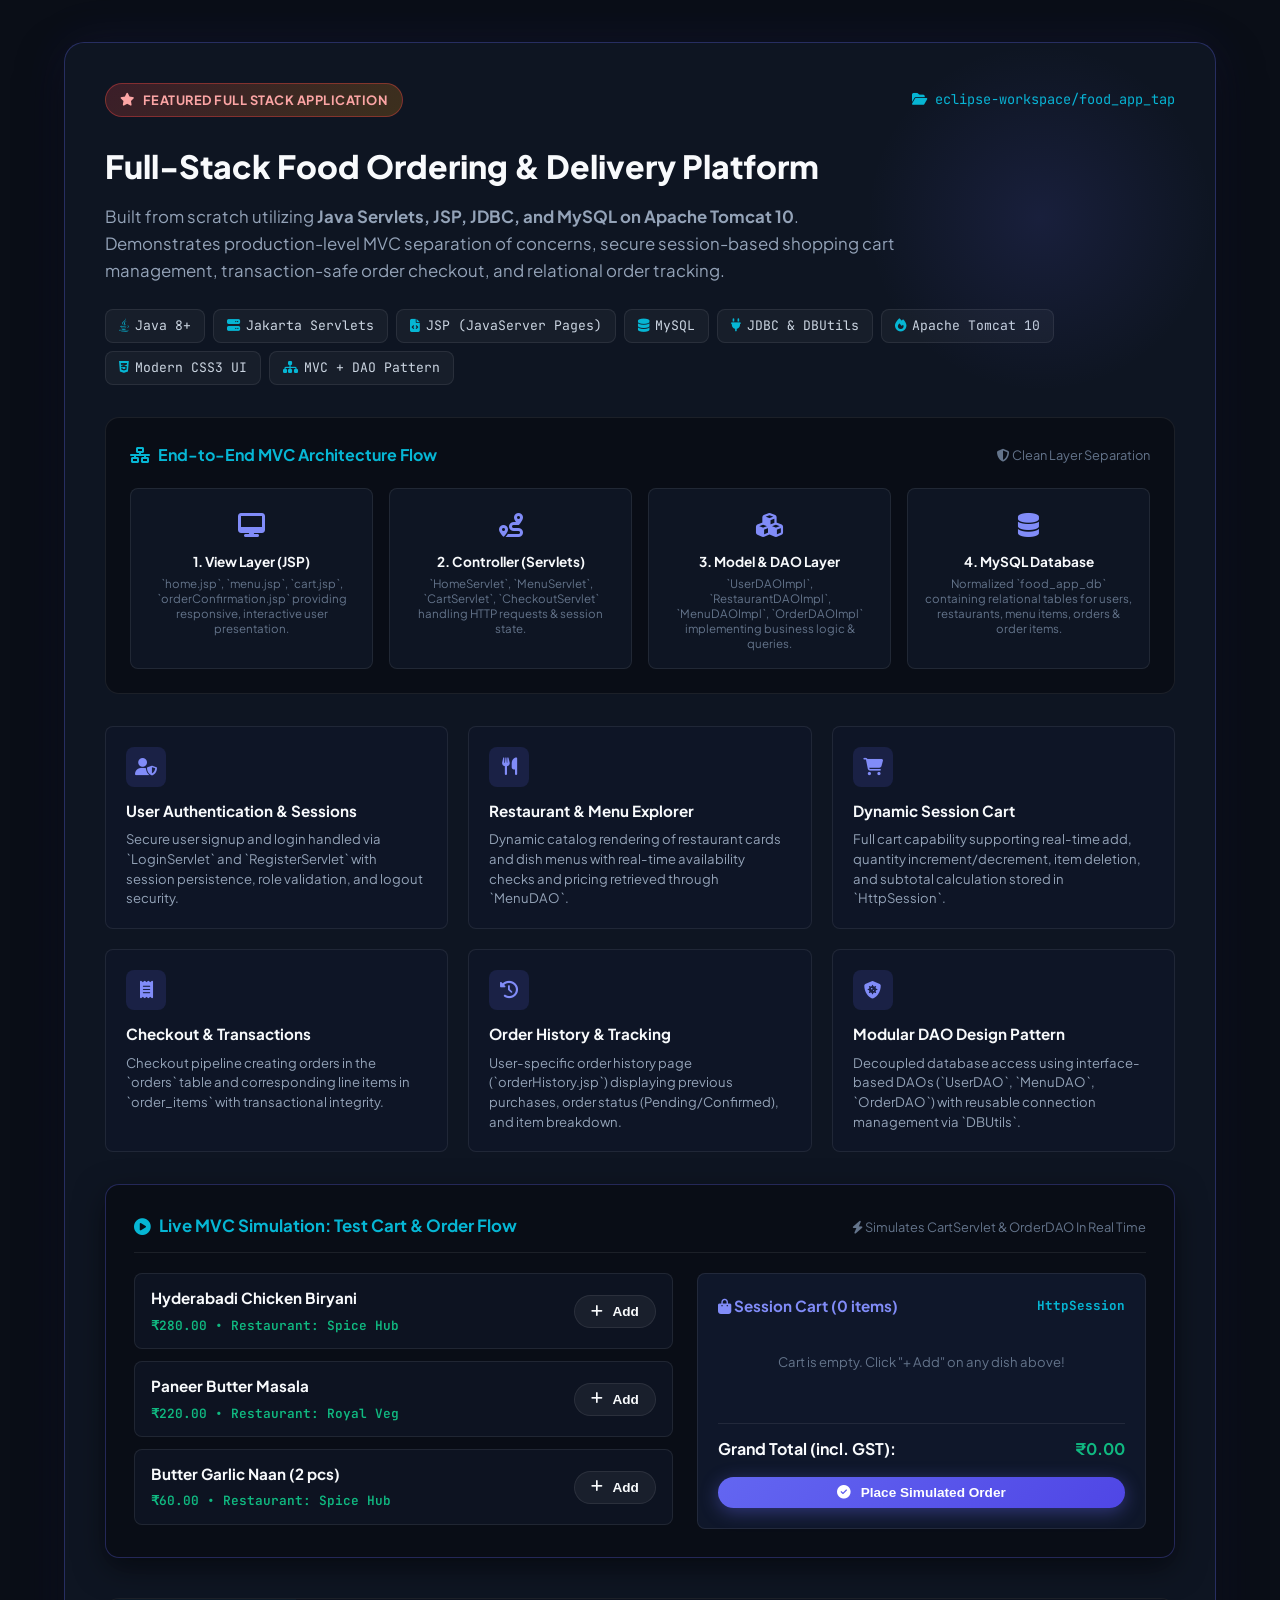
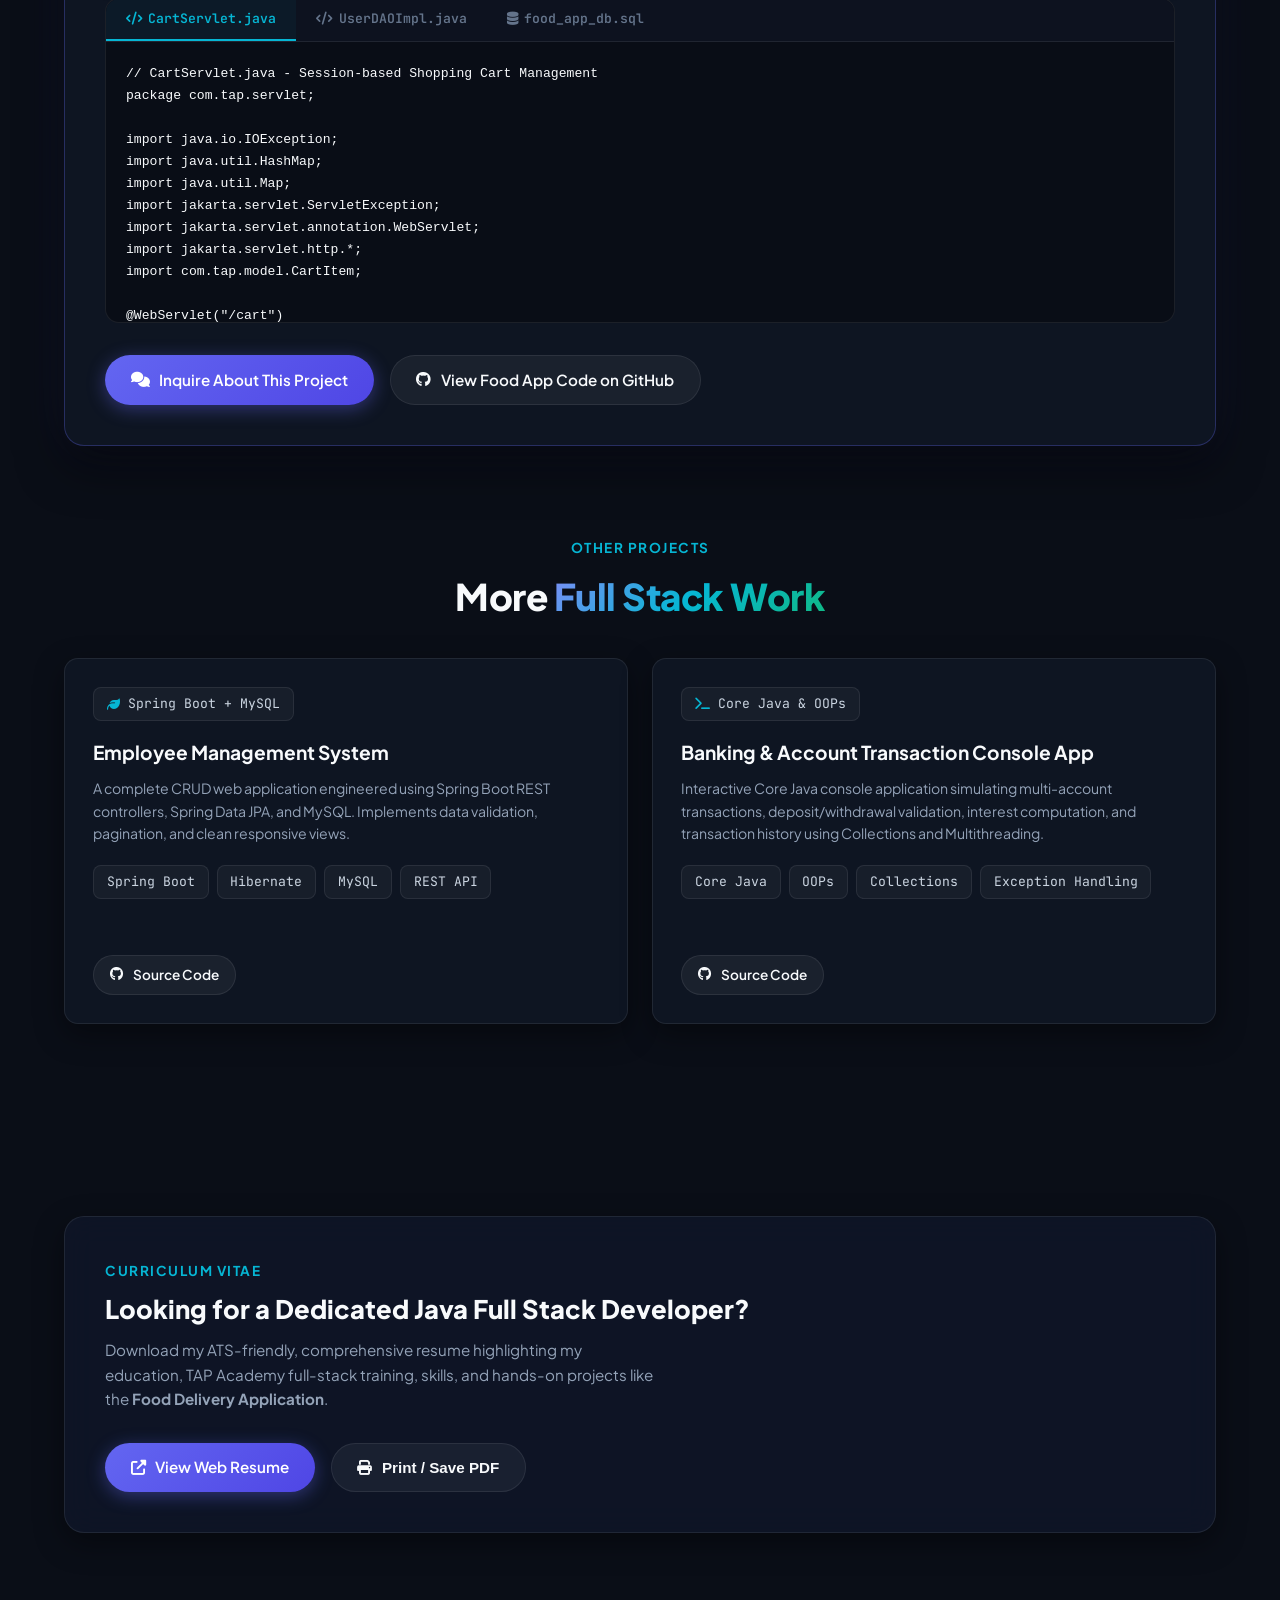
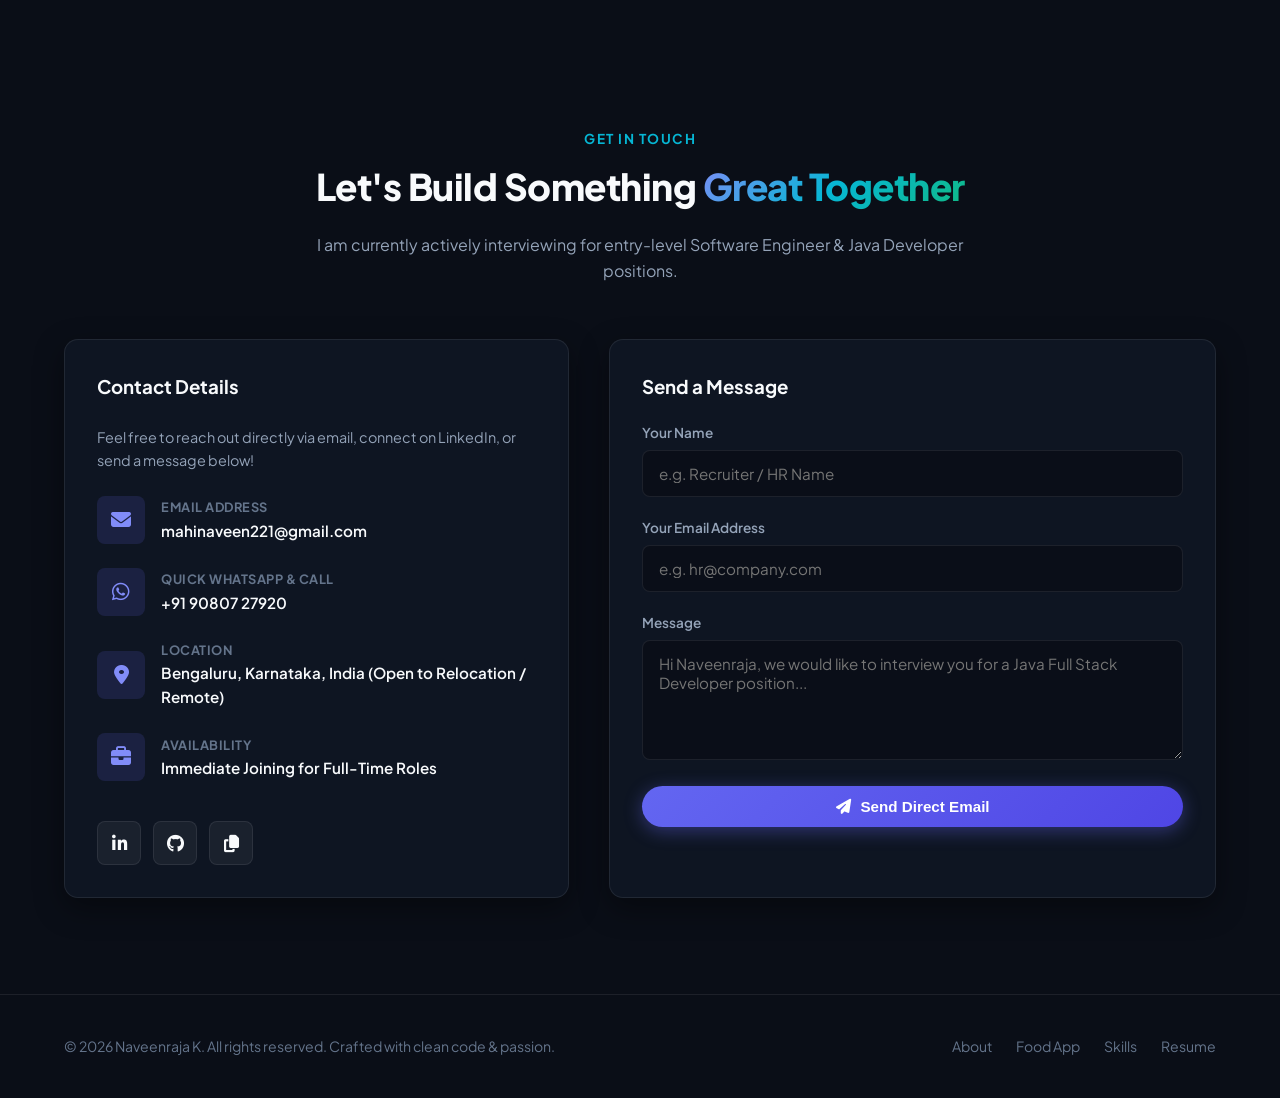
==== commit 7dac8688: "Add interactive Food App MVC simulator and verified GitHub repo links" ====
--- a/index.html
+++ b/index.html
@@ -498,6 +498,78 @@
           </div>
         </div>
 
+        <!-- Interactive MVC Simulation Sandbox -->
+        <div class="simulator-container">
+          <div class="sim-header">
+            <h4><i class="fas fa-play-circle"></i> Live MVC Simulation: Test Cart & Order Flow</h4>
+            <span style="font-size: 0.8rem; color: var(--text-subtle);"><i class="fas fa-bolt"></i> Simulates CartServlet & OrderDAO In Real Time</span>
+          </div>
+
+          <div class="sim-grid">
+            <div class="sim-menu-list">
+              <div class="sim-menu-item">
+                <div class="sim-item-info">
+                  <h5>Hyderabadi Chicken Biryani</h5>
+                  <span>₹280.00 &bull; Restaurant: Spice Hub</span>
+                </div>
+                <button class="btn btn-secondary btn-sm" onclick="addToSimCart('Hyderabadi Chicken Biryani', 280)">
+                  <i class="fas fa-plus"></i> Add
+                </button>
+              </div>
+
+              <div class="sim-menu-item">
+                <div class="sim-item-info">
+                  <h5>Paneer Butter Masala</h5>
+                  <span>₹220.00 &bull; Restaurant: Royal Veg</span>
+                </div>
+                <button class="btn btn-secondary btn-sm" onclick="addToSimCart('Paneer Butter Masala', 220)">
+                  <i class="fas fa-plus"></i> Add
+                </button>
+              </div>
+
+              <div class="sim-menu-item">
+                <div class="sim-item-info">
+                  <h5>Butter Garlic Naan (2 pcs)</h5>
+                  <span>₹60.00 &bull; Restaurant: Spice Hub</span>
+                </div>
+                <button class="btn btn-secondary btn-sm" onclick="addToSimCart('Butter Garlic Naan (2 pcs)', 60)">
+                  <i class="fas fa-plus"></i> Add
+                </button>
+              </div>
+            </div>
+
+            <!-- Cart Session State Visualizer -->
+            <div class="sim-cart-box">
+              <div>
+                <div class="sim-cart-title">
+                  <span><i class="fas fa-shopping-bag"></i> Session Cart (<span id="sim-cart-count">0</span> items)</span>
+                  <small style="color: var(--secondary); font-family: var(--font-code);">HttpSession</small>
+                </div>
+                <div class="sim-cart-items-list" id="sim-cart-items">
+                  <div style="color: #64748b; font-size: 0.82rem; text-align: center; padding-top: 20px;">
+                    Cart is empty. Click "+ Add" on any dish above!
+                  </div>
+                </div>
+              </div>
+
+              <div>
+                <div class="sim-cart-total">
+                  <span>Grand Total (incl. GST):</span>
+                  <span id="sim-cart-total-val" style="color: var(--accent);">₹0.00</span>
+                </div>
+                <button class="btn btn-primary btn-sm" style="width: 100%;" onclick="checkoutSimOrder()" id="sim-checkout-btn">
+                  <i class="fas fa-check-circle"></i> Place Simulated Order
+                </button>
+                <div class="sim-order-badge" id="sim-order-success">
+                  <strong><i class="fas fa-badge-check"></i> Order Placed Successfully!</strong><br>
+                  Order ID: <span id="sim-order-id" style="font-family: var(--font-code); color: #fff;">#TAP-9481</span><br>
+                  <small>Dispatched via <code>CheckoutServlet</code> ➔ Persisted to <code>orders</code> & <code>order_items</code> tables.</small>
+                </div>
+              </div>
+            </div>
+          </div>
+        </div>
+
         <!-- Interactive Code Snippets Inspector -->
         <div class="code-preview-card">
           <div class="code-tabs">
@@ -556,8 +628,8 @@
           <a href="#contact" class="btn btn-primary">
             <i class="fas fa-comments"></i> Inquire About This Project
           </a>
-          <a href="https://github.com/mahinaveen221" target="_blank" class="btn btn-secondary">
-            <i class="fab fa-github"></i> View GitHub Repository
+          <a href="https://github.com/mahinaveen221-boop/food_app_tap" target="_blank" class="btn btn-secondary">
+            <i class="fab fa-github"></i> View Food App Code on GitHub
           </a>
         </div>
       </div>
--- a/style.css
+++ b/style.css
@@ -1345,3 +1345,153 @@
     gap: 1rem;
   }
 }
+
+/* ===================================================================
+   Interactive Food App Simulator
+   =================================================================== */
+.simulator-container {
+  background: #090d16;
+  border: 1px solid rgba(99, 102, 241, 0.3);
+  border-radius: var(--radius-md);
+  padding: 1.75rem;
+  margin-bottom: 2.5rem;
+  box-shadow: 0 10px 30px rgba(0, 0, 0, 0.5);
+}
+
+.sim-header {
+  display: flex;
+  justify-content: space-between;
+  align-items: center;
+  flex-wrap: wrap;
+  gap: 1rem;
+  margin-bottom: 1.25rem;
+  padding-bottom: 0.75rem;
+  border-bottom: 1px solid var(--border-color);
+}
+
+.sim-header h4 {
+  color: var(--secondary);
+  font-size: 1.05rem;
+  font-weight: 700;
+  display: flex;
+  align-items: center;
+  gap: 0.5rem;
+}
+
+.sim-grid {
+  display: grid;
+  grid-template-columns: 1.2fr 1fr;
+  gap: 1.5rem;
+}
+
+.sim-menu-list {
+  display: flex;
+  flex-direction: column;
+  gap: 0.75rem;
+}
+
+.sim-menu-item {
+  display: flex;
+  justify-content: space-between;
+  align-items: center;
+  background: rgba(17, 24, 39, 0.7);
+  border: 1px solid var(--border-color);
+  padding: 0.75rem 1rem;
+  border-radius: var(--radius-sm);
+  transition: var(--transition);
+}
+
+.sim-menu-item:hover {
+  border-color: var(--secondary);
+  background: rgba(30, 41, 59, 0.8);
+}
+
+.sim-item-info h5 {
+  font-size: 0.95rem;
+  font-weight: 700;
+  color: var(--text-main);
+}
+
+.sim-item-info span {
+  font-size: 0.8rem;
+  color: var(--accent);
+  font-family: var(--font-code);
+  font-weight: 600;
+}
+
+.sim-cart-box {
+  background: #0f172a;
+  border: 1px solid rgba(255, 255, 255, 0.08);
+  border-radius: var(--radius-sm);
+  padding: 1.25rem;
+  display: flex;
+  flex-direction: column;
+  justify-content: space-between;
+}
+
+.sim-cart-title {
+  font-size: 0.95rem;
+  font-weight: 700;
+  color: var(--primary-light);
+  margin-bottom: 0.75rem;
+  display: flex;
+  align-items: center;
+  justify-content: space-between;
+}
+
+.sim-cart-items-list {
+  display: flex;
+  flex-direction: column;
+  gap: 0.5rem;
+  min-height: 80px;
+  max-height: 140px;
+  overflow-y: auto;
+  margin-bottom: 0.75rem;
+}
+
+.sim-cart-row {
+  display: flex;
+  justify-content: space-between;
+  align-items: center;
+  font-size: 0.85rem;
+  color: #cbd5e1;
+  padding: 0.25rem 0;
+  border-bottom: 1px dashed rgba(255, 255, 255, 0.05);
+}
+
+.sim-cart-row button {
+  background: none;
+  border: none;
+  color: #ef4444;
+  cursor: pointer;
+  padding: 0 4px;
+}
+
+.sim-cart-total {
+  border-top: 1px solid var(--border-color);
+  padding-top: 0.75rem;
+  display: flex;
+  justify-content: space-between;
+  font-weight: 700;
+  font-size: 1rem;
+  color: var(--text-main);
+  margin-bottom: 1rem;
+}
+
+.sim-order-badge {
+  background: rgba(16, 185, 129, 0.15);
+  border: 1px solid var(--accent);
+  color: #a7f3d0;
+  padding: 0.75rem;
+  border-radius: var(--radius-sm);
+  font-size: 0.82rem;
+  margin-top: 0.75rem;
+  display: none;
+  line-height: 1.4;
+}
+
+@media (max-width: 768px) {
+  .sim-grid {
+    grid-template-columns: 1fr;
+  }
+}
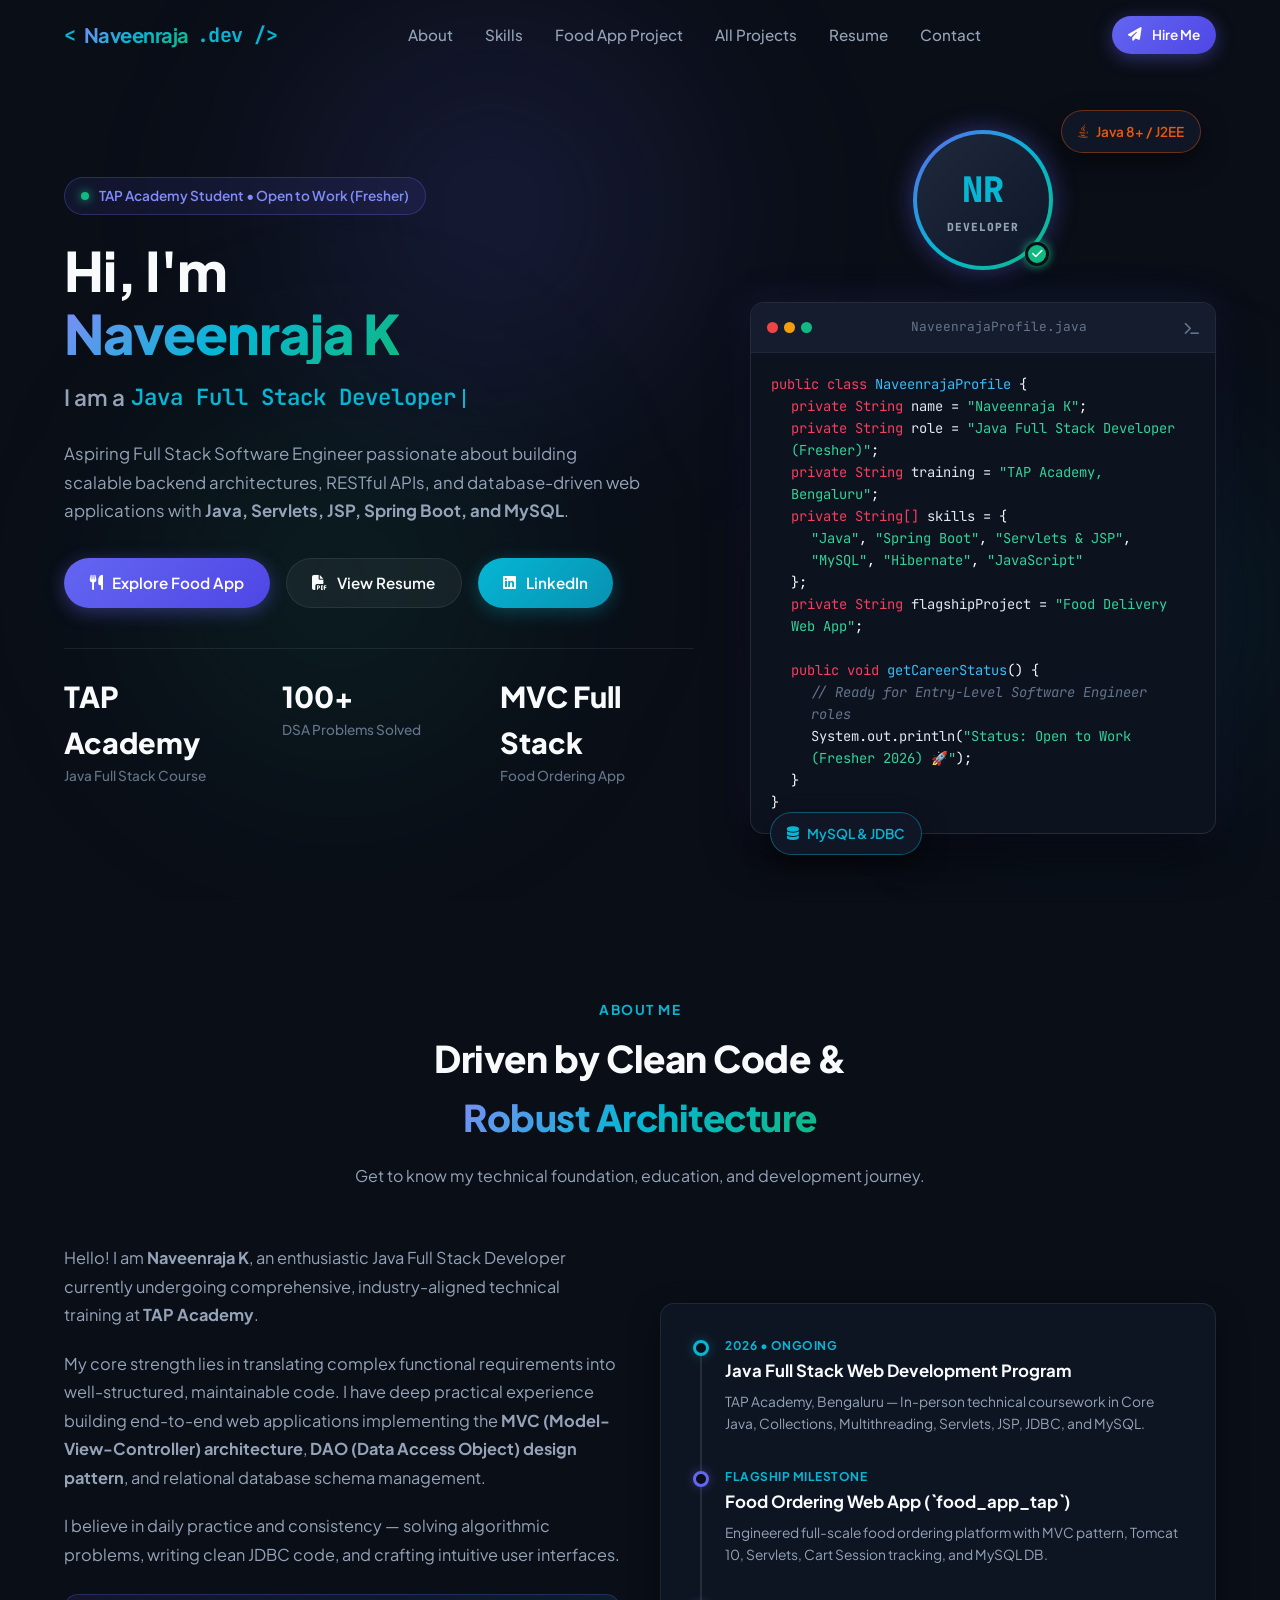
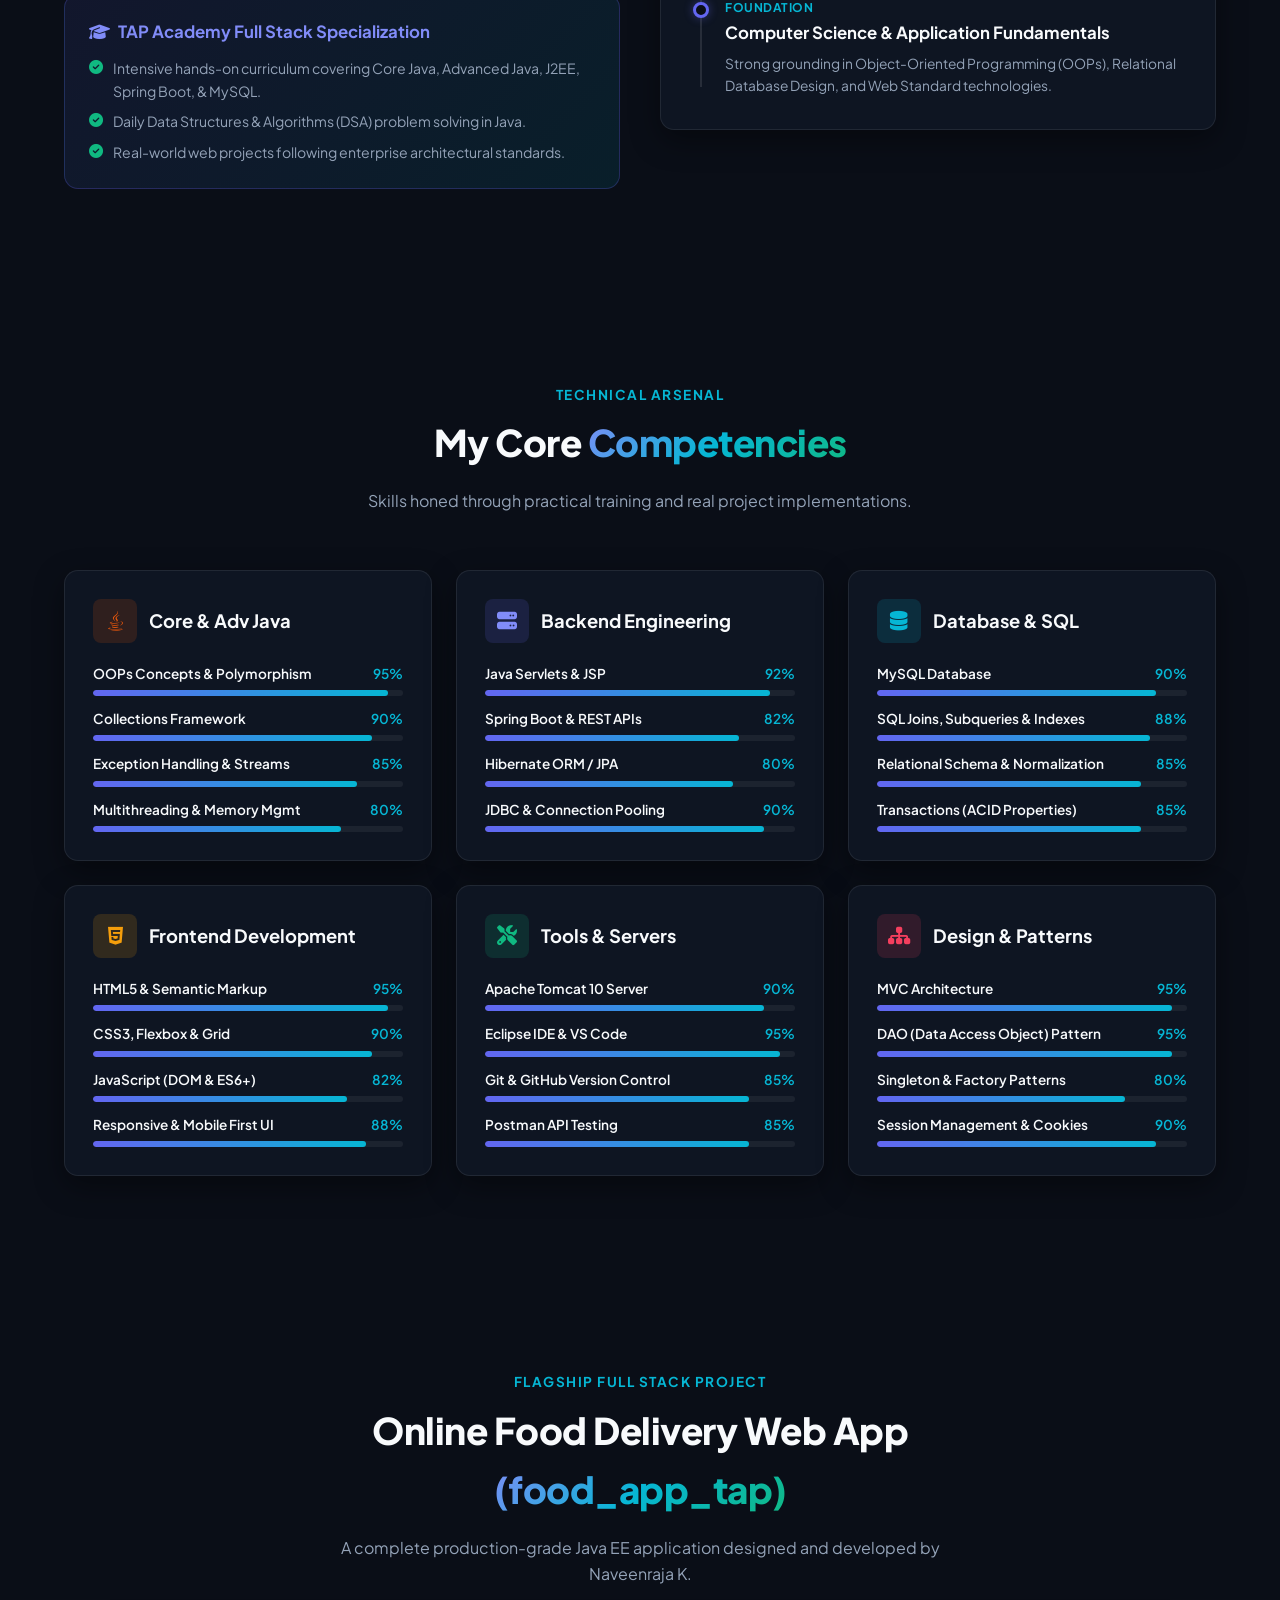
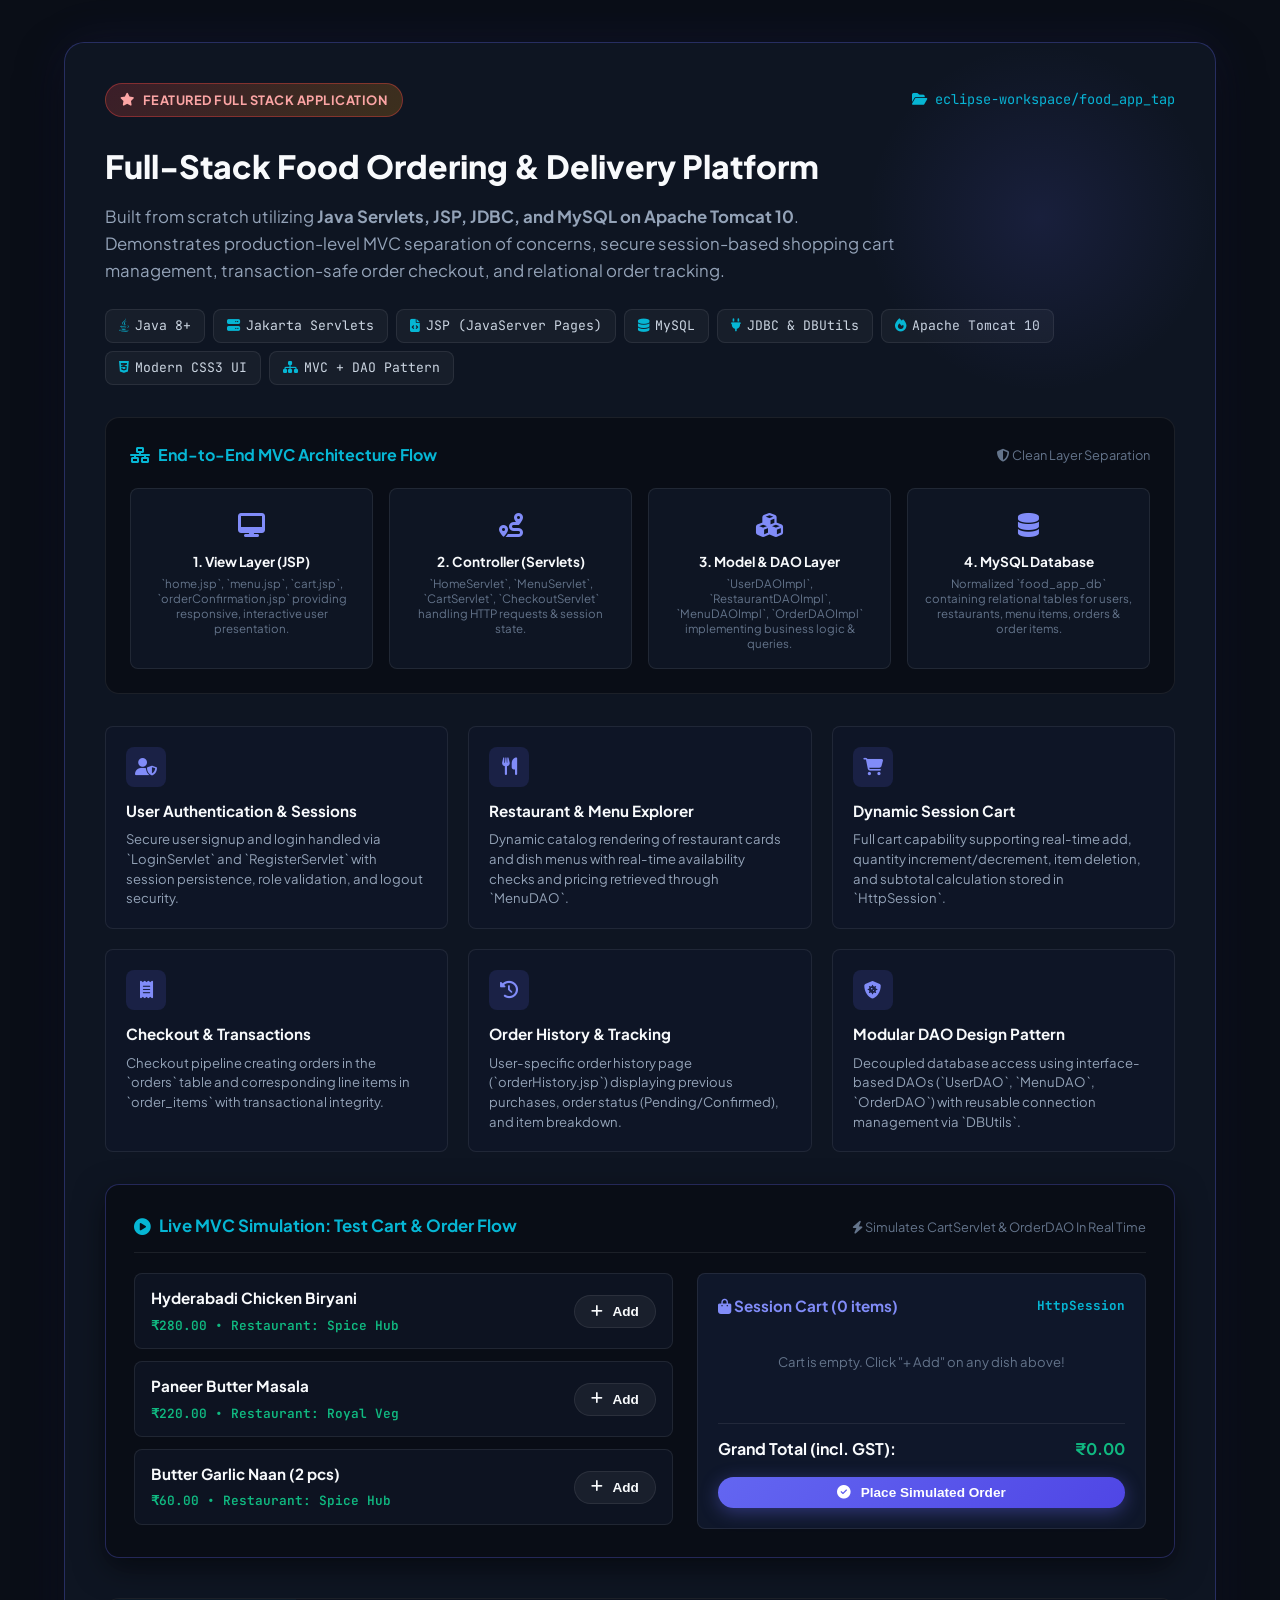
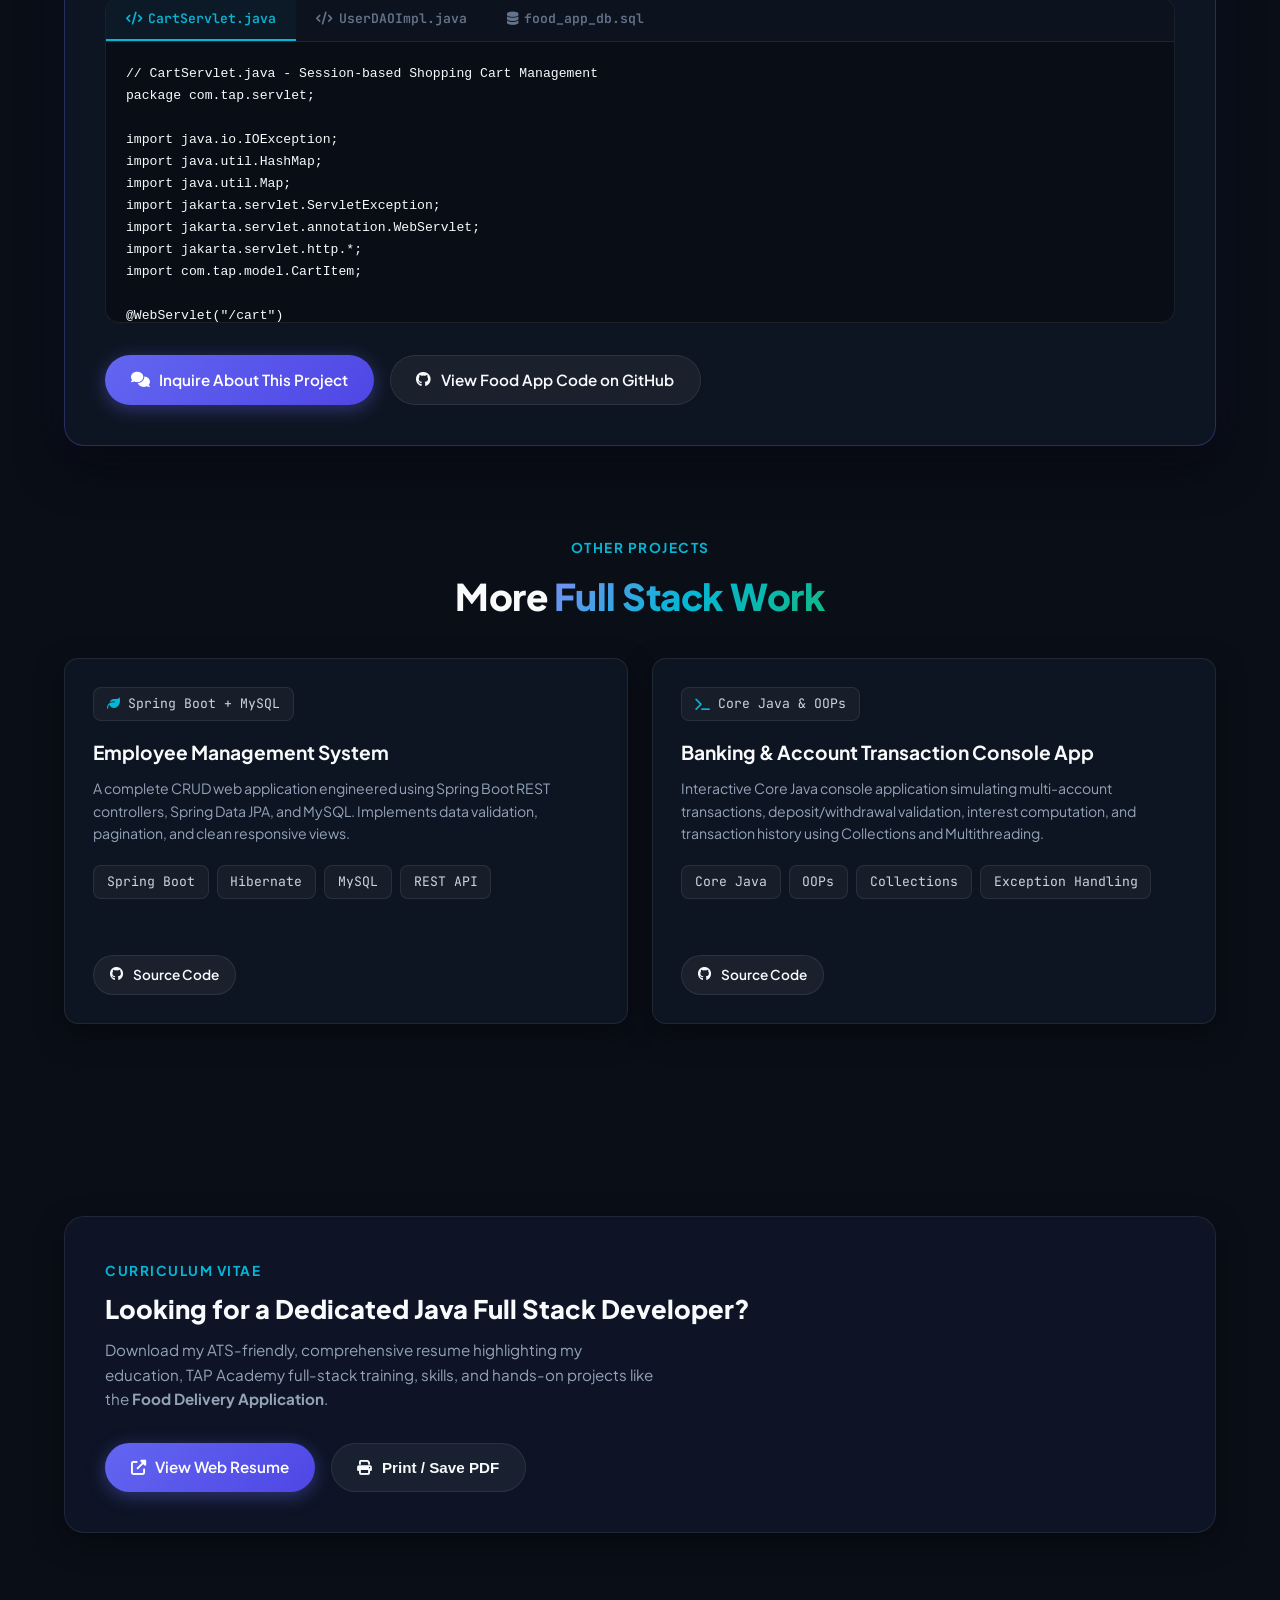
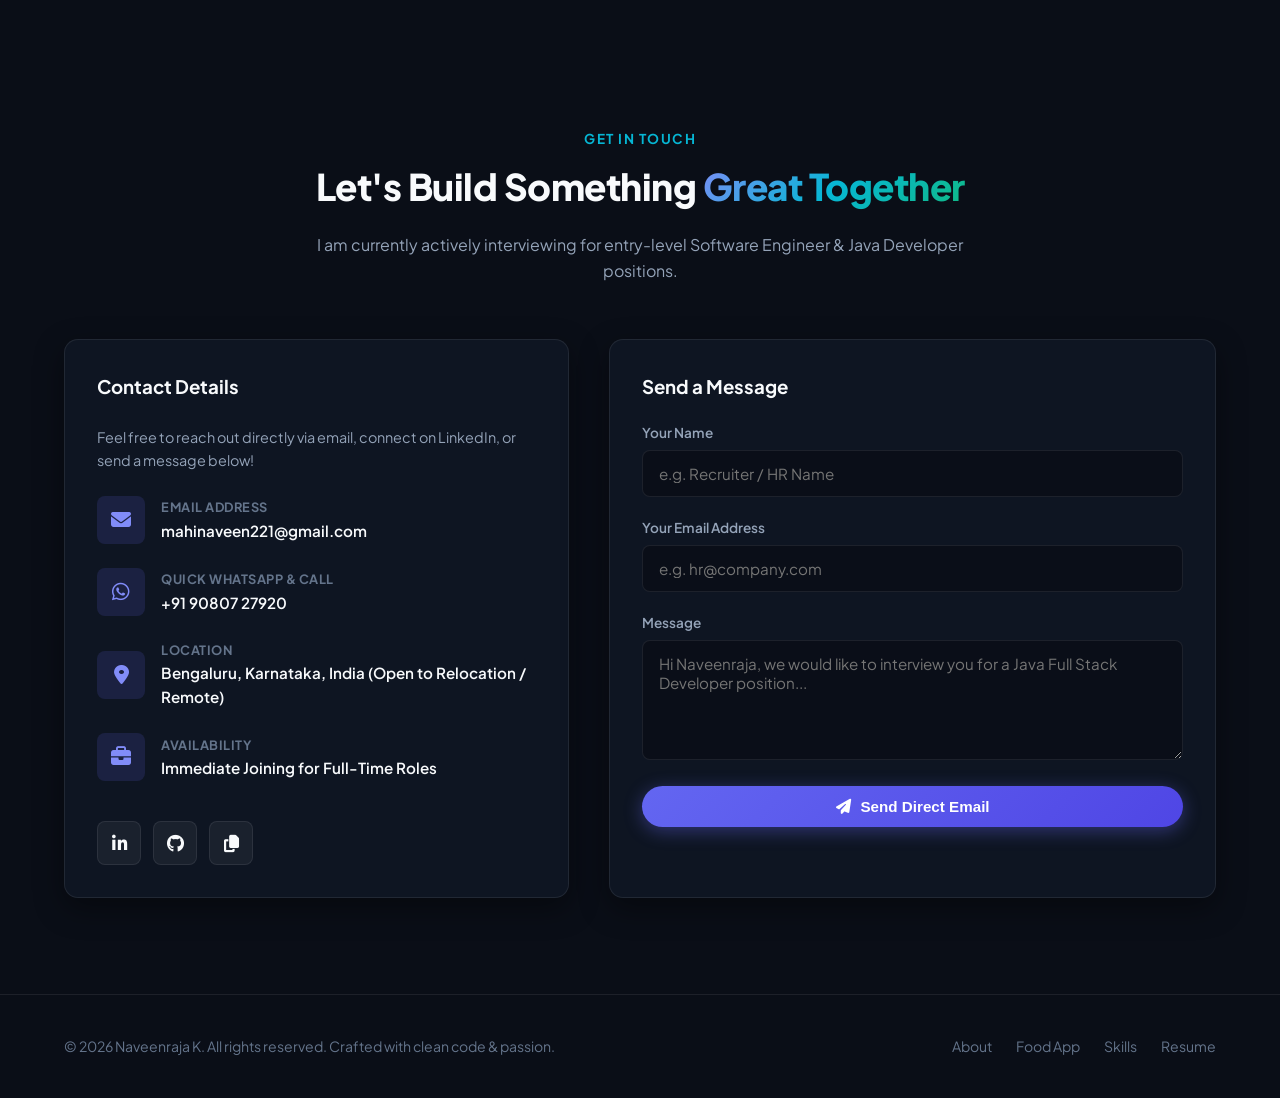
==== commit 27116f7f: "Fix resume and portfolio: update to Fresher status and TAP Academy technical coursework framing" ====
--- a/index.html
+++ b/index.html
@@ -3,8 +3,8 @@
 <head>
   <meta charset="UTF-8">
   <meta name="viewport" content="width=device-width, initial-scale=1.0">
-  <title>Naveenraja K | Java Full Stack Developer Portfolio</title>
-  <meta name="description" content="Portfolio of Naveenraja K - Java Full Stack Developer, TAP Academy Trainee. Specializing in Core Java, Spring Boot, Servlets, JSP, and MySQL. Featured Project: Food Delivery Application.">
+  <title>Naveenraja K | Java Full Stack Developer (Fresher)</title>
+  <meta name="description" content="Portfolio of Naveenraja K - Entry-Level Java Full Stack Developer & Computer Science Fresher (2026 Batch), learning at TAP Academy. Core Java, Servlets, JSP, JDBC, MySQL. Featured Project: Food Delivery Application.">
   <link rel="preconnect" href="https://fonts.googleapis.com">
   <link rel="preconnect" href="https://fonts.gstatic.com" crossorigin>
   <link href="https://fonts.googleapis.com/css2?family=JetBrains+Mono:wght@400;500;600;700&family=Plus+Jakarta+Sans:wght@300;400;500;600;700;800&display=swap" rel="stylesheet">
@@ -53,7 +53,7 @@
       <div class="hero-content">
         <div class="hero-badge">
           <span class="pulse-dot"></span>
-          <span>TAP Academy Trainee &bull; Open to Work</span>
+          <span>TAP Academy Student &bull; Open to Work (Fresher)</span>
         </div>
 
         <h1 class="hero-name">
@@ -87,7 +87,7 @@
         <div class="hero-stats-row">
           <div class="stat-item">
             <h3>TAP Academy</h3>
-            <p>Java Full Stack Trainee</p>
+            <p>Java Full Stack Course</p>
           </div>
           <div class="stat-item">
             <h3>100+</h3>
@@ -130,8 +130,8 @@
           <div class="terminal-body">
             <p><span class="code-keyword">public class</span> <span class="code-class">NaveenrajaProfile</span> {</p>
             <p style="padding-left: 1.25rem;"><span class="code-keyword">private String</span> <span class="code-var">name</span> = <span class="code-str">"Naveenraja K"</span>;</p>
-            <p style="padding-left: 1.25rem;"><span class="code-keyword">private String</span> <span class="code-var">role</span> = <span class="code-str">"Java Full Stack Developer"</span>;</p>
-            <p style="padding-left: 1.25rem;"><span class="code-keyword">private String</span> <span class="code-var">institution</span> = <span class="code-str">"TAP Academy"</span>;</p>
+            <p style="padding-left: 1.25rem;"><span class="code-keyword">private String</span> <span class="code-var">role</span> = <span class="code-str">"Java Full Stack Developer (Fresher)"</span>;</p>
+            <p style="padding-left: 1.25rem;"><span class="code-keyword">private String</span> <span class="code-var">training</span> = <span class="code-str">"TAP Academy, Bengaluru"</span>;</p>
             <p style="padding-left: 1.25rem;"><span class="code-keyword">private String[]</span> <span class="code-var">skills</span> = {</p>
             <p style="padding-left: 2.5rem;"><span class="code-str">"Java"</span>, <span class="code-str">"Spring Boot"</span>, <span class="code-str">"Servlets & JSP"</span>,</p>
             <p style="padding-left: 2.5rem;"><span class="code-str">"MySQL"</span>, <span class="code-str">"Hibernate"</span>, <span class="code-str">"JavaScript"</span></p>
@@ -139,8 +139,8 @@
             <p style="padding-left: 1.25rem;"><span class="code-keyword">private String</span> <span class="code-var">flagshipProject</span> = <span class="code-str">"Food Delivery Web App"</span>;</p>
             <br>
             <p style="padding-left: 1.25rem;"><span class="code-keyword">public void</span> <span class="code-class">getCareerStatus</span>() {</p>
-            <p style="padding-left: 2.5rem;"><span class="code-comment">// Ready for Software Engineer roles</span></p>
-            <p style="padding-left: 2.5rem;"><span class="code-var">System</span>.<span class="code-var">out</span>.<span class="code-var">println</span>(<span class="code-str">"Status: 100% Job Ready 🚀"</span>);</p>
+            <p style="padding-left: 2.5rem;"><span class="code-comment">// Ready for Entry-Level Software Engineer roles</span></p>
+            <p style="padding-left: 2.5rem;"><span class="code-var">System</span>.<span class="code-var">out</span>.<span class="code-var">println</span>(<span class="code-str">"Status: Open to Work (Fresher 2026) 🚀"</span>);</p>
             <p style="padding-left: 1.25rem;">}</p>
             <p>}</p>
           </div>
@@ -194,9 +194,9 @@
           <div class="timeline">
             <div class="timeline-item active">
               <div class="timeline-dot"></div>
-              <div class="timeline-date">Current &bull; 2026</div>
-              <h4 class="timeline-title">Java Full Stack Developer Trainee</h4>
-              <p class="timeline-desc">TAP Academy — Mastering Core Java, Collections, Multithreading, Servlets, JSP, JDBC, Spring Boot, and MySQL.</p>
+              <div class="timeline-date">2026 &bull; Ongoing</div>
+              <h4 class="timeline-title">Java Full Stack Web Development Program</h4>
+              <p class="timeline-desc">TAP Academy, Bengaluru — In-person technical coursework in Core Java, Collections, Multithreading, Servlets, JSP, JDBC, and MySQL.</p>
             </div>
 
             <div class="timeline-item">
@@ -661,7 +661,7 @@
               </div>
             </div>
             <div style="margin-top: 1.5rem; display: flex; gap: 0.75rem;">
-              <a href="https://github.com/mahinaveen221" target="_blank" class="btn btn-secondary btn-sm">
+              <a href="https://github.com/mahinaveen221-boop" target="_blank" class="btn btn-secondary btn-sm">
                 <i class="fab fa-github"></i> Source Code
               </a>
             </div>
@@ -686,7 +686,7 @@
               </div>
             </div>
             <div style="margin-top: 1.5rem; display: flex; gap: 0.75rem;">
-              <a href="https://github.com/mahinaveen221" target="_blank" class="btn btn-secondary btn-sm">
+              <a href="https://github.com/mahinaveen221-boop" target="_blank" class="btn btn-secondary btn-sm">
                 <i class="fab fa-github"></i> Source Code
               </a>
             </div>
@@ -771,7 +771,7 @@
 
           <div class="social-links-row">
             <a href="https://www.linkedin.com/in/naveen-raja-9843b0350/" target="_blank" class="social-btn" title="LinkedIn"><i class="fab fa-linkedin-in"></i></a>
-            <a href="https://github.com/mahinaveen221" target="_blank" class="social-btn" title="GitHub"><i class="fab fa-github"></i></a>
+            <a href="https://github.com/mahinaveen221-boop" target="_blank" class="social-btn" title="GitHub"><i class="fab fa-github"></i></a>
             <button onclick="copyEmail()" class="social-btn" title="Copy Email" style="cursor: pointer;"><i class="fas fa-copy"></i></button>
           </div>
         </div>
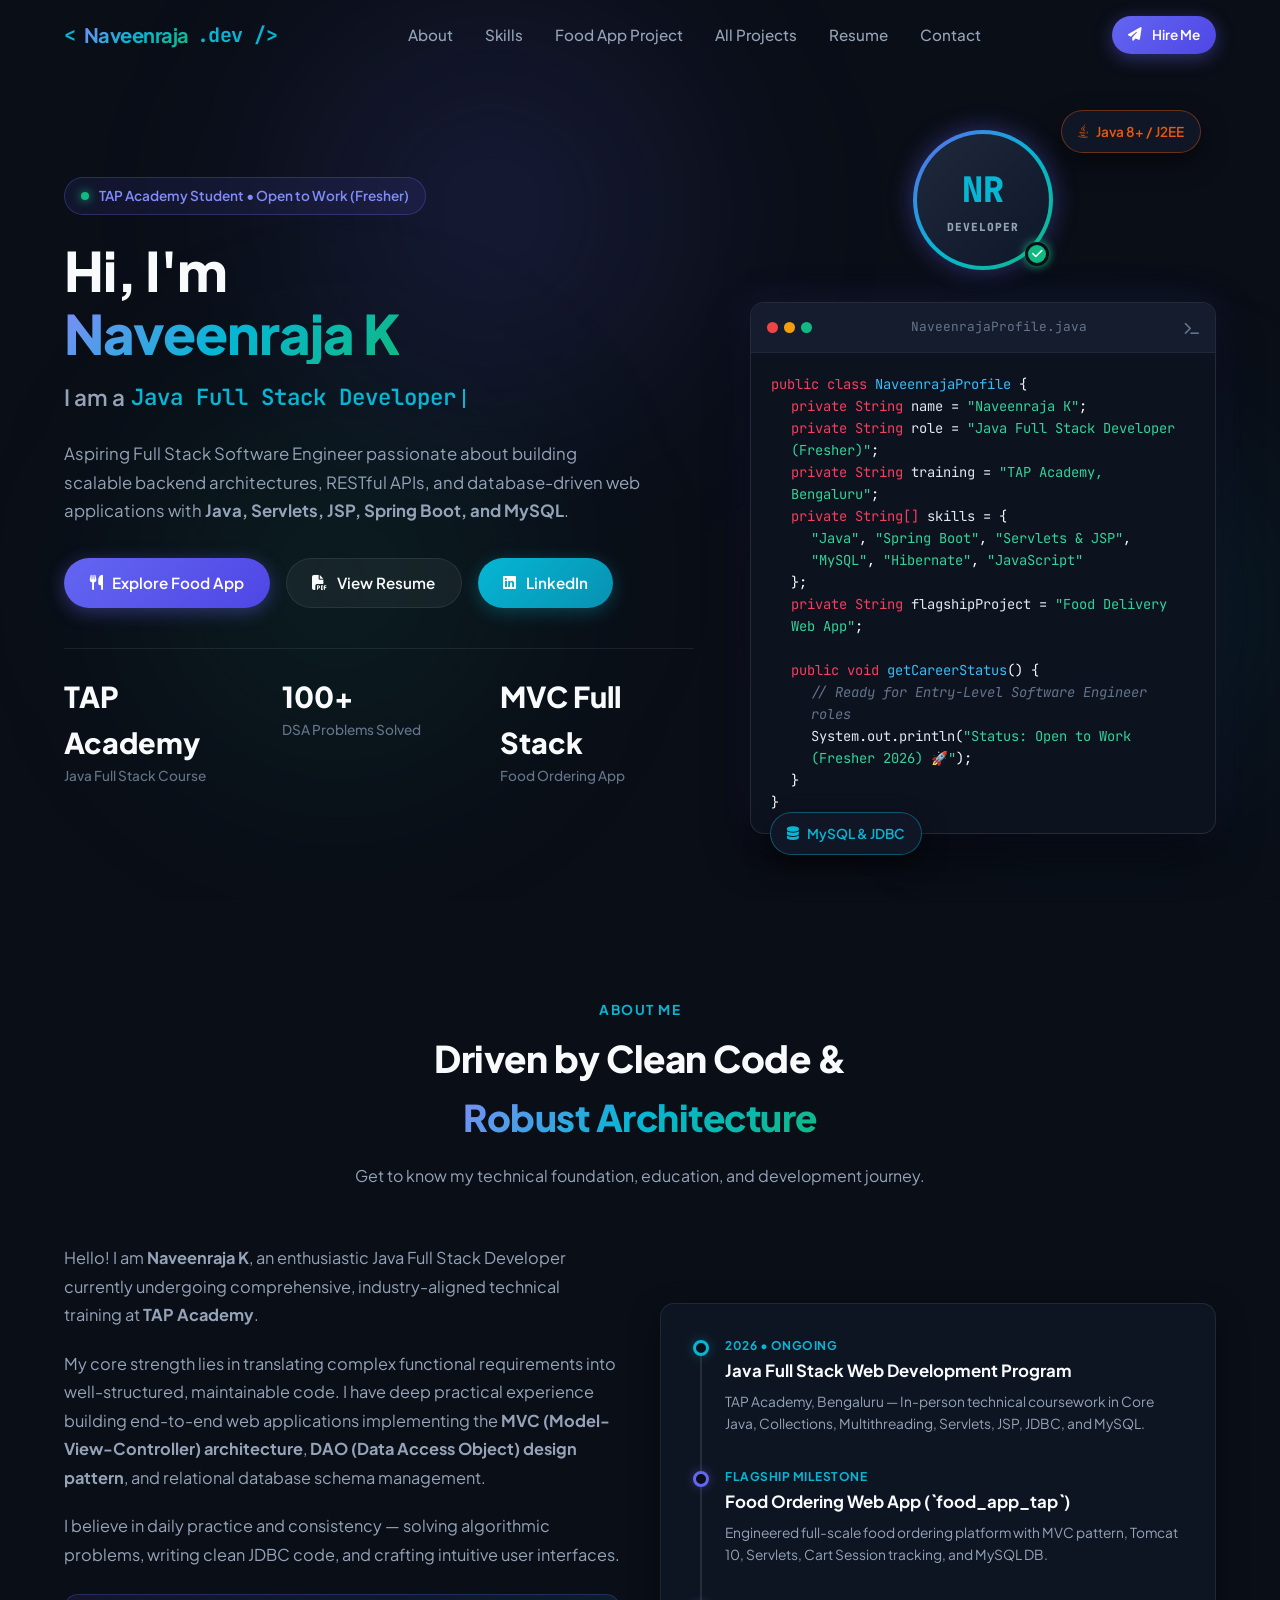
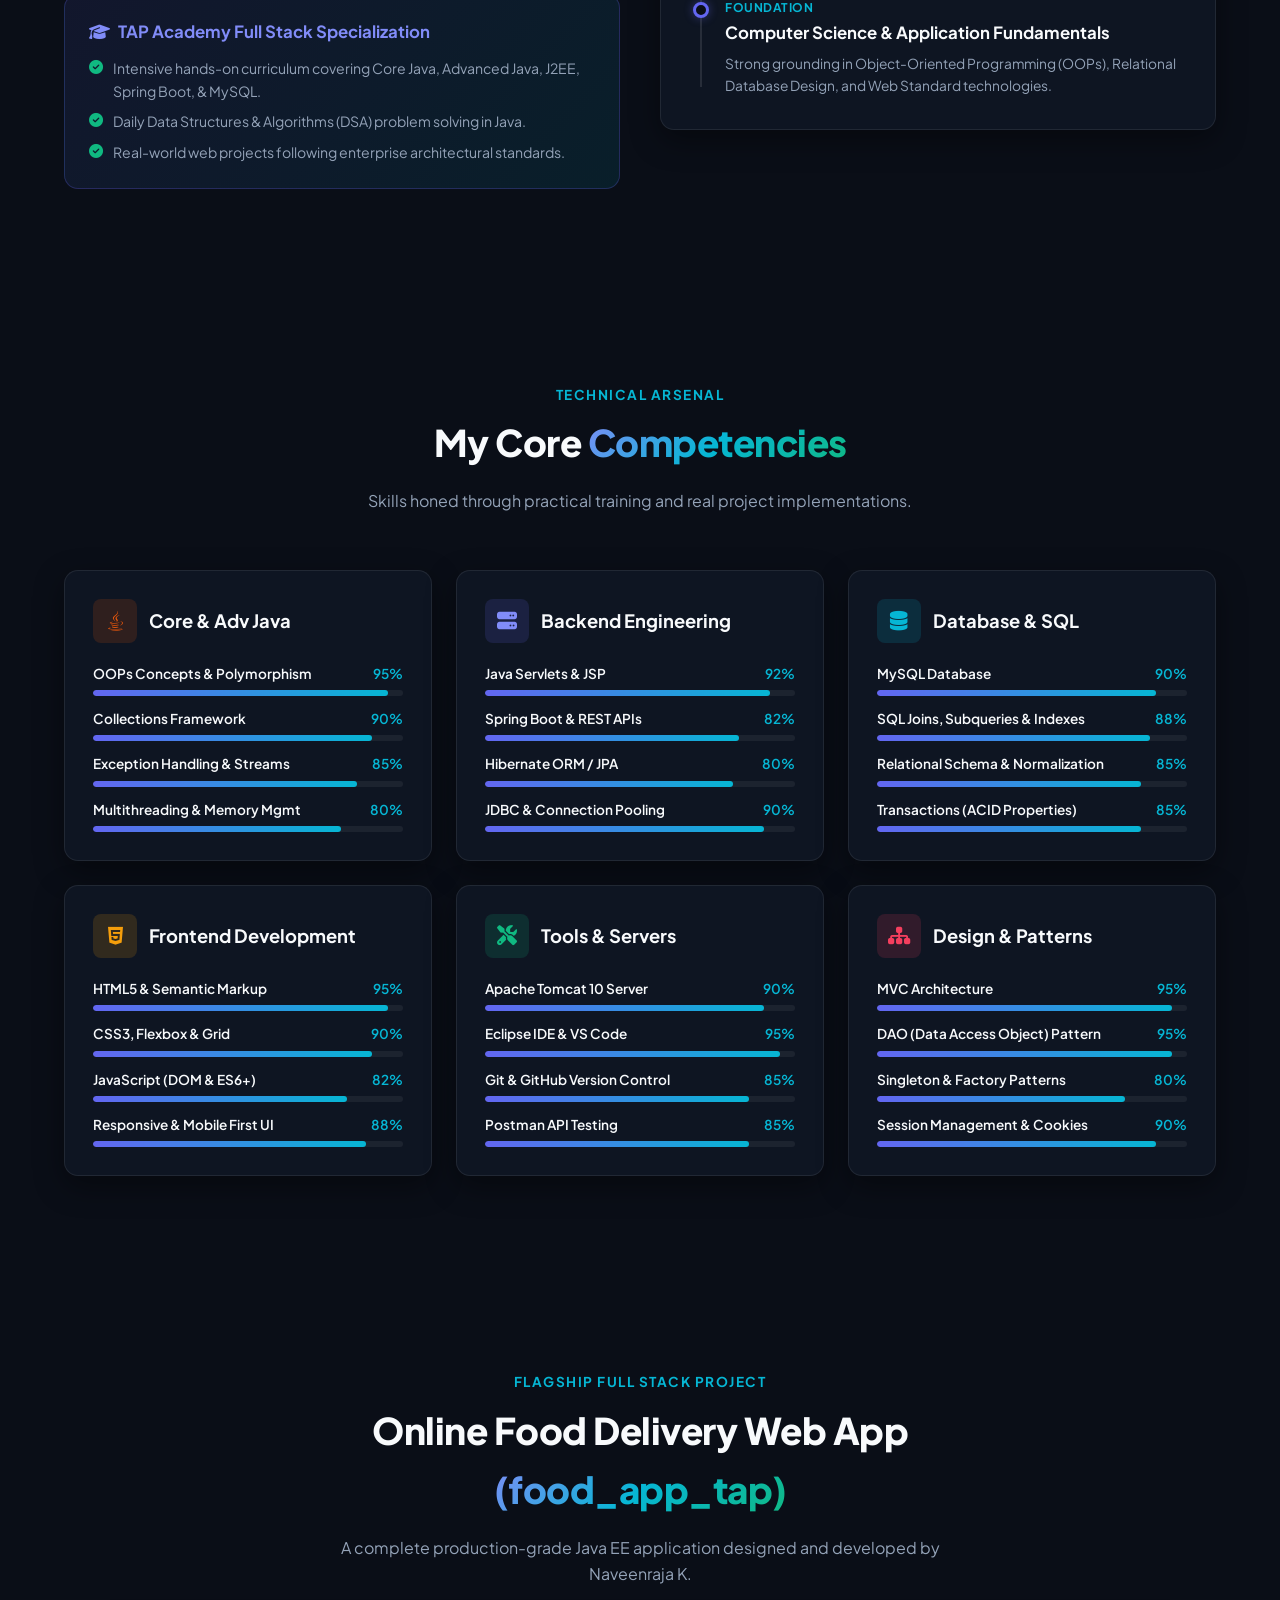
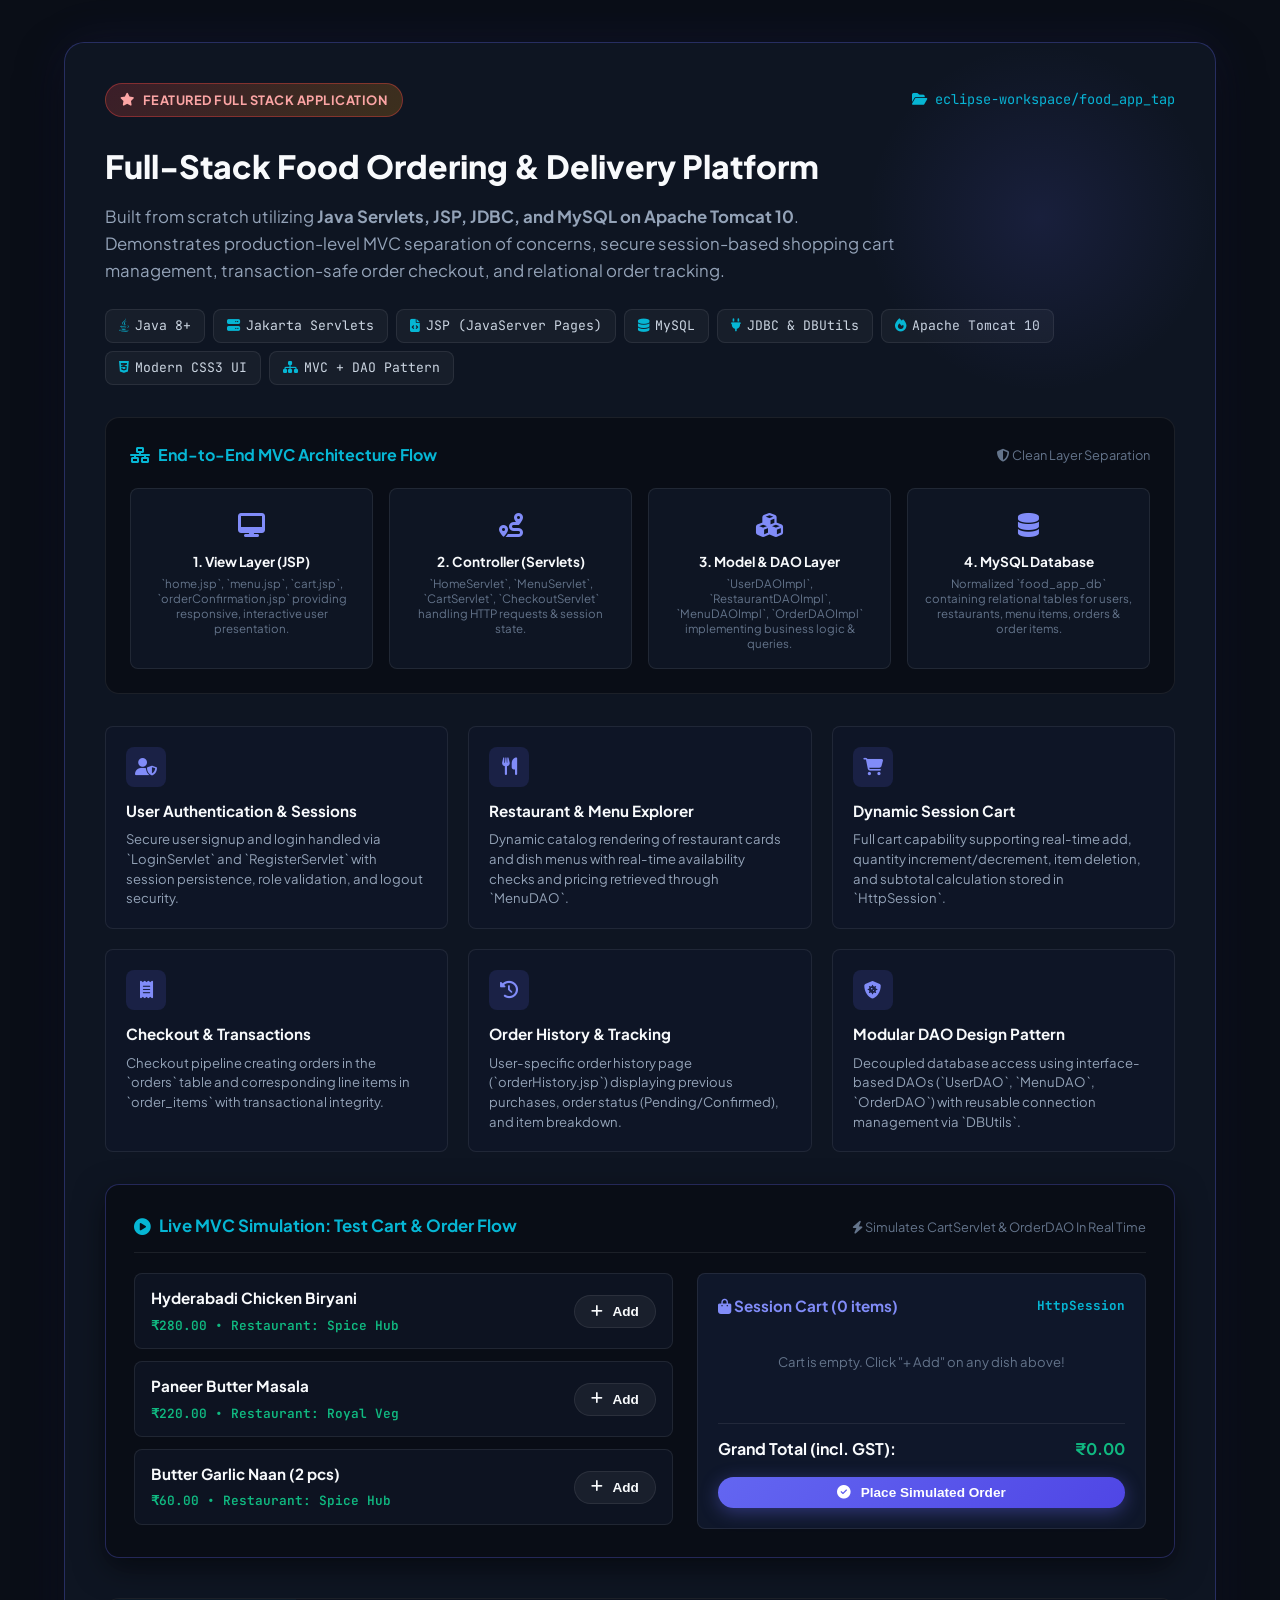
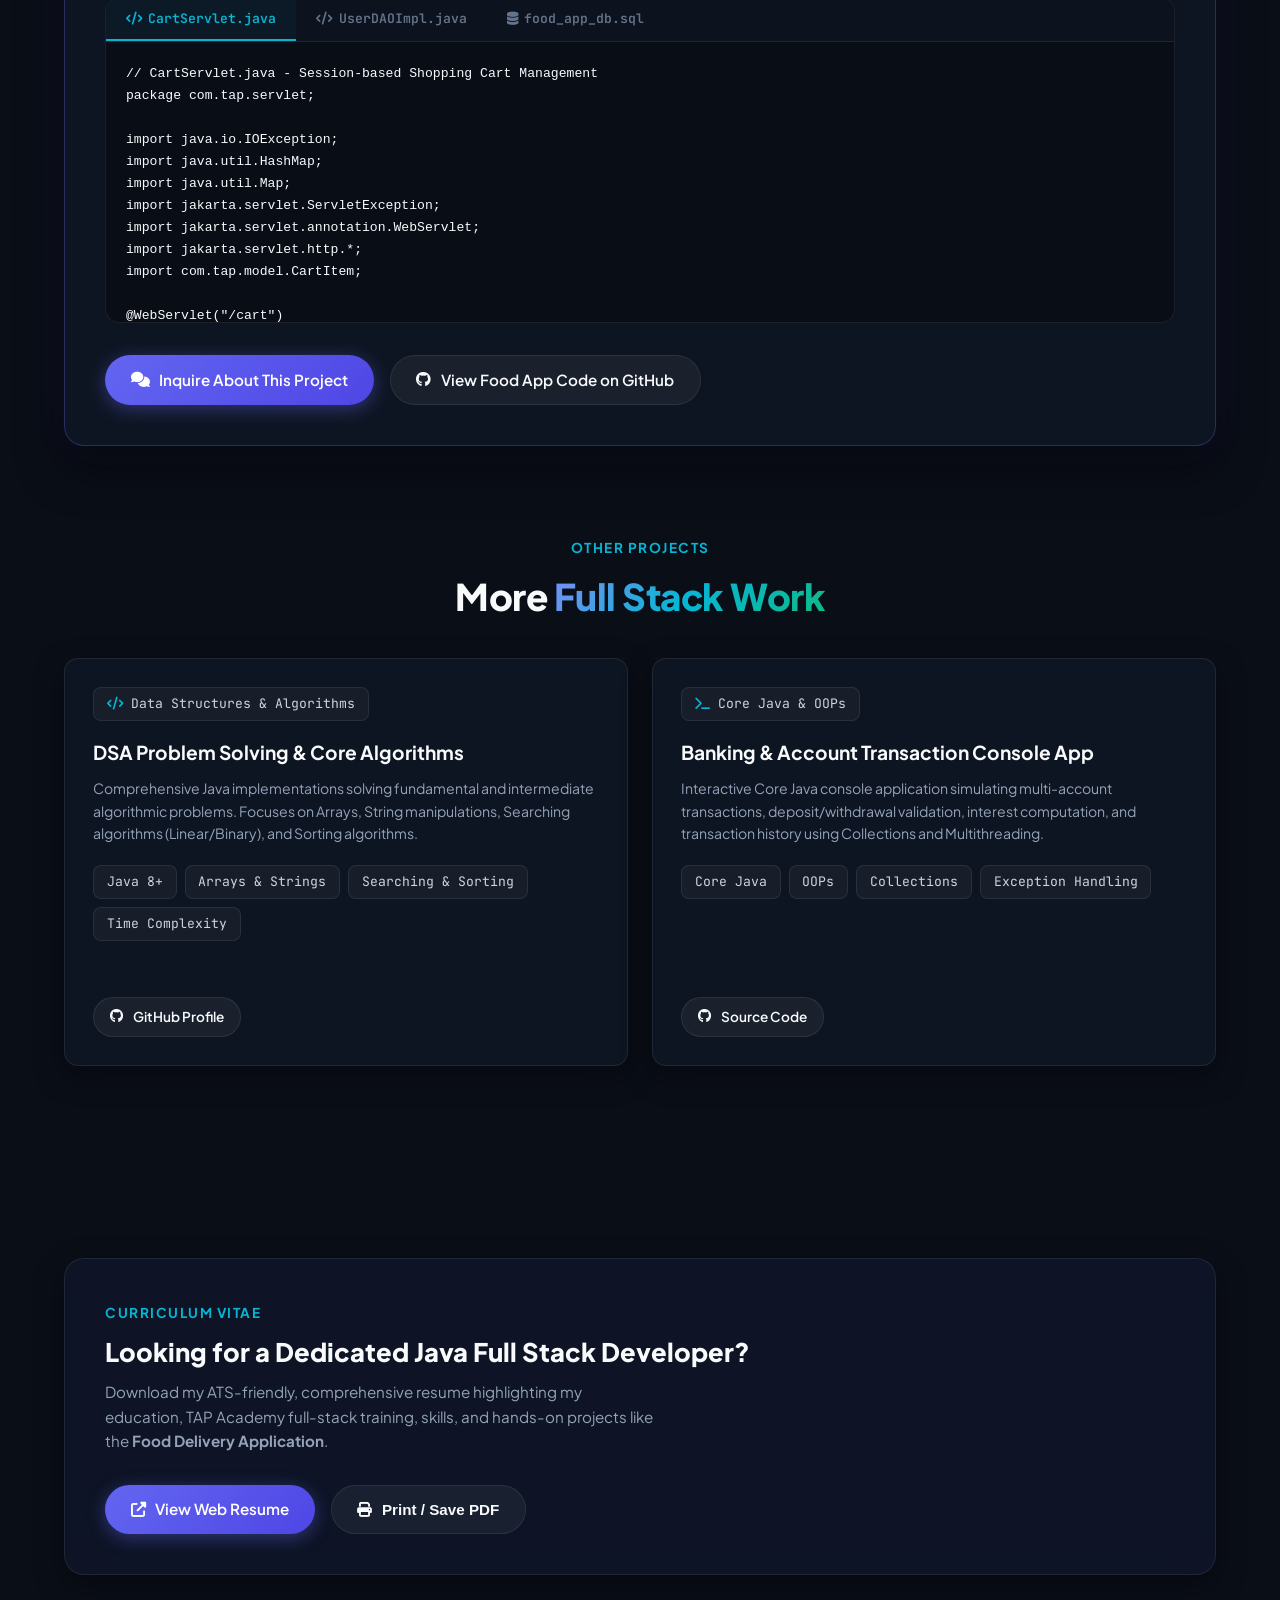
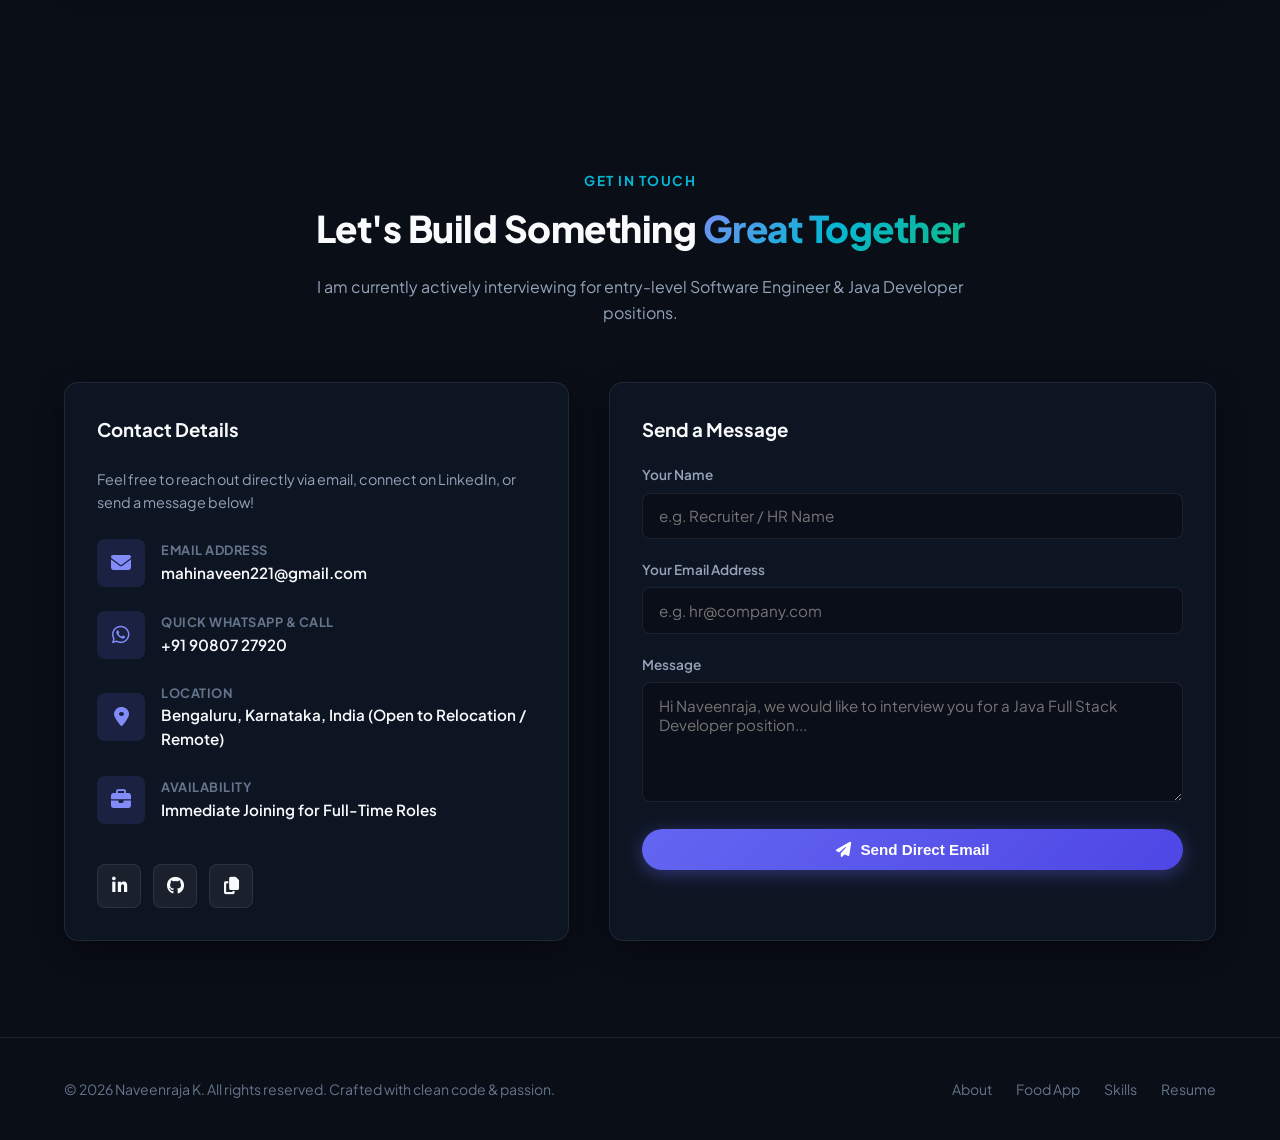
==== commit 7ebf340f: "Remove Employee Management System; focus on Food Delivery App and Java DSA" ====
--- a/index.html
+++ b/index.html
@@ -642,27 +642,27 @@
         </div>
 
         <div class="other-projects-grid">
-          <!-- Project 2 -->
+          <!-- Project 2: DSA in Java -->
           <div class="glass-card mini-project-card">
             <div class="mini-project-top">
               <span class="tech-pill" style="margin-bottom: 1rem; display: inline-block;">
-                <i class="fas fa-leaf"></i> Spring Boot + MySQL
+                <i class="fas fa-code"></i> Data Structures & Algorithms
               </span>
-              <h3>Employee Management System</h3>
+              <h3>DSA Problem Solving & Core Algorithms</h3>
               <p>
-                A complete CRUD web application engineered using Spring Boot REST controllers, Spring Data JPA, 
-                and MySQL. Implements data validation, pagination, and clean responsive views.
+                Comprehensive Java implementations solving fundamental and intermediate algorithmic problems. 
+                Focuses on Arrays, String manipulations, Searching algorithms (Linear/Binary), and Sorting algorithms.
               </p>
               <div class="tech-pills">
-                <span class="tech-pill">Spring Boot</span>
-                <span class="tech-pill">Hibernate</span>
-                <span class="tech-pill">MySQL</span>
-                <span class="tech-pill">REST API</span>
+                <span class="tech-pill">Java 8+</span>
+                <span class="tech-pill">Arrays & Strings</span>
+                <span class="tech-pill">Searching & Sorting</span>
+                <span class="tech-pill">Time Complexity</span>
               </div>
             </div>
             <div style="margin-top: 1.5rem; display: flex; gap: 0.75rem;">
               <a href="https://github.com/mahinaveen221-boop" target="_blank" class="btn btn-secondary btn-sm">
-                <i class="fab fa-github"></i> Source Code
+                <i class="fab fa-github"></i> GitHub Profile
               </a>
             </div>
           </div>
